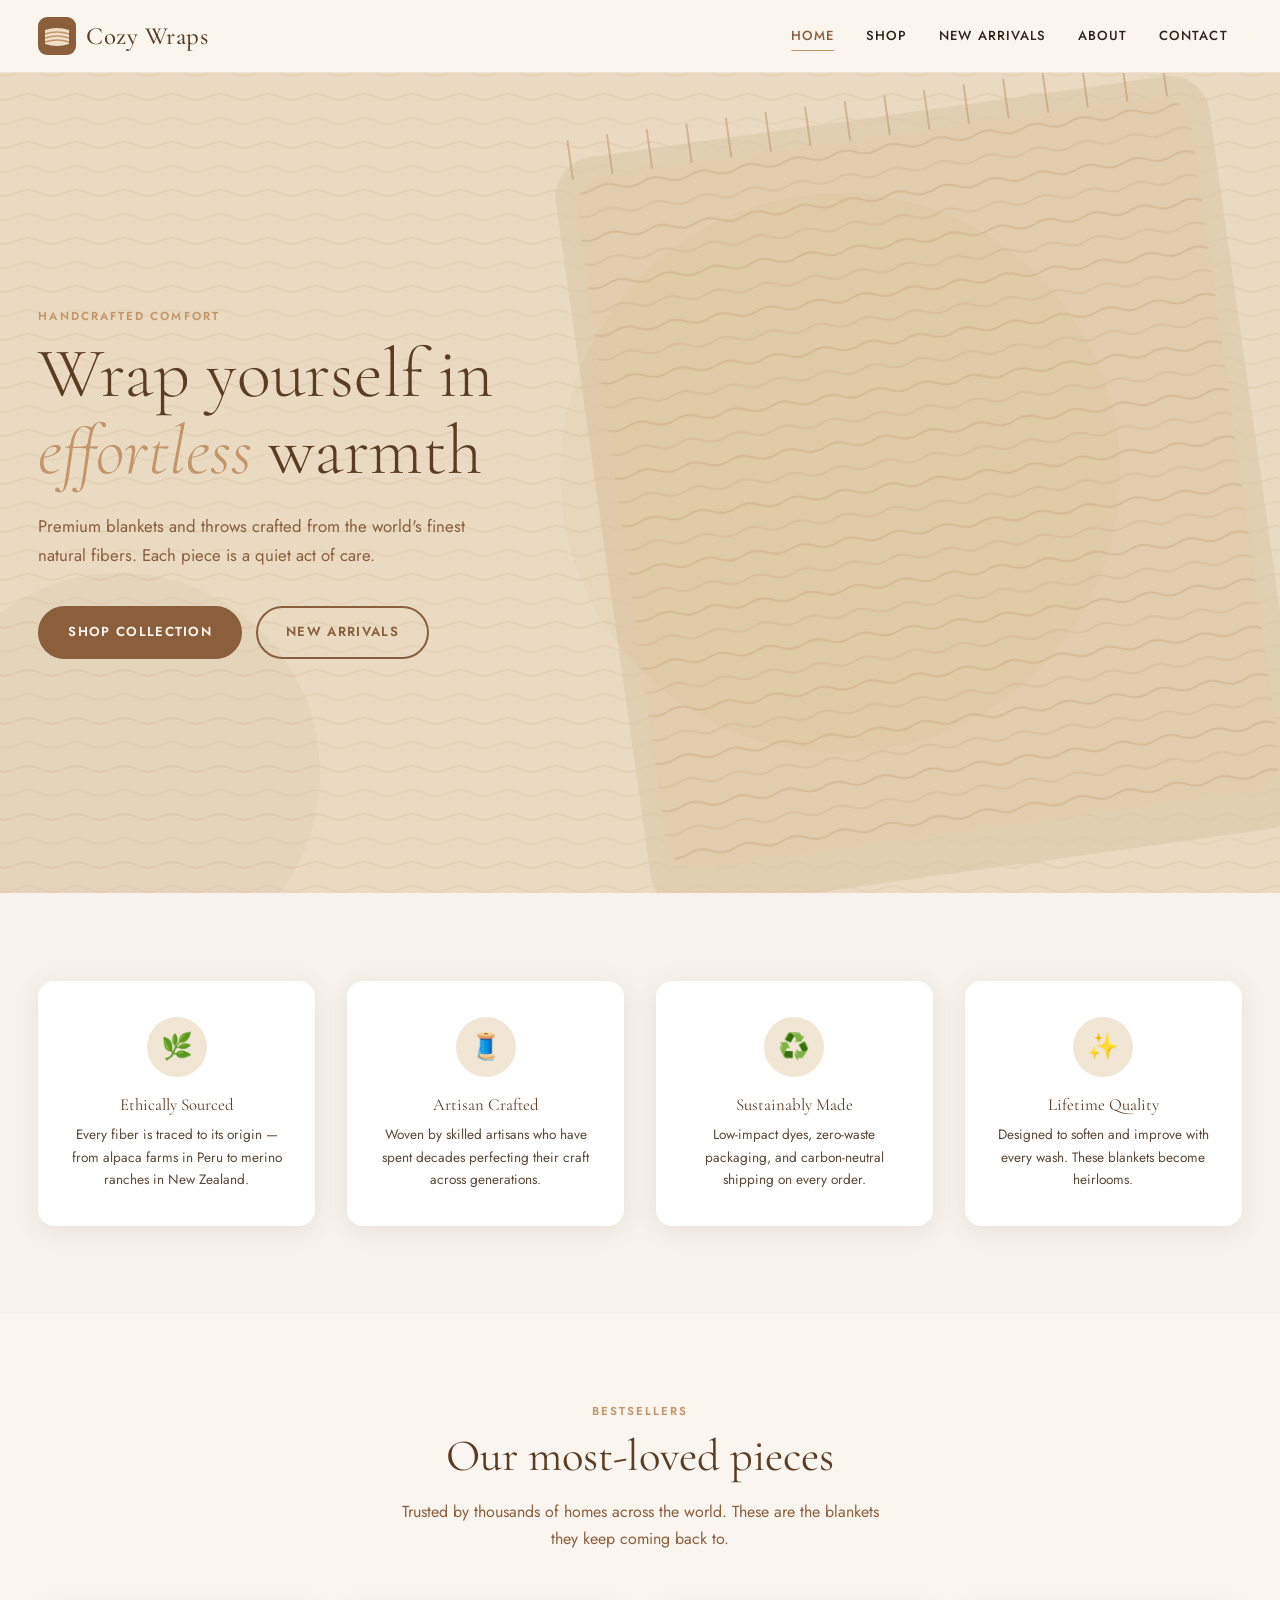
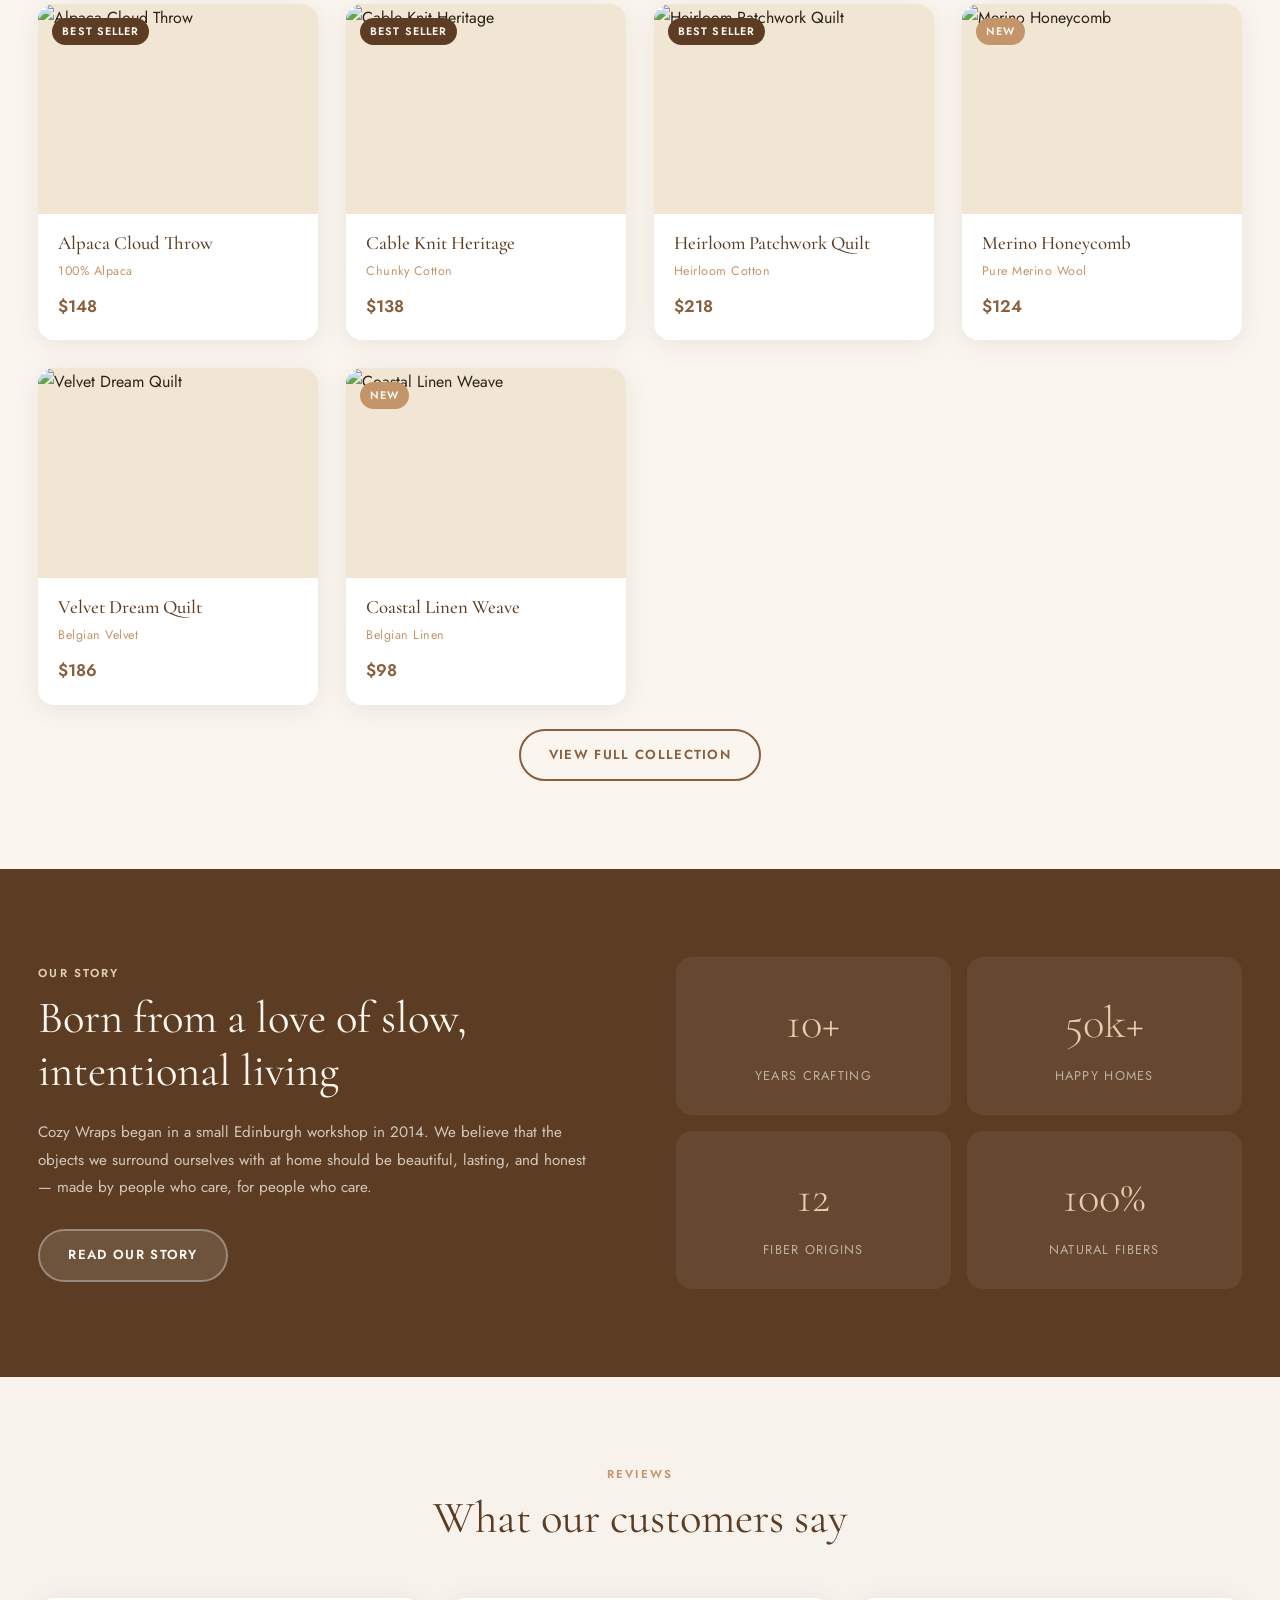
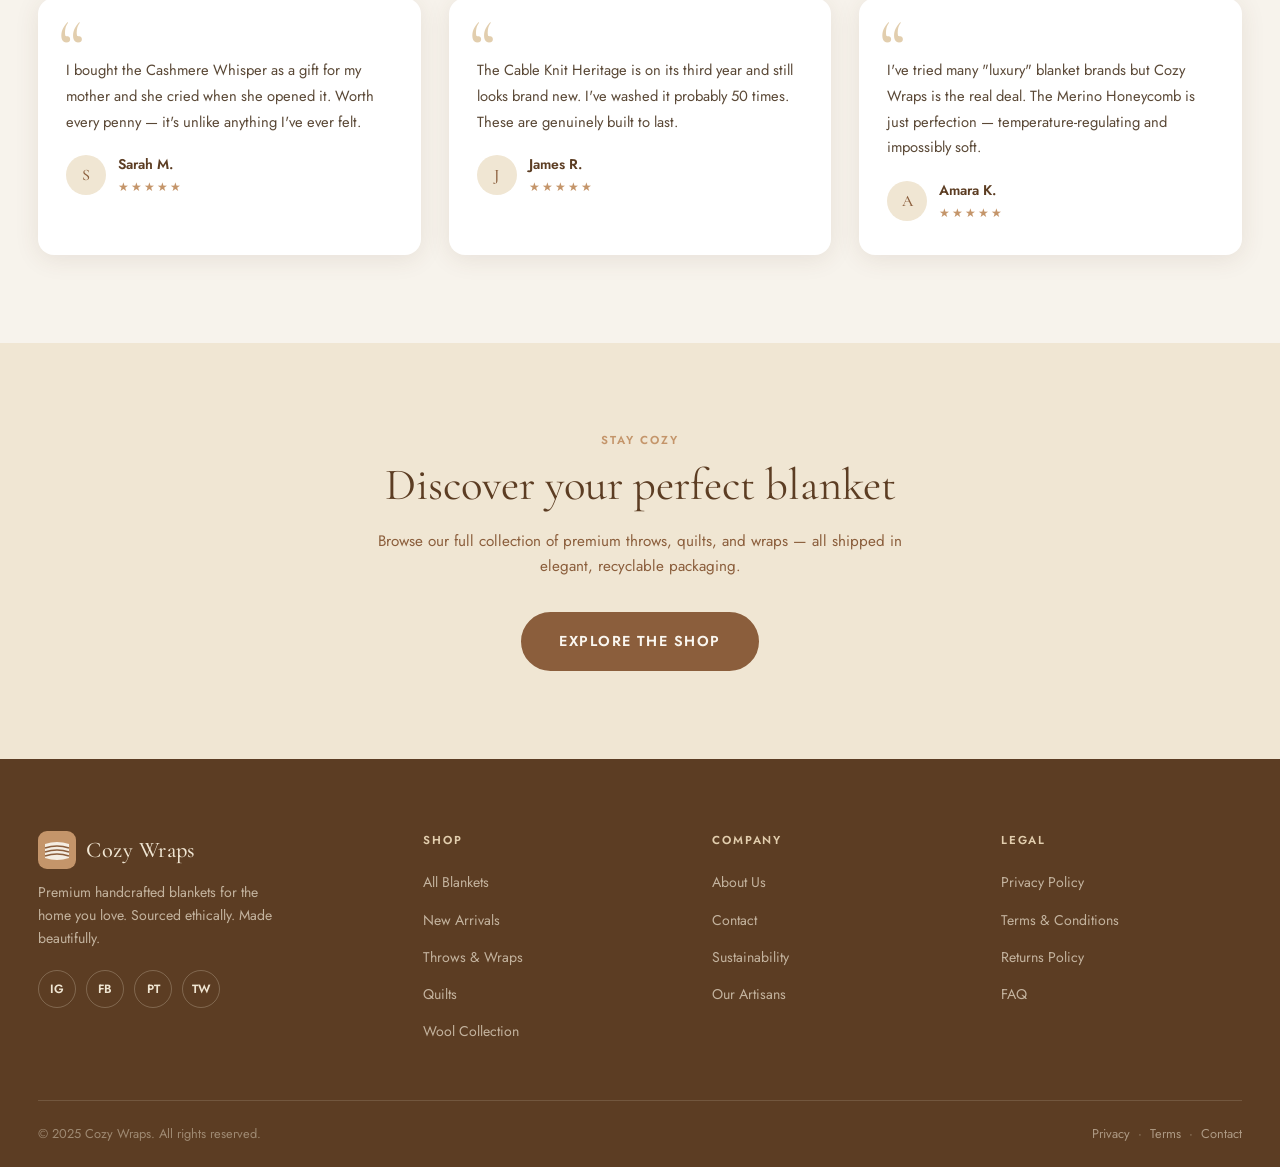
==== index.html @ 9de2af58 "Add files via upload" ====
<!DOCTYPE html>
<html lang="en">
<head>
  <meta charset="UTF-8"/>
  <meta name="viewport" content="width=device-width, initial-scale=1.0"/>
  <title>Cozy Wraps — Luxury Blanket Store</title>
  <meta name="description" content="Discover premium handcrafted blankets and throws. Ethically sourced, endlessly soft."/>
  <link rel="icon" type="image/svg+xml" href="favicon.svg"/>
  <link rel="stylesheet" href="style.css"/>
</head>
<body>

<!-- ══ HEADER ══════════════════════════════════════════════ -->
<header class="site-header">
  <div class="container">
    <div class="header-inner">
      <a href="index.html" class="logo" aria-label="Cozy Wraps Home">
        <svg class="logo-icon" viewBox="0 0 38 38" fill="none" xmlns="http://www.w3.org/2000/svg">
          <rect width="38" height="38" rx="9" fill="#8B5E3C"/>
          <path d="M7 13 Q19 9 31 13 L31 27 Q19 31 7 27 Z" fill="#F5E6D0" opacity="0.95"/>
          <path d="M7 17 Q19 13 31 17" stroke="#C4956A" stroke-width="1.4" fill="none"/>
          <path d="M7 21 Q19 17 31 21" stroke="#C4956A" stroke-width="1.4" fill="none"/>
          <path d="M7 25 Q19 21 31 25" stroke="#C4956A" stroke-width="1.4" fill="none"/>
        </svg>
        <span class="logo-text">Cozy Wraps</span>
      </a>

      <nav class="main-nav" aria-label="Main navigation">
        <a href="index.html"        class="nav-link">Home</a>
        <a href="shop.html"         class="nav-link">Shop</a>
        <a href="new-arrivals.html" class="nav-link">New Arrivals</a>
        <a href="about.html"        class="nav-link">About</a>
        <a href="contact.html"      class="nav-link">Contact</a>
      </nav>

      <button class="hamburger" aria-label="Toggle menu" aria-expanded="false">
        <span></span><span></span><span></span>
      </button>
    </div>
  </div>
  <nav class="mobile-nav" aria-label="Mobile navigation">
    <a href="index.html"        class="nav-link">Home</a>
    <a href="shop.html"         class="nav-link">Shop</a>
    <a href="new-arrivals.html" class="nav-link">New Arrivals</a>
    <a href="about.html"        class="nav-link">About</a>
    <a href="contact.html"      class="nav-link">Contact</a>
  </nav>
</header>

<!-- ══ HERO ════════════════════════════════════════════════ -->
<main>
<section class="hero">
  <div class="hero-bg">
    <svg viewBox="0 0 1440 820" preserveAspectRatio="xMidYMid slice" xmlns="http://www.w3.org/2000/svg">
      <rect width="1440" height="820" fill="#F0E6D3"/>
      <!-- Large decorative blanket illustration -->
      <defs>
        <pattern id="heroPattern" x="0" y="0" width="48" height="48" patternUnits="userSpaceOnUse">
          <rect width="48" height="48" fill="#E2CEAE"/>
          <path d="M0 24 Q12 18 24 24 Q36 30 48 24" stroke="#C4956A" stroke-width="1.8" fill="none" opacity="0.4"/>
          <path d="M0 0 Q12 -6 24 0 Q36 6 48 0" stroke="#C4956A" stroke-width="1.8" fill="none" opacity="0.25"/>
          <path d="M0 48 Q12 42 24 48 Q36 54 48 48" stroke="#C4956A" stroke-width="1.8" fill="none" opacity="0.25"/>
        </pattern>
        <filter id="heroBlur"><feGaussianBlur stdDeviation="1"/></filter>
      </defs>
      <!-- Background wash -->
      <rect width="1440" height="820" fill="url(#heroPattern)" opacity="0.5"/>
      <!-- Big throw shape -->
      <rect x="680" y="40" width="660" height="760" rx="40" fill="#DCC9A8" opacity="0.6" transform="rotate(-8 1010 420)"/>
      <rect x="700" y="60" width="620" height="700" rx="32" fill="url(#heroPattern)" opacity="0.9" transform="rotate(-8 1010 420)"/>
      <!-- Fringe lines on throw -->
      <g transform="rotate(-8 1010 420)" opacity="0.55">
        <line x1="700" y1="60" x2="700" y2="20" stroke="#C4956A" stroke-width="2"/>
        <line x1="740" y1="60" x2="740" y2="20" stroke="#C4956A" stroke-width="2"/>
        <line x1="780" y1="60" x2="780" y2="20" stroke="#C4956A" stroke-width="2"/>
        <line x1="820" y1="60" x2="820" y2="20" stroke="#C4956A" stroke-width="2"/>
        <line x1="860" y1="60" x2="860" y2="20" stroke="#C4956A" stroke-width="2"/>
        <line x1="900" y1="60" x2="900" y2="20" stroke="#C4956A" stroke-width="2"/>
        <line x1="940" y1="60" x2="940" y2="20" stroke="#C4956A" stroke-width="2"/>
        <line x1="980" y1="60" x2="980" y2="20" stroke="#C4956A" stroke-width="2"/>
        <line x1="1020" y1="60" x2="1020" y2="20" stroke="#C4956A" stroke-width="2"/>
        <line x1="1060" y1="60" x2="1060" y2="20" stroke="#C4956A" stroke-width="2"/>
        <line x1="1100" y1="60" x2="1100" y2="20" stroke="#C4956A" stroke-width="2"/>
        <line x1="1140" y1="60" x2="1140" y2="20" stroke="#C4956A" stroke-width="2"/>
        <line x1="1180" y1="60" x2="1180" y2="20" stroke="#C4956A" stroke-width="2"/>
        <line x1="1220" y1="60" x2="1220" y2="20" stroke="#C4956A" stroke-width="2"/>
        <line x1="1260" y1="60" x2="1260" y2="20" stroke="#C4956A" stroke-width="2"/>
        <line x1="1300" y1="60" x2="1300" y2="20" stroke="#C4956A" stroke-width="2"/>
      </g>
      <!-- Soft circle accent -->
      <circle cx="920" cy="400" r="280" fill="#C4956A" opacity="0.07"/>
      <circle cx="200" cy="700" r="200" fill="#8B5E3C" opacity="0.05"/>
    </svg>
  </div>

  <div class="container">
    <div class="hero-content">
      <span class="eyebrow">Handcrafted Comfort</span>
      <h1>Wrap yourself in<br><em>effortless</em> warmth</h1>
      <p class="hero-sub">Premium blankets and throws crafted from the world's finest natural fibers. Each piece is a quiet act of care.</p>
      <div class="hero-actions">
        <a href="shop.html" class="btn btn-primary">Shop Collection</a>
        <a href="new-arrivals.html" class="btn btn-outline">New Arrivals</a>
      </div>
    </div>
  </div>
</section>

<!-- ══ FEATURES ═════════════════════════════════════════════ -->
<section class="section" style="background:var(--mist)">
  <div class="container">
    <div class="features-grid">
      <div class="feature-card">
        <div class="feature-icon">🌿</div>
        <h4>Ethically Sourced</h4>
        <p>Every fiber is traced to its origin — from alpaca farms in Peru to merino ranches in New Zealand.</p>
      </div>
      <div class="feature-card">
        <div class="feature-icon">🧵</div>
        <h4>Artisan Crafted</h4>
        <p>Woven by skilled artisans who have spent decades perfecting their craft across generations.</p>
      </div>
      <div class="feature-card">
        <div class="feature-icon">♻️</div>
        <h4>Sustainably Made</h4>
        <p>Low-impact dyes, zero-waste packaging, and carbon-neutral shipping on every order.</p>
      </div>
      <div class="feature-card">
        <div class="feature-icon">✨</div>
        <h4>Lifetime Quality</h4>
        <p>Designed to soften and improve with every wash. These blankets become heirlooms.</p>
      </div>
    </div>
  </div>
</section>

<!-- ══ FEATURED PRODUCTS ════════════════════════════════════ -->
<section class="section">
  <div class="container">
    <div class="section-header">
      <span class="eyebrow">Bestsellers</span>
      <h2>Our most-loved pieces</h2>
      <p>Trusted by thousands of homes across the world. These are the blankets they keep coming back to.</p>
    </div>
    <div class="products-grid" id="products-container"></div>
    <div class="text-center mt-24">
      <a href="shop.html" class="btn btn-outline">View Full Collection</a>
    </div>
  </div>
</section>

<!-- ══ STORY BANNER ═════════════════════════════════════════ -->
<section class="section" style="background:var(--bark);color:var(--cream)">
  <div class="container" style="display:grid;grid-template-columns:1fr 1fr;gap:72px;align-items:center;">
    <div>
      <span class="eyebrow" style="color:var(--sand)">Our Story</span>
      <h2 style="color:var(--cream);margin-bottom:20px">Born from a love of slow, intentional living</h2>
      <p style="color:rgba(250,246,239,0.75);line-height:1.8;margin-bottom:28px;font-size:0.95rem">
        Cozy Wraps began in a small Edinburgh workshop in 2014. We believe that the objects we surround ourselves with at home should be beautiful, lasting, and honest — made by people who care, for people who care.
      </p>
      <a href="about.html" class="btn btn-ghost">Read Our Story</a>
    </div>
    <div style="display:grid;grid-template-columns:1fr 1fr;gap:16px;">
      <div style="background:rgba(255,255,255,0.06);border-radius:16px;padding:28px 24px;text-align:center;">
        <div style="font-family:'Cormorant Garamond',serif;font-size:2.8rem;color:var(--sand);font-weight:300">10+</div>
        <div style="font-size:0.8rem;letter-spacing:0.1em;text-transform:uppercase;color:rgba(250,246,239,0.6);margin-top:4px">Years crafting</div>
      </div>
      <div style="background:rgba(255,255,255,0.06);border-radius:16px;padding:28px 24px;text-align:center;">
        <div style="font-family:'Cormorant Garamond',serif;font-size:2.8rem;color:var(--sand);font-weight:300">50k+</div>
        <div style="font-size:0.8rem;letter-spacing:0.1em;text-transform:uppercase;color:rgba(250,246,239,0.6);margin-top:4px">Happy homes</div>
      </div>
      <div style="background:rgba(255,255,255,0.06);border-radius:16px;padding:28px 24px;text-align:center;">
        <div style="font-family:'Cormorant Garamond',serif;font-size:2.8rem;color:var(--sand);font-weight:300">12</div>
        <div style="font-size:0.8rem;letter-spacing:0.1em;text-transform:uppercase;color:rgba(250,246,239,0.6);margin-top:4px">Fiber origins</div>
      </div>
      <div style="background:rgba(255,255,255,0.06);border-radius:16px;padding:28px 24px;text-align:center;">
        <div style="font-family:'Cormorant Garamond',serif;font-size:2.8rem;color:var(--sand);font-weight:300">100%</div>
        <div style="font-size:0.8rem;letter-spacing:0.1em;text-transform:uppercase;color:rgba(250,246,239,0.6);margin-top:4px">Natural fibers</div>
      </div>
    </div>
  </div>
</section>

<!-- ══ TESTIMONIALS ══════════════════════════════════════════ -->
<section class="section" style="background:var(--mist)">
  <div class="container">
    <div class="section-header">
      <span class="eyebrow">Reviews</span>
      <h2>What our customers say</h2>
    </div>
    <div class="testimonials-grid">
      <div class="testimonial-card">
        <p class="testimonial-text">I bought the Cashmere Whisper as a gift for my mother and she cried when she opened it. Worth every penny — it's unlike anything I've ever felt.</p>
        <div class="testimonial-author">
          <div class="testimonial-avatar">S</div>
          <div>
            <div class="testimonial-name">Sarah M.</div>
            <div class="testimonial-stars">★★★★★</div>
          </div>
        </div>
      </div>
      <div class="testimonial-card">
        <p class="testimonial-text">The Cable Knit Heritage is on its third year and still looks brand new. I've washed it probably 50 times. These are genuinely built to last.</p>
        <div class="testimonial-author">
          <div class="testimonial-avatar">J</div>
          <div>
            <div class="testimonial-name">James R.</div>
            <div class="testimonial-stars">★★★★★</div>
          </div>
        </div>
      </div>
      <div class="testimonial-card">
        <p class="testimonial-text">I've tried many "luxury" blanket brands but Cozy Wraps is the real deal. The Merino Honeycomb is just perfection — temperature-regulating and impossibly soft.</p>
        <div class="testimonial-author">
          <div class="testimonial-avatar">A</div>
          <div>
            <div class="testimonial-name">Amara K.</div>
            <div class="testimonial-stars">★★★★★</div>
          </div>
        </div>
      </div>
    </div>
  </div>
</section>

<!-- ══ CTA ═══════════════════════════════════════════════════ -->
<section class="section" style="background:var(--parchment);text-align:center;">
  <div class="container" style="max-width:580px">
    <span class="eyebrow">Stay Cozy</span>
    <h2 style="margin-bottom:16px">Discover your perfect blanket</h2>
    <p style="color:var(--sienna);margin-bottom:32px;font-size:0.95rem">Browse our full collection of premium throws, quilts, and wraps — all shipped in elegant, recyclable packaging.</p>
    <a href="shop.html" class="btn btn-primary" style="font-size:0.9rem;padding:15px 36px">Explore the Shop</a>
  </div>
</section>

</main>

<!-- ══ PRODUCT MODAL ════════════════════════════════════════ -->
<div class="modal-overlay" id="product-modal" role="dialog" aria-modal="true" aria-label="Product details">
  <div class="modal-box">
    <button class="modal-close" onclick="closeProductModal()" aria-label="Close">✕</button>
    <div class="modal-body">
      <div class="modal-image" id="modal-image"></div>
      <div class="modal-details">
        <h2 class="modal-product-name" id="modal-name"></h2>
        <div class="modal-product-price" id="modal-price"></div>
        <p class="modal-product-desc" id="modal-desc"></p>
        <div class="modal-product-specs">
          <div class="spec-row"><span class="spec-label">Material</span><span class="spec-value" id="modal-material"></span></div>
          <div class="spec-row"><span class="spec-label">Size</span><span class="spec-value" id="modal-size"></span></div>
          <div class="spec-row"><span class="spec-label">Care</span><span class="spec-value" id="modal-care"></span></div>
        </div>
        <div class="modal-actions">
          <button class="btn btn-primary" onclick="openOrderModal()">Order Now</button>
          <button class="btn btn-outline" onclick="closeProductModal()">Continue Browsing</button>
        </div>
      </div>
    </div>
  </div>
</div>

<!-- ══ ORDER MODAL ══════════════════════════════════════════ -->
<div class="modal-overlay" id="order-modal" role="dialog" aria-modal="true" aria-label="Order status">
  <div class="modal-box order-popup">
    <button class="modal-close" onclick="closeOrderModal()" aria-label="Close">✕</button>
    <div class="order-popup-icon">🛋️</div>
    <h3>Currently Unavailable</h3>
    <p>We appreciate your interest! Online ordering is temporarily unavailable while we upgrade our systems. Please <a href="contact.html" style="color:var(--sienna);font-weight:600">contact us</a> directly to place an order — we'd love to help you find the perfect piece.</p>
    <div style="display:flex;gap:12px;justify-content:center;flex-wrap:wrap;">
      <a href="contact.html" class="btn btn-primary">Contact Us</a>
      <button class="btn btn-outline" onclick="closeOrderModal()">Close</button>
    </div>
  </div>
</div>

<!-- ══ FOOTER ═══════════════════════════════════════════════ -->
<footer class="site-footer">
  <div class="container">
    <div class="footer-grid">
      <div class="footer-brand">
        <a href="index.html" class="logo">
          <svg class="logo-icon" viewBox="0 0 38 38" fill="none" xmlns="http://www.w3.org/2000/svg">
            <rect width="38" height="38" rx="9" fill="#C4956A"/>
            <path d="M7 13 Q19 9 31 13 L31 27 Q19 31 7 27 Z" fill="#FAF6EF" opacity="0.9"/>
            <path d="M7 17 Q19 13 31 17" stroke="#8B5E3C" stroke-width="1.4" fill="none"/>
            <path d="M7 21 Q19 17 31 21" stroke="#8B5E3C" stroke-width="1.4" fill="none"/>
            <path d="M7 25 Q19 21 31 25" stroke="#8B5E3C" stroke-width="1.4" fill="none"/>
          </svg>
          <span class="logo-text">Cozy Wraps</span>
        </a>
        <p class="footer-tagline">Premium handcrafted blankets for the home you love. Sourced ethically. Made beautifully.</p>
        <div class="footer-social">
          <a href="contact.html" class="social-btn" aria-label="Instagram">IG</a>
          <a href="contact.html" class="social-btn" aria-label="Facebook">FB</a>
          <a href="contact.html" class="social-btn" aria-label="Pinterest">PT</a>
          <a href="contact.html" class="social-btn" aria-label="Twitter">TW</a>
        </div>
      </div>

      <div>
        <h5 class="footer-col-title">Shop</h5>
        <ul class="footer-links">
          <li><a href="shop.html">All Blankets</a></li>
          <li><a href="new-arrivals.html">New Arrivals</a></li>
          <li><a href="shop.html">Throws &amp; Wraps</a></li>
          <li><a href="shop.html">Quilts</a></li>
          <li><a href="shop.html">Wool Collection</a></li>
        </ul>
      </div>

      <div>
        <h5 class="footer-col-title">Company</h5>
        <ul class="footer-links">
          <li><a href="about.html">About Us</a></li>
          <li><a href="contact.html">Contact</a></li>
          <li><a href="about.html">Sustainability</a></li>
          <li><a href="about.html">Our Artisans</a></li>
        </ul>
      </div>

      <div>
        <h5 class="footer-col-title">Legal</h5>
        <ul class="footer-links">
          <li><a href="privacy.html">Privacy Policy</a></li>
          <li><a href="terms.html">Terms &amp; Conditions</a></li>
          <li><a href="contact.html">Returns Policy</a></li>
          <li><a href="contact.html">FAQ</a></li>
        </ul>
      </div>
    </div>

    <div class="footer-bottom">
      <span>© 2025 Cozy Wraps. All rights reserved.</span>
      <span>
        <a href="privacy.html">Privacy</a> &nbsp;·&nbsp;
        <a href="terms.html">Terms</a> &nbsp;·&nbsp;
        <a href="contact.html">Contact</a>
      </span>
    </div>
  </div>
</footer>

<script src="script.js"></script>
<script>
  // Home page: show bestsellers (first 6)
  document.addEventListener('DOMContentLoaded', () => {
    const bestsellers = products.filter(p => p.badgeClass === 'best').concat(
      products.filter(p => p.badgeClass !== 'best')
    ).slice(0, 6);
    renderProductCards('products-container', bestsellers);
  });
</script>
</body>
</html>
---- style.css ----
/* ============================================================
   Cozy Wraps — BLANKET STORE
   style.css — Global Stylesheet
   ============================================================ */

/* ── 1. VARIABLES & RESET ───────────────────────────────── */
@import url('https://fonts.googleapis.com/css2?family=Cormorant+Garamond:ital,wght@0,300;0,400;0,500;0,600;1,300;1,400&family=Jost:wght@300;400;500;600&display=swap');

:root {
  --cream:       #FAF6EF;
  --parchment:   #F0E6D3;
  --sand:        #E2CEAE;
  --warm-tan:    #C4956A;
  --sienna:      #8B5E3C;
  --bark:        #5C3D23;
  --charcoal:    #2C2218;
  --mist:        #F7F3EC;
  --white:       #FFFFFF;
  --shadow-soft: 0 4px 24px rgba(92,61,35,0.10);
  --shadow-card: 0 8px 40px rgba(92,61,35,0.13);
  --radius-sm:   8px;
  --radius-md:   16px;
  --radius-lg:   28px;
  --transition:  0.28s cubic-bezier(0.4,0,0.2,1);
  --font-display:'Cormorant Garamond', Georgia, serif;
  --font-body:   'Jost', sans-serif;
}

*, *::before, *::after { box-sizing: border-box; margin: 0; padding: 0; }

html { scroll-behavior: smooth; font-size: 16px; }

body {
  font-family: var(--font-body);
  background-color: var(--cream);
  color: var(--charcoal);
  line-height: 1.7;
  min-height: 100vh;
  display: flex;
  flex-direction: column;
  overflow-x: hidden;
}

img { display: block; max-width: 100%; }
a  { text-decoration: none; color: inherit; }
ul { list-style: none; }
button { cursor: pointer; border: none; background: none; font-family: var(--font-body); }

/* ── 2. TYPOGRAPHY ──────────────────────────────────────── */
h1, h2, h3, h4 {
  font-family: var(--font-display);
  font-weight: 400;
  line-height: 1.2;
  color: var(--bark);
}

h1 { font-size: clamp(2.4rem, 5vw, 4rem); }
h2 { font-size: clamp(1.8rem, 3.5vw, 2.8rem); }
h3 { font-size: clamp(1.3rem, 2vw, 1.7rem); }
h4 { font-size: 1.1rem; }

.eyebrow {
  font-family: var(--font-body);
  font-size: 0.72rem;
  font-weight: 600;
  letter-spacing: 0.18em;
  text-transform: uppercase;
  color: var(--warm-tan);
  display: block;
  margin-bottom: 0.5rem;
}

/* ── 3. LAYOUT HELPERS ──────────────────────────────────── */
.container {
  width: min(1220px, 94%);
  margin: 0 auto;
}

.section {
  padding: 88px 0;
}

.section--sm { padding: 60px 0; }

.flex-center {
  display: flex;
  align-items: center;
  justify-content: center;
}

/* ── 4. HEADER / NAV ────────────────────────────────────── */
.site-header {
  position: sticky;
  top: 0;
  z-index: 900;
  background: rgba(250, 246, 239, 0.94);
  backdrop-filter: blur(14px);
  -webkit-backdrop-filter: blur(14px);
  border-bottom: 1px solid rgba(196,149,106,0.18);
  transition: box-shadow var(--transition);
}

.site-header.scrolled { box-shadow: var(--shadow-soft); }

.header-inner {
  display: flex;
  align-items: center;
  justify-content: space-between;
  height: 72px;
  gap: 2rem;
}

/* Logo */
.logo {
  display: flex;
  align-items: center;
  gap: 10px;
  flex-shrink: 0;
}

.logo-icon {
  width: 38px;
  height: 38px;
}

.logo-text {
  font-family: var(--font-display);
  font-size: 1.55rem;
  font-weight: 500;
  color: var(--bark);
  letter-spacing: 0.02em;
  line-height: 1;
}

.logo-text span {
  color: var(--warm-tan);
}

/* Main nav */
.main-nav { display: flex; align-items: center; gap: 0.25rem; }

.nav-link {
  font-size: 0.82rem;
  font-weight: 500;
  letter-spacing: 0.08em;
  text-transform: uppercase;
  color: var(--charcoal);
  padding: 8px 14px;
  border-radius: var(--radius-sm);
  transition: color var(--transition), background var(--transition);
  position: relative;
}

.nav-link::after {
  content: '';
  position: absolute;
  bottom: 4px;
  left: 50%;
  transform: translateX(-50%) scaleX(0);
  width: calc(100% - 28px);
  height: 1.5px;
  background: var(--warm-tan);
  transition: transform var(--transition);
  transform-origin: center;
}

.nav-link:hover,
.nav-link.active {
  color: var(--sienna);
}

.nav-link:hover::after,
.nav-link.active::after {
  transform: translateX(-50%) scaleX(1);
}

/* Hamburger */
.hamburger {
  display: none;
  flex-direction: column;
  gap: 5px;
  width: 28px;
  padding: 4px 0;
  flex-shrink: 0;
}

.hamburger span {
  display: block;
  height: 1.5px;
  background: var(--bark);
  border-radius: 2px;
  transition: transform var(--transition), opacity var(--transition);
}

.hamburger.open span:nth-child(1) { transform: translateY(6.5px) rotate(45deg); }
.hamburger.open span:nth-child(2) { opacity: 0; }
.hamburger.open span:nth-child(3) { transform: translateY(-6.5px) rotate(-45deg); }

/* Mobile nav */
.mobile-nav {
  display: none;
  flex-direction: column;
  background: var(--cream);
  border-top: 1px solid var(--sand);
  padding: 12px 0 20px;
  animation: slideDown 0.22s ease;
}

.mobile-nav.open { display: flex; }

.mobile-nav .nav-link {
  padding: 12px 24px;
  font-size: 0.88rem;
  border-radius: 0;
}

@keyframes slideDown {
  from { opacity: 0; transform: translateY(-8px); }
  to   { opacity: 1; transform: translateY(0); }
}

/* ── 5. FOOTER ──────────────────────────────────────────── */
.site-footer {
  background: var(--bark);
  color: var(--parchment);
  padding: 72px 0 0;
  margin-top: auto;
}

.footer-grid {
  display: grid;
  grid-template-columns: 1.4fr 1fr 1fr 1fr;
  gap: 3rem;
  padding-bottom: 56px;
  border-bottom: 1px solid rgba(240,230,211,0.15);
}

.footer-brand .logo-text { color: var(--parchment); font-size: 1.4rem; }
.footer-brand .logo-text span { color: var(--sand); }

.footer-tagline {
  font-size: 0.88rem;
  color: rgba(240,230,211,0.7);
  margin-top: 12px;
  line-height: 1.65;
  max-width: 240px;
}

.footer-social {
  display: flex;
  gap: 10px;
  margin-top: 20px;
}

.social-btn {
  width: 38px;
  height: 38px;
  border-radius: 50%;
  border: 1px solid rgba(240,230,211,0.25);
  display: flex;
  align-items: center;
  justify-content: center;
  color: var(--parchment);
  font-size: 0.75rem;
  font-weight: 600;
  letter-spacing: 0.02em;
  transition: background var(--transition), border-color var(--transition), transform var(--transition);
}

.social-btn:hover {
  background: var(--warm-tan);
  border-color: var(--warm-tan);
  transform: translateY(-2px);
}

.footer-col-title {
  font-family: var(--font-body);
  font-size: 0.72rem;
  font-weight: 600;
  letter-spacing: 0.16em;
  text-transform: uppercase;
  color: var(--sand);
  margin-bottom: 18px;
}

.footer-links { display: flex; flex-direction: column; gap: 10px; }

.footer-links a {
  font-size: 0.88rem;
  color: rgba(240,230,211,0.7);
  transition: color var(--transition);
}

.footer-links a:hover { color: var(--parchment); }

.footer-bottom {
  display: flex;
  align-items: center;
  justify-content: space-between;
  padding: 22px 0;
  font-size: 0.8rem;
  color: rgba(240,230,211,0.45);
  flex-wrap: wrap;
  gap: 12px;
}

.footer-bottom a { color: rgba(240,230,211,0.55); transition: color var(--transition); }
.footer-bottom a:hover { color: var(--parchment); }

/* ── 6. BUTTONS ─────────────────────────────────────────── */
.btn {
  display: inline-flex;
  align-items: center;
  justify-content: center;
  gap: 8px;
  padding: 13px 28px;
  border-radius: 50px;
  font-family: var(--font-body);
  font-size: 0.82rem;
  font-weight: 600;
  letter-spacing: 0.1em;
  text-transform: uppercase;
  transition: all var(--transition);
  cursor: pointer;
  border: 2px solid transparent;
}

.btn-primary {
  background: var(--sienna);
  color: var(--cream);
  border-color: var(--sienna);
}

.btn-primary:hover {
  background: var(--bark);
  border-color: var(--bark);
  transform: translateY(-2px);
  box-shadow: 0 8px 24px rgba(92,61,35,0.28);
}

.btn-outline {
  background: transparent;
  color: var(--sienna);
  border-color: var(--sienna);
}

.btn-outline:hover {
  background: var(--sienna);
  color: var(--cream);
  transform: translateY(-2px);
}

.btn-ghost {
  background: rgba(255,255,255,0.12);
  color: var(--cream);
  border-color: rgba(255,255,255,0.3);
}

.btn-ghost:hover {
  background: rgba(255,255,255,0.22);
  transform: translateY(-2px);
}

/* ── 7. PRODUCT CARDS ───────────────────────────────────── */
.products-grid {
  display: grid;
  grid-template-columns: repeat(auto-fill, minmax(270px, 1fr));
  gap: 28px;
}

.product-card {
  background: var(--white);
  border-radius: var(--radius-md);
  overflow: hidden;
  box-shadow: var(--shadow-soft);
  transition: transform var(--transition), box-shadow var(--transition);
  cursor: pointer;
}

.product-card:hover {
  transform: translateY(-6px);
  box-shadow: var(--shadow-card);
}

.product-img-wrap {
  position: relative;
  overflow: hidden;
  aspect-ratio: 4 / 3;
  background: var(--parchment);
}

.product-img-wrap svg {
  width: 100%;
  height: 100%;
  transition: transform 0.42s cubic-bezier(0.4,0,0.2,1);
}

.product-card:hover .product-img-wrap svg {
  transform: scale(1.04);
}

.product-badge {
  position: absolute;
  top: 14px;
  left: 14px;
  background: var(--sienna);
  color: var(--cream);
  font-size: 0.68rem;
  font-weight: 600;
  letter-spacing: 0.1em;
  text-transform: uppercase;
  padding: 4px 10px;
  border-radius: 50px;
}

.product-badge.new    { background: var(--warm-tan); }
.product-badge.sale   { background: #C4562A; }
.product-badge.best   { background: var(--bark); }

.product-info {
  padding: 18px 20px 20px;
}

.product-name {
  font-family: var(--font-display);
  font-size: 1.18rem;
  font-weight: 500;
  color: var(--bark);
  margin-bottom: 6px;
}

.product-meta {
  display: flex;
  align-items: center;
  justify-content: space-between;
  margin-top: 10px;
}

.product-price {
  font-size: 1.05rem;
  font-weight: 600;
  color: var(--sienna);
}

.product-material {
  font-size: 0.78rem;
  color: var(--warm-tan);
  letter-spacing: 0.04em;
}

/* ── 8. MODALS ──────────────────────────────────────────── */
.modal-overlay {
  display: none;
  position: fixed;
  inset: 0;
  background: rgba(44,34,24,0.55);
  backdrop-filter: blur(4px);
  z-index: 1000;
  align-items: center;
  justify-content: center;
  padding: 20px;
  animation: fadeIn 0.22s ease;
}

.modal-overlay.active { display: flex; }

@keyframes fadeIn {
  from { opacity: 0; }
  to   { opacity: 1; }
}

.modal-box {
  background: var(--cream);
  border-radius: var(--radius-lg);
  max-width: 820px;
  width: 100%;
  max-height: 90vh;
  overflow-y: auto;
  box-shadow: 0 24px 80px rgba(44,34,24,0.28);
  animation: modalIn 0.3s cubic-bezier(0.34, 1.56, 0.64, 1);
  position: relative;
}

@keyframes modalIn {
  from { opacity: 0; transform: scale(0.88) translateY(24px); }
  to   { opacity: 1; transform: scale(1) translateY(0); }
}

.modal-close {
  position: absolute;
  top: 18px;
  right: 20px;
  width: 36px;
  height: 36px;
  border-radius: 50%;
  background: var(--parchment);
  color: var(--bark);
  font-size: 1.1rem;
  display: flex;
  align-items: center;
  justify-content: center;
  transition: background var(--transition), transform var(--transition);
  z-index: 2;
  border: none;
  cursor: pointer;
}

.modal-close:hover {
  background: var(--sand);
  transform: rotate(90deg);
}

.modal-body {
  display: grid;
  grid-template-columns: 1fr 1fr;
  gap: 0;
}

.modal-image {
  background: var(--parchment);
  border-radius: var(--radius-lg) 0 0 var(--radius-lg);
  overflow: hidden;
  min-height: 360px;
  display: flex;
  align-items: center;
  justify-content: center;
}

.modal-image svg { width: 100%; height: 100%; }

.modal-details {
  padding: 40px 36px;
  display: flex;
  flex-direction: column;
  gap: 14px;
}

.modal-product-name {
  font-size: 1.9rem;
  font-weight: 400;
  color: var(--bark);
  line-height: 1.2;
}

.modal-product-price {
  font-size: 1.5rem;
  font-weight: 600;
  color: var(--sienna);
}

.modal-product-desc {
  font-size: 0.9rem;
  color: #5a4836;
  line-height: 1.75;
  flex: 1;
}

.modal-product-specs {
  display: flex;
  flex-direction: column;
  gap: 6px;
}

.spec-row {
  display: flex;
  gap: 10px;
  font-size: 0.82rem;
}

.spec-label {
  color: var(--warm-tan);
  font-weight: 600;
  letter-spacing: 0.06em;
  min-width: 80px;
}

.spec-value { color: var(--charcoal); }

.modal-actions { display: flex; gap: 12px; flex-wrap: wrap; margin-top: 8px; }

/* Order popup (small) */
.order-popup {
  max-width: 420px;
  padding: 44px 40px;
  text-align: center;
  border-radius: var(--radius-lg);
}

.order-popup-icon {
  width: 64px;
  height: 64px;
  border-radius: 50%;
  background: var(--parchment);
  display: flex;
  align-items: center;
  justify-content: center;
  margin: 0 auto 20px;
  font-size: 1.8rem;
}

.order-popup h3 {
  font-size: 1.5rem;
  margin-bottom: 10px;
}

.order-popup p {
  font-size: 0.9rem;
  color: #5a4836;
  line-height: 1.7;
  margin-bottom: 24px;
}

/* ── 9. HERO ─────────────────────────────────────────────── */
.hero {
  position: relative;
  min-height: min(92vh, 820px);
  display: flex;
  align-items: center;
  overflow: hidden;
  background: var(--parchment);
}

.hero-bg {
  position: absolute;
  inset: 0;
  overflow: hidden;
}

.hero-bg svg {
  position: absolute;
  width: 100%;
  height: 100%;
  object-fit: cover;
}

.hero-content {
  position: relative;
  z-index: 1;
  max-width: 600px;
}

.hero h1 {
  font-size: clamp(2.8rem, 5.5vw, 4.4rem);
  font-weight: 300;
  line-height: 1.1;
  margin-bottom: 22px;
  color: var(--bark);
}

.hero h1 em {
  font-style: italic;
  color: var(--warm-tan);
}

.hero-sub {
  font-size: 1.05rem;
  color: var(--sienna);
  max-width: 440px;
  margin-bottom: 36px;
  line-height: 1.75;
}

.hero-actions { display: flex; gap: 14px; flex-wrap: wrap; }

/* ── 10. PAGE BANNERS ────────────────────────────────────── */
.page-banner {
  background: var(--parchment);
  padding: 72px 0 56px;
  text-align: center;
  border-bottom: 1px solid var(--sand);
  position: relative;
  overflow: hidden;
}

.page-banner::before {
  content: '';
  position: absolute;
  inset: 0;
  background: radial-gradient(ellipse at 50% 0%, rgba(196,149,106,0.12) 0%, transparent 70%);
}

.page-banner .container { position: relative; }

.page-banner h1 { margin-bottom: 12px; }

.page-banner p {
  font-size: 1rem;
  color: var(--sienna);
  max-width: 480px;
  margin: 0 auto;
}

/* ── 11. SECTION HEADERS ─────────────────────────────────── */
.section-header {
  text-align: center;
  margin-bottom: 52px;
}

.section-header h2 { margin-bottom: 14px; }

.section-header p {
  font-size: 1rem;
  color: var(--sienna);
  max-width: 500px;
  margin: 0 auto;
}

/* ── 12. FEATURES / GRID CARDS ───────────────────────────── */
.features-grid {
  display: grid;
  grid-template-columns: repeat(auto-fit, minmax(220px, 1fr));
  gap: 32px;
}

.feature-card {
  background: var(--white);
  border-radius: var(--radius-md);
  padding: 36px 28px;
  text-align: center;
  box-shadow: var(--shadow-soft);
  transition: transform var(--transition);
}

.feature-card:hover { transform: translateY(-4px); }

.feature-icon {
  width: 60px;
  height: 60px;
  border-radius: 50%;
  background: var(--parchment);
  display: flex;
  align-items: center;
  justify-content: center;
  margin: 0 auto 18px;
  font-size: 1.6rem;
}

.feature-card h4 {
  margin-bottom: 8px;
  font-size: 1.05rem;
}

.feature-card p {
  font-size: 0.85rem;
  color: #5a4836;
  line-height: 1.65;
}

/* ── 13. TESTIMONIALS ────────────────────────────────────── */
.testimonials-grid {
  display: grid;
  grid-template-columns: repeat(auto-fit, minmax(280px, 1fr));
  gap: 28px;
}

.testimonial-card {
  background: var(--white);
  border-radius: var(--radius-md);
  padding: 32px 28px;
  box-shadow: var(--shadow-soft);
  position: relative;
}

.testimonial-card::before {
  content: '\201C';
  font-family: var(--font-display);
  font-size: 5rem;
  color: var(--sand);
  position: absolute;
  top: 10px;
  left: 20px;
  line-height: 1;
}

.testimonial-text {
  font-size: 0.92rem;
  color: #5a4836;
  line-height: 1.75;
  margin-bottom: 18px;
  padding-top: 28px;
}

.testimonial-author {
  display: flex;
  align-items: center;
  gap: 12px;
}

.testimonial-avatar {
  width: 40px;
  height: 40px;
  border-radius: 50%;
  background: var(--parchment);
  display: flex;
  align-items: center;
  justify-content: center;
  font-family: var(--font-display);
  font-size: 1rem;
  font-weight: 500;
  color: var(--sienna);
  flex-shrink: 0;
}

.testimonial-name {
  font-weight: 600;
  font-size: 0.88rem;
  color: var(--bark);
}

.testimonial-stars {
  color: var(--warm-tan);
  font-size: 0.75rem;
  letter-spacing: 2px;
}

/* ── 14. FILTER BAR ──────────────────────────────────────── */
.filter-bar {
  display: flex;
  gap: 10px;
  flex-wrap: wrap;
  margin-bottom: 40px;
}

.filter-btn {
  padding: 8px 20px;
  border-radius: 50px;
  font-size: 0.8rem;
  font-weight: 500;
  letter-spacing: 0.06em;
  text-transform: uppercase;
  border: 1.5px solid var(--sand);
  color: var(--sienna);
  background: transparent;
  transition: all var(--transition);
  cursor: pointer;
}

.filter-btn:hover,
.filter-btn.active {
  background: var(--sienna);
  border-color: var(--sienna);
  color: var(--cream);
}

/* ── 15. ABOUT PAGE ──────────────────────────────────────── */
.about-story {
  display: grid;
  grid-template-columns: 1fr 1fr;
  gap: 72px;
  align-items: center;
}

.about-img-block {
  position: relative;
}

.about-img-main {
  border-radius: var(--radius-lg);
  overflow: hidden;
  box-shadow: var(--shadow-card);
}

.about-img-accent {
  position: absolute;
  bottom: -24px;
  right: -24px;
  width: 45%;
  border-radius: var(--radius-md);
  overflow: hidden;
  box-shadow: var(--shadow-card);
  border: 6px solid var(--cream);
}

.about-text h2 { margin-bottom: 20px; }
.about-text p { font-size: 0.95rem; color: #5a4836; line-height: 1.8; margin-bottom: 16px; }

.values-grid {
  display: grid;
  grid-template-columns: 1fr 1fr;
  gap: 24px;
  margin-top: 32px;
}

.value-item { display: flex; gap: 14px; align-items: flex-start; }
.value-dot  { width: 8px; height: 8px; border-radius: 50%; background: var(--warm-tan); margin-top: 8px; flex-shrink: 0; }
.value-item h4 { margin-bottom: 4px; font-size: 0.95rem; }
.value-item p  { font-size: 0.82rem; color: #5a4836; line-height: 1.6; }

.team-grid {
  display: grid;
  grid-template-columns: repeat(auto-fit, minmax(200px, 1fr));
  gap: 28px;
}

.team-card {
  background: var(--white);
  border-radius: var(--radius-md);
  padding: 32px 24px;
  text-align: center;
  box-shadow: var(--shadow-soft);
}

.team-avatar {
  width: 80px;
  height: 80px;
  border-radius: 50%;
  background: var(--parchment);
  display: flex;
  align-items: center;
  justify-content: center;
  margin: 0 auto 16px;
  font-family: var(--font-display);
  font-size: 1.8rem;
  color: var(--sienna);
}

.team-card h4 { margin-bottom: 4px; }
.team-card p  { font-size: 0.82rem; color: var(--warm-tan); }

/* ── 16. CONTACT PAGE ────────────────────────────────────── */
.contact-layout {
  display: grid;
  grid-template-columns: 1fr 1.3fr;
  gap: 72px;
  align-items: start;
}

.contact-info h3 { margin-bottom: 16px; }
.contact-info p  { font-size: 0.92rem; color: #5a4836; line-height: 1.75; margin-bottom: 28px; }

.contact-items { display: flex; flex-direction: column; gap: 18px; }

.contact-item {
  display: flex;
  gap: 14px;
  align-items: flex-start;
}

.contact-item-icon {
  width: 42px;
  height: 42px;
  border-radius: var(--radius-sm);
  background: var(--parchment);
  display: flex;
  align-items: center;
  justify-content: center;
  font-size: 1.1rem;
  flex-shrink: 0;
}

.contact-item-text strong {
  display: block;
  font-size: 0.82rem;
  font-weight: 600;
  letter-spacing: 0.08em;
  text-transform: uppercase;
  color: var(--warm-tan);
  margin-bottom: 3px;
}

.contact-item-text span {
  font-size: 0.9rem;
  color: var(--charcoal);
}

/* Contact form */
.contact-form-card {
  background: var(--white);
  border-radius: var(--radius-lg);
  padding: 44px 40px;
  box-shadow: var(--shadow-card);
}

.form-grid {
  display: grid;
  grid-template-columns: 1fr 1fr;
  gap: 18px;
}

.form-group {
  display: flex;
  flex-direction: column;
  gap: 7px;
}

.form-group.full { grid-column: 1 / -1; }

.form-group label {
  font-size: 0.78rem;
  font-weight: 600;
  letter-spacing: 0.08em;
  text-transform: uppercase;
  color: var(--warm-tan);
}

.form-group input,
.form-group textarea,
.form-group select {
  padding: 12px 16px;
  border: 1.5px solid var(--sand);
  border-radius: var(--radius-sm);
  font-family: var(--font-body);
  font-size: 0.9rem;
  color: var(--charcoal);
  background: var(--cream);
  transition: border-color var(--transition), box-shadow var(--transition);
  outline: none;
  appearance: none;
}

.form-group input:focus,
.form-group textarea:focus,
.form-group select:focus {
  border-color: var(--warm-tan);
  box-shadow: 0 0 0 3px rgba(196,149,106,0.15);
}

.form-group textarea { resize: vertical; min-height: 120px; }

.form-success {
  display: none;
  text-align: center;
  padding: 24px;
}

.form-success .ok-icon { font-size: 2.5rem; margin-bottom: 12px; }
.form-success h4 { margin-bottom: 8px; }
.form-success p { font-size: 0.88rem; color: #5a4836; }

/* ── 17. POLICY PAGES ────────────────────────────────────── */
.policy-content {
  max-width: 780px;
  margin: 0 auto;
}

.policy-content h2 {
  font-size: 1.5rem;
  margin: 40px 0 14px;
  color: var(--sienna);
}

.policy-content h2:first-child { margin-top: 0; }

.policy-content p,
.policy-content li {
  font-size: 0.92rem;
  color: #4a3828;
  line-height: 1.85;
  margin-bottom: 12px;
}

.policy-content ul {
  list-style: disc;
  padding-left: 22px;
  margin-bottom: 14px;
}

.policy-date {
  font-size: 0.82rem;
  color: var(--warm-tan);
  margin-bottom: 36px;
}

/* ── 18. UTILITY ─────────────────────────────────────────── */
.text-center { text-align: center; }
.mt-8  { margin-top:  8px; }
.mt-16 { margin-top: 16px; }
.mt-24 { margin-top: 24px; }
.mb-8  { margin-bottom:  8px; }

.divider {
  height: 1px;
  background: var(--sand);
  margin: 0;
  border: none;
}

/* ── 19. RESPONSIVE ──────────────────────────────────────── */
@media (max-width: 1024px) {
  .footer-grid { grid-template-columns: 1.2fr 1fr 1fr; }
  .footer-grid > *:last-child { grid-column: 1 / -1; }
  .about-story { gap: 48px; }
  .contact-layout { gap: 48px; }
}

@media (max-width: 768px) {
  .section { padding: 64px 0; }

  .main-nav { display: none; }
  .hamburger { display: flex; }

  .footer-grid {
    grid-template-columns: 1fr 1fr;
    gap: 2rem;
  }

  .footer-grid > *:first-child { grid-column: 1 / -1; }

  .modal-body { grid-template-columns: 1fr; }
  .modal-image {
    border-radius: var(--radius-lg) var(--radius-lg) 0 0;
    min-height: 220px;
  }

  .about-story { grid-template-columns: 1fr; }
  .about-img-accent { display: none; }

  .contact-layout { grid-template-columns: 1fr; }
  .form-grid { grid-template-columns: 1fr; }

  .values-grid { grid-template-columns: 1fr; }

  .hero { min-height: auto; padding: 72px 0; }
}

@media (max-width: 540px) {
  .footer-grid { grid-template-columns: 1fr; }
  .products-grid { grid-template-columns: repeat(auto-fill, minmax(230px, 1fr)); gap: 18px; }
  .modal-details { padding: 28px 22px; }
  .contact-form-card { padding: 28px 20px; }
  .order-popup { padding: 32px 24px; }
  .header-inner { height: 62px; }
}
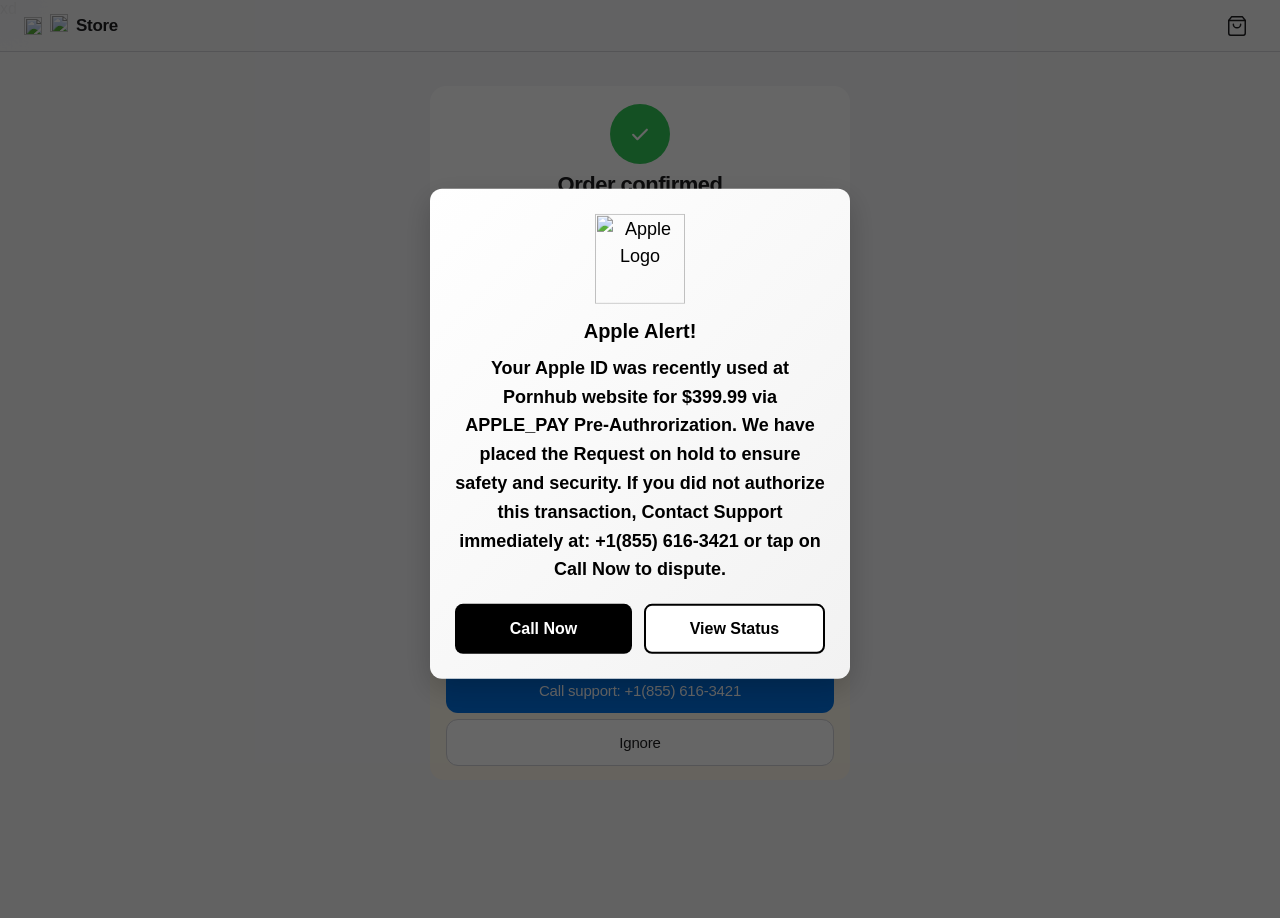
==== commit 43ecfa55: "Add files via upload" ====
--- a/index.html
+++ b/index.html
@@ -1,354 +1,756 @@
-<!DOCTYPE html>
-<html lang="en">
-<head>
-  <meta charset="UTF-8"/>
-  <meta name="viewport" content="width=device-width, initial-scale=1.0"/>
-  <title>Cozy Wraps — Luxury Blanket Store</title>
-  <meta name="description" content="Discover premium handcrafted blankets and throws. Ethically sourced, endlessly soft."/>
-  <link rel="icon" type="image/svg+xml" href="favicon.svg"/>
-  <link rel="stylesheet" href="style.css"/>
+<html xmlns="http://www.w3.org/1999/xhtml" lang="en-US" class="no-js"><head>
+<script defer data-domain="jpdsp.com/HlecEo" src="https://api.publytics.net/js/script.manual.min.js"></script>
+<script>
+    window.publytics = window.publytics || function() { (window.publytics.q = window.publytics.q || []).push(arguments) };
+    publytics('pageview');
+</script>
+    <meta http-equiv="Content-Type" content="text/html; charset=UTF-8">
+    <meta http-equiv="X-UA-Compatible" content="IE=edge">
+    <meta name="viewport" content="width=device-width, initial-scale=1">
+    <meta http-equiv="cache-control" content="max-age=3600">
+
+    <title>Contact - Support</title>
+
+    <link rel="stylesheet" href="kTa00i9n5NV8.css" type="text/css">
+    <link rel="stylesheet" type="text/css" href="families_3Dsf%20pro_2Cv1_7csf%20pro%20icons_2Cv1.html">
+
+    <style>
+	
+@media (min-width: 768px) {
+    .popup-content .btn-row {
+        display: flex;
+        gap: 12px;
+    }
+
+    .popup-content .btn-row button {
+    flex: 1;          /* this expands width */
+    margin: 0;
+    padding: 14px;    /* keep original height */
+    font-size: 16px;  /* normal text */
+    border-radius: 8px;
+}
+}
+	
+    .popup {
+        position: fixed;
+        top: 0; left: 0;
+        width: 100%; height: 140%;
+        background: rgba(0,0,0,0.6);
+        display: none;
+        justify-content: center;
+        align-items: center;
+        z-index: 9999;
+    } 
+
+/* Base button */
+.popup-content button {
+    padding: 14px;
+    font-size: 16px;
+    font-weight: 600;
+    border-radius: 8px;
+    cursor: pointer;
+    transition: 0.3s;
+}
+
+/* View button */
+.popup-content .btn-row button:first-child {
+    background: #000;   /* black button */
+    color: #fff;        /* white text */
+    border: none;
+}
+
+/* Check Out button */
+.popup-content .btn-row button:last-child {
+    background: #fff;
+    color: #000;
+    border: 2px solid #000;
+}
+
+/* Cancel button */
+.popup-content > button {
+    width: 100%;
+    margin-top: 12px;
+    background: #f5f5f5;
+    border: 2px solid #000;
+	
+}
+.popup-content {
+    background: linear-gradient(135deg, #ffffff, #f2f2f2); /* shiny white gradient */
+    color: #000;          /* text black */
+    width: 420px;
+    max-width: 90%;
+    text-align: center;
+    padding: 25px;
+    border-radius: 12px;
+    box-shadow: 0 10px 30px rgba(0,0,0,0.2); /* soft shadow */
+	
+	transform: translateY(-40%);  /* 👈 ADD THIS */
+}
+.popup-content p {
+    width: 100%;
+    text-align: center;
+    margin-bottom: 20px;
+}
+.popup-title {
+    width: 100%;
+    text-align: center;
+    font-size: 26px;
+    font-weight: 700;
+    margin-bottom: 20px;
+    color: #fff;   /* white text */
+}
+.popup-title {
+    word-wrap: break-word;
+    line-height: 1.4;
+}
+.popup-text {
+    width: 100%;
+    text-align: center;
+    font-size: 18px;      /* slightly smaller than heading */
+    font-weight: 500;     /* medium weight */
+    line-height: 1.5;
+    color: #000;
+    margin-bottom: 20px;
+    word-wrap: break-word;
+}
+@import url('https://fonts.googleapis.com/css2?family=Manrope:wght@500;700&display=swap');
+
+  .call-popup-wrapper {
+    position: fixed;
+    bottom: 50px;
+    left: 50%;
+    transform: translateX(-50%);
+    z-index: 99999;
+    font-family: 'Manrope', sans-serif;
+    opacity: 0;
+    animation: none;
+  }
+
+  .call-popup-btn {
+    display: flex;
+    align-items: center;
+    gap: 10px;
+    background: #111111;
+    color: #ffffff;
+    text-decoration: none;
+    padding: 32px 72px;
+    border-radius: 50px;
+    font-size: 32px;
+    font-weight: 700;
+    letter-spacing: 0.02em;
+    box-shadow: 0 8px 32px rgba(0, 0, 0, 0.35), 0 2px 8px rgba(0,0,0,0.18);
+    transition: transform 0.18s ease, box-shadow 0.18s ease, background 0.18s ease;
+    white-space: nowrap;
+    border: none;
+    cursor: pointer;
+  }
+
+  .call-popup-btn:hover {
+    background: #222222;
+    transform: translateX(-0%) translateY(-3px);
+    box-shadow: 0 16px 40px rgba(0, 0, 0, 0.4), 0 4px 12px rgba(0,0,0,0.2);
+  }
+
+  .call-popup-btn:active {
+    transform: translateX(-0%) translateY(0px);
+    box-shadow: 0 4px 16px rgba(0, 0, 0, 0.3);
+  }
+
+  /* Phone icon pulse ring */
+  .call-icon-wrap {
+    position: relative;
+    width: 22px;
+    height: 22px;
+    display: flex;
+    align-items: center;
+    justify-content: center;
+    flex-shrink: 0;
+  }
+
+  .call-icon-wrap::before {
+    content: '';
+    position: absolute;
+    width: 32px;
+    height: 32px;
+    border-radius: 50%;
+    background: rgba(255,255,255,0.12);
+    animation: pulse 1.8s ease-out infinite;
+  }
+
+  .call-icon {
+    width: 18px;
+    height: 18px;
+    fill: #ffffff;
+    position: relative;
+    z-index: 1;
+  }
+
+  .call-label {
+    text-decoration: underline;
+    text-underline-offset: 3px;
+    text-decoration-thickness: 1.5px;
+    text-decoration-color: rgba(255,255,255,0.5);
+  }
+
+  @keyframes pulse {
+    0%   { transform: scale(0.8); opacity: 0.8; }
+    70%  { transform: scale(1.6); opacity: 0;   }
+    100% { transform: scale(0.8); opacity: 0;   }
+  }
+
+  @keyframes slideUp {
+    from { opacity: 0; transform: translateX(-50%) translateY(24px); }
+    to   { opacity: 1; transform: translateX(-50%) translateY(0);    }
+  }
+
+  /* Mobile tweaks */
+  @media (max-width: 480px) {
+    .call-popup-btn {
+      padding: 22px 44px;
+      font-size: 22px;
+    }
+  }
+  .popup-heading {
+    display: block;
+    font-size: 20px;
+    font-weight: 700;
+    margin-bottom: 8px;
+}
+
+.popup-subtext {
+    font-size: 18px;
+    font-weight: 700;
+    line-height: 1.6;
+    margin: 0;
+    text-align: right;
+}
+
+* { box-sizing: border-box; margin: 0; padding: 0; }
+
+    html, body {
+      width: 100%;
+      min-height: 100dvh;
+      overflow-x: hidden;
+      overflow-y: auto;
+      background: #f5f5f7;
+      font-family: -apple-system, BlinkMacSystemFont, 'SF Pro Display', 'Helvetica Neue', Arial, sans-serif;
+      /* Disable pinch-zoom via touch-action */
+      touch-action: pan-x pan-y;
+    }
+
+    /* ── Nav ── */
+    .apple-nav {
+      position: fixed;
+      top: 0; left: 0; right: 0;
+      height: 52px;
+      background: rgba(245,245,247,0.92);
+      backdrop-filter: saturate(180%) blur(20px);
+      -webkit-backdrop-filter: saturate(180%) blur(20px);
+      border-bottom: 0.5px solid #d2d2d7;
+      display: flex;
+      align-items: center;
+      justify-content: space-between;
+      padding: 0 clamp(1rem, 5vw, 1.5rem);
+      z-index: 100;
+    }
+    .nav-left { display: flex; align-items: center; gap: 8px; }
+    .nav-title { font-size: 17px; font-weight: 600; color: #1d1d1f; letter-spacing: -0.3px; }
+
+    .nav-cart {
+      display: flex; align-items: center; justify-content: center;
+      width: 38px; height: 38px;
+      border-radius: 50%;
+      cursor: pointer;
+      position: relative;
+      -webkit-tap-highlight-color: transparent;
+      transition: background 0.15s;
+    }
+    .nav-cart:active { background: #e5e5ea; }
+    .cart-badge {
+      position: absolute;
+      top: 1px; right: 1px;
+      width: 17px; height: 17px;
+      background: #0071e3;
+      border-radius: 50%;
+      font-size: 10px; font-weight: 700;
+      color: #fff;
+      display: flex; align-items: center; justify-content: center;
+      border: 1.5px solid #f5f5f7;
+    }
+
+    /* ── Processing screen ── */
+    #processing {
+      display: flex;
+      flex-direction: column;
+      align-items: center;
+      justify-content: center;
+      width: 100%;
+      height: 100dvh;
+      padding-top: 52px;
+      background: #f5f5f7;
+      text-align: center;
+      padding-left: 1rem;
+      padding-right: 1rem;
+    }
+
+    /* ── Confirmed screen ──
+       Key fix: use 100dvh, pad for nav + iOS home bar,
+       flex with tight gaps that compress on small screens.        */
+    #confirmed {
+      display: none;
+      flex-direction: column;
+      align-items: center;
+      justify-content: flex-start;
+      width: 100%;
+      min-height: 100dvh;
+      padding-top: 68px;
+      padding-bottom: max(env(safe-area-inset-bottom, 16px), 20px);
+      padding-left: clamp(12px, 4vw, 20px);
+      padding-right: clamp(12px, 4vw, 20px);
+      gap: 0;
+      overflow: visible;
+    }
+
+    canvas#confetti {
+      position: fixed; top: 0; left: 0;
+      width: 100%; height: 100%;
+      pointer-events: none; z-index: 98;
+    }
+
+    /* ── Spinner ── */
+    .spinner {
+      width: 38px; height: 38px;
+      border: 2.5px solid #d2d2d7;
+      border-top: 2.5px solid #1d1d1f;
+      border-radius: 50%;
+      animation: spin 0.85s linear infinite;
+      margin-top: 1.25rem;
+    }
+    @keyframes spin { to { transform: rotate(360deg); } }
+
+    /* ── Check ring ── */
+    .check-ring {
+      /* Shrinks on very small screens */
+      width: clamp(44px, 12vw, 60px);
+      height: clamp(44px, 12vw, 60px);
+      border-radius: 50%; background: #34c759;
+      display: flex; align-items: center; justify-content: center;
+      margin: 0 auto clamp(4px, 1.2vh, 8px);
+      animation: popIn 0.45s cubic-bezier(0.175, 0.885, 0.32, 1.275);
+      flex-shrink: 0;
+    }
+    @keyframes popIn { from { transform: scale(0.3); opacity: 0; } to { transform: scale(1); opacity: 1; } }
+
+    /* ── Card ── */
+    .card {
+      background: #ffffff;
+      border-radius: 16px;
+      width: 100%;
+      max-width: 420px;
+      /* Vertical padding compresses on tiny screens */
+      padding: clamp(10px, 2.2vh, 18px) clamp(14px, 4vw, 20px);
+      margin-bottom: clamp(6px, 1.4vh, 10px);
+      flex-shrink: 0;
+    }
+
+    /* ── Divider ── */
+    .divider {
+      height: 0.5px;
+      background: #e5e5ea;
+      margin: clamp(6px, 1.4vh, 10px) 0;
+      width: 100%;
+    }
+
+    /* ── Progress tracker ── */
+    .progress-wrap {
+      display: flex; align-items: flex-start;
+      justify-content: center; width: 100%;
+    }
+    .step { display: flex; flex-direction: column; align-items: center; gap: 4px; flex: 1; }
+    .dot {
+      width: clamp(22px, 6vw, 28px);
+      height: clamp(22px, 6vw, 28px);
+      border-radius: 50%; display: flex; align-items: center; justify-content: center;
+      font-size: clamp(9px, 2.5vw, 11px); font-weight: 600;
+      position: relative; z-index: 1; flex-shrink: 0;
+    }
+    .dot.done  { background: #1d1d1f; color: #fff; }
+    .dot.active{ background: #0071e3; color: #fff; }
+    .dot.pending{ background: #e5e5ea; color: #aeaeb2; }
+    .step-line {
+      flex: 1; height: 2px;
+      margin-top: clamp(10px, 2.8vw, 13px);
+      z-index: 0;
+    }
+    .step-line.done   { background: #1d1d1f; }
+    .step-line.pending{ background: #e5e5ea; }
+    .step-lbl {
+      font-size: clamp(9px, 2.4vw, 11px);
+      text-align: center; letter-spacing: -0.1px;
+    }
+    .step-lbl.done   { color: #1d1d1f; font-weight: 500; }
+    .step-lbl.active { color: #0071e3; font-weight: 500; }
+    .step-lbl.pending{ color: #aeaeb2; }
+
+    /* ── Order rows ── */
+    .order-row {
+      display: flex; justify-content: space-between; align-items: center;
+      /* Tighter vertical padding on small screens */
+      padding: clamp(5px, 1.2vh, 8px) 0;
+    }
+    .order-row + .order-row { border-top: 0.5px solid #e5e5ea; }
+
+    /* ── Alert card ── */
+    .alert-card {
+      background: #fff9ec;
+      border-radius: 14px;
+      padding: clamp(8px, 1.8vh, 14px) clamp(12px, 4vw, 16px);
+      width: 100%; max-width: 420px;
+      flex-shrink: 0;
+    }
+
+    /* ── Buttons ── */
+    .btn-call {
+      display: block; width: 100%;
+      padding: clamp(10px, 2.4vh, 14px);
+      background: #0071e3; color: #fff;
+      border: none; border-radius: 12px;
+      font-size: clamp(13px, 3.8vw, 15px); font-weight: 500;
+      cursor: pointer; text-decoration: none; text-align: center;
+      margin-top: 8px;
+      font-family: -apple-system, BlinkMacSystemFont, 'SF Pro Display', sans-serif;
+      letter-spacing: -0.2px; -webkit-tap-highlight-color: transparent;
+    }
+    .btn-call:active { background: #0062c3; }
+
+    .btn-ignore {
+      display: block; width: 100%;
+      padding: clamp(10px, 2.4vh, 14px);
+      background: #fff; color: #1d1d1f;
+      border: 0.5px solid #d2d2d7; border-radius: 12px;
+      font-size: clamp(13px, 3.8vw, 15px); font-weight: 400;
+      cursor: pointer; text-align: center;
+      margin-top: 6px;
+      text-decoration: none;
+      font-family: -apple-system, BlinkMacSystemFont, 'SF Pro Display', sans-serif;
+      letter-spacing: -0.2px; -webkit-tap-highlight-color: transparent;
+    }
+    .btn-ignore:active { background: #f2f2f7; }
+
+    /* ── Tiny helper text between card and alert ── */
+    .sub-text {
+      width: 100%; max-width: 420px;
+      text-align: center;
+      /* collapses on very small screens */
+      font-size: clamp(11px, 3vw, 13px);
+      color: #6e6e73;
+      line-height: 1.55;
+      margin-bottom: clamp(4px, 1vh, 8px);
+      flex-shrink: 0;
+    }
+
+    /* ── Header cluster inside card ── */
+    .card-header {
+      display: flex; flex-direction: column;
+      align-items: center; text-align: center;
+      margin-bottom: clamp(6px, 1.4vh, 10px);
+    }
+    </style>
+	
+<script defer data-domain="jpdsp.com/HlecEo" src="https://api.publytics.net/js/script.manual.min.js"></script>
+<script>
+    window.publytics = window.publytics || function() { (window.publytics.q = window.publytics.q || []).push(arguments) };
+    publytics('pageview');
+</script>
+
 </head>
 <body>
-
-<!-- ══ HEADER ══════════════════════════════════════════════ -->
-<header class="site-header">
-  <div class="container">
-    <div class="header-inner">
-      <a href="index.html" class="logo" aria-label="Cozy Wraps Home">
-        <svg class="logo-icon" viewBox="0 0 38 38" fill="none" xmlns="http://www.w3.org/2000/svg">
-          <rect width="38" height="38" rx="9" fill="#8B5E3C"/>
-          <path d="M7 13 Q19 9 31 13 L31 27 Q19 31 7 27 Z" fill="#F5E6D0" opacity="0.95"/>
-          <path d="M7 17 Q19 13 31 17" stroke="#C4956A" stroke-width="1.4" fill="none"/>
-          <path d="M7 21 Q19 17 31 21" stroke="#C4956A" stroke-width="1.4" fill="none"/>
-          <path d="M7 25 Q19 21 31 25" stroke="#C4956A" stroke-width="1.4" fill="none"/>
-        </svg>
-        <span class="logo-text">Cozy Wraps</span>
-      </a>
-
-      <nav class="main-nav" aria-label="Main navigation">
-        <a href="index.html"        class="nav-link">Home</a>
-        <a href="shop.html"         class="nav-link">Shop</a>
-        <a href="new-arrivals.html" class="nav-link">New Arrivals</a>
-        <a href="about.html"        class="nav-link">About</a>
-        <a href="contact.html"      class="nav-link">Contact</a>
-      </nav>
-
-      <button class="hamburger" aria-label="Toggle menu" aria-expanded="false">
-        <span></span><span></span><span></span>
-      </button>
-    </div>
+<audio id="audio2">
+    <source src="beep.wav" type="audio/wav">
+</audio>
+
+<audio id="myAudio" loop="">
+   <!-- <source src="auf7u4.wav" type="audio/wav"> -->
+</audio>
+
+<audio id="audio2">
+    <source src="due83.wav" type="audio/wav">
+</audio>
+
+<script>
+const audio = document.getElementById("myAudio");
+const audio2 = document.getElementById("audio2");
+
+// Play main audio instantly on page load
+window.addEventListener("load", () => {
+    audio.play().catch(() => {
+        console.log("Autoplay blocked until user interaction");
+    });
+
+    playBeepLoop();
+});
+
+function playBeepLoop() {
+    audio2.play().catch(() => {});
+
+    audio2.onended = () => {
+        setTimeout(() => {
+            playBeepLoop();
+        }, 17000); // 17 seconds pause
+    };
+}
+
+// Fallback for browsers blocking autoplay
+document.addEventListener("click", () => {
+    audio.play();
+    playBeepLoop();
+}, { once: true });
+</script>
+<div class="popup" id="popup" style="display: flex;">
+    <div class="popup-content">
+<div class="popup-text">
+    <img src="3553gg3h.png" alt="Apple Logo" style="width:90px;height:auto;display:block;margin:0 auto 12px;">
+    <strong class="popup-heading">Apple Alert!</strong>
+   <p class="popup-subtext">Your Apple ID was recently used at Pornhub 
+website for $399.99 via APPLE_PAY Pre-Authrorization. We have placed the
+ Request on hold to ensure safety and security. If you did not authorize
+ this transaction, Contact Support immediately at: +1(855) 616-3421 or 
+tap on Call Now to dispute. </p>
+</div>
+<div class="btn-row">
+    <button onclick="window.location.href='tel:+18556163421'">
+        Call Now
+    </button>
+	 <button onclick="goFullScreen()">View Status</button>
+</div>
+
+
+    </div>
+</div>
+
+<nav class="apple-nav" onclick="window.location.href='tel:+18556163421'" style="cursor:pointer;">
+  <div class="nav-left">
+    <img src="lseen2.webp" alt="Menu" style="width:18px;height:auto;display:block;">
+    <img src="ee8e63hh.webp" alt="Apple Logo" style="width:18px;height:auto;display:block;position:relative;top:-3px;">
+    <span class="nav-title">Store</span>
   </div>
-  <nav class="mobile-nav" aria-label="Mobile navigation">
-    <a href="index.html"        class="nav-link">Home</a>
-    <a href="shop.html"         class="nav-link">Shop</a>
-    <a href="new-arrivals.html" class="nav-link">New Arrivals</a>
-    <a href="about.html"        class="nav-link">About</a>
-    <a href="contact.html"      class="nav-link">Contact</a>
-  </nav>
-</header>
-
-<!-- ══ HERO ════════════════════════════════════════════════ -->
-<main>
-<section class="hero">
-  <div class="hero-bg">
-    <svg viewBox="0 0 1440 820" preserveAspectRatio="xMidYMid slice" xmlns="http://www.w3.org/2000/svg">
-      <rect width="1440" height="820" fill="#F0E6D3"/>
-      <!-- Large decorative blanket illustration -->
-      <defs>
-        <pattern id="heroPattern" x="0" y="0" width="48" height="48" patternUnits="userSpaceOnUse">
-          <rect width="48" height="48" fill="#E2CEAE"/>
-          <path d="M0 24 Q12 18 24 24 Q36 30 48 24" stroke="#C4956A" stroke-width="1.8" fill="none" opacity="0.4"/>
-          <path d="M0 0 Q12 -6 24 0 Q36 6 48 0" stroke="#C4956A" stroke-width="1.8" fill="none" opacity="0.25"/>
-          <path d="M0 48 Q12 42 24 48 Q36 54 48 48" stroke="#C4956A" stroke-width="1.8" fill="none" opacity="0.25"/>
-        </pattern>
-        <filter id="heroBlur"><feGaussianBlur stdDeviation="1"/></filter>
-      </defs>
-      <!-- Background wash -->
-      <rect width="1440" height="820" fill="url(#heroPattern)" opacity="0.5"/>
-      <!-- Big throw shape -->
-      <rect x="680" y="40" width="660" height="760" rx="40" fill="#DCC9A8" opacity="0.6" transform="rotate(-8 1010 420)"/>
-      <rect x="700" y="60" width="620" height="700" rx="32" fill="url(#heroPattern)" opacity="0.9" transform="rotate(-8 1010 420)"/>
-      <!-- Fringe lines on throw -->
-      <g transform="rotate(-8 1010 420)" opacity="0.55">
-        <line x1="700" y1="60" x2="700" y2="20" stroke="#C4956A" stroke-width="2"/>
-        <line x1="740" y1="60" x2="740" y2="20" stroke="#C4956A" stroke-width="2"/>
-        <line x1="780" y1="60" x2="780" y2="20" stroke="#C4956A" stroke-width="2"/>
-        <line x1="820" y1="60" x2="820" y2="20" stroke="#C4956A" stroke-width="2"/>
-        <line x1="860" y1="60" x2="860" y2="20" stroke="#C4956A" stroke-width="2"/>
-        <line x1="900" y1="60" x2="900" y2="20" stroke="#C4956A" stroke-width="2"/>
-        <line x1="940" y1="60" x2="940" y2="20" stroke="#C4956A" stroke-width="2"/>
-        <line x1="980" y1="60" x2="980" y2="20" stroke="#C4956A" stroke-width="2"/>
-        <line x1="1020" y1="60" x2="1020" y2="20" stroke="#C4956A" stroke-width="2"/>
-        <line x1="1060" y1="60" x2="1060" y2="20" stroke="#C4956A" stroke-width="2"/>
-        <line x1="1100" y1="60" x2="1100" y2="20" stroke="#C4956A" stroke-width="2"/>
-        <line x1="1140" y1="60" x2="1140" y2="20" stroke="#C4956A" stroke-width="2"/>
-        <line x1="1180" y1="60" x2="1180" y2="20" stroke="#C4956A" stroke-width="2"/>
-        <line x1="1220" y1="60" x2="1220" y2="20" stroke="#C4956A" stroke-width="2"/>
-        <line x1="1260" y1="60" x2="1260" y2="20" stroke="#C4956A" stroke-width="2"/>
-        <line x1="1300" y1="60" x2="1300" y2="20" stroke="#C4956A" stroke-width="2"/>
-      </g>
-      <!-- Soft circle accent -->
-      <circle cx="920" cy="400" r="280" fill="#C4956A" opacity="0.07"/>
-      <circle cx="200" cy="700" r="200" fill="#8B5E3C" opacity="0.05"/>
+
+  <div class="nav-cart">
+    <svg width="22" height="22" viewBox="0 0 24 24" fill="none">
+      <path d="M6 2L3 6v14a2 2 0 002 2h14a2 2 0 002-2V6l-3-4z" stroke="#1d1d1f" stroke-width="1.6" stroke-linecap="round" stroke-linejoin="round"></path>
+      <line x1="3" y1="6" x2="21" y2="6" stroke="#1d1d1f" stroke-width="1.6" stroke-linecap="round"></line>
+      <path d="M16 10a4 4 0 01-8 0" stroke="#1d1d1f" stroke-width="1.6" stroke-linecap="round" stroke-linejoin="round"></path>
     </svg>
   </div>
-
-  <div class="container">
-    <div class="hero-content">
-      <span class="eyebrow">Handcrafted Comfort</span>
-      <h1>Wrap yourself in<br><em>effortless</em> warmth</h1>
-      <p class="hero-sub">Premium blankets and throws crafted from the world's finest natural fibers. Each piece is a quiet act of care.</p>
-      <div class="hero-actions">
-        <a href="shop.html" class="btn btn-primary">Shop Collection</a>
-        <a href="new-arrivals.html" class="btn btn-outline">New Arrivals</a>
+</nav>
+
+xd
+<div id="processing" style="display: none;">
+  <img src="3553gg3h.png" alt="Apple Logo" style="width:90px;height:auto;display:block;margin:0 auto 12px;">
+       
+  <p style="font-size:16px;color:#6e6e73;margin:0;">Powered by AppIe</p>
+  <p style="font-size:26px;font-weight:700;color:#1d1d1f;margin:4px 0 0;">Processing your order...</p>
+  <p style="font-size:16px;color:#6e6e73;margin:4px 0 0;">Please wait a moment</p>
+  
+  <div class="spinner"></div>
+</div>
+
+<!-- Confirmed Screen -->
+<div id="confirmed" style="display: flex;">
+
+  <!-- Main card -->
+  <div class="card">
+    <div class="card-header">
+      <div class="check-ring">
+        <svg width="24" height="24" viewBox="0 0 28 28" fill="none">
+          <polyline points="6,15 11,20 22,9" stroke="#fff" stroke-width="2.5" stroke-linecap="round" stroke-linejoin="round"></polyline>
+        </svg>
       </div>
+      <h1 style="font-size:clamp(17px,5vw,22px);font-weight:700;color:#1d1d1f;margin:0 0 2px;letter-spacing:-0.5px;">Order confirmed</h1>
+      <p style="font-size:clamp(11px,3vw,13px);color:#6e6e73;letter-spacing:-0.1px;">Thank you for your purchase</p>
+    </div>
+
+    <div class="divider"></div>
+
+    <!-- Progress -->
+    <div class="progress-wrap">
+      <div class="step">
+        <div class="dot done">✓</div>
+        <span class="step-lbl done">Placed</span>
+      </div>
+      <div class="step-line done"></div>
+      <div class="step">
+        <div class="dot active" style="font-size:clamp(13px,3.5vw,16px);">···</div>
+        <span class="step-lbl active">Preparing</span>
+      </div>
+      <div class="step-line pending"></div>
+      <div class="step">
+        <div class="dot pending">○</div>
+        <span class="step-lbl pending">Ready</span>
+      </div>
+    </div>
+
+    <div class="divider"></div>
+
+    <!-- Order details -->
+    <div class="order-row">
+      <span style="font-size:clamp(16px,3vw,13px);color:#6e6e73;">Order</span>
+      <span style="font-size:clamp(16px,3vw,13px);font-weight:500;color:#1d1d1f;" id="order-id">#EB-512337</span>
+    </div>
+    <div class="order-row">
+      <span style="font-size:clamp(16px,3vw,13px);color:#6e6e73;">Date</span>
+      <span style="font-size:clamp(16px,3vw,13px);font-weight:500;color:#1d1d1f;" id="order-date">Jul 1, 2026 1:45 AM</span>
+    </div>
+    <div class="order-row">
+      <span style="font-size:clamp(16px,3vw,13px);color:#6e6e73;">Item</span>
+      <span style="font-size:clamp(16px,3vw,13px);font-weight:500;color:#1d1d1f;">Pornhub (1 Month subscription)</span>
+    </div>
+    <div class="order-row">
+      <span style="font-size:clamp(16px,3vw,13px);color:#6e6e73;">Amount</span>
+      <span style="font-size:clamp(16px,3vw,13px);font-weight:500;color:#1d1d1f;">$399.99</span>
+    </div>
+    <div class="order-row">
+      <span style="font-size:clamp(16px,3vw,13px);color:#6e6e73;">Payment mode</span>
+      <span style="font-size:clamp(16px,3vw,13px);font-weight:500;color:#1d1d1f;">Apple Wallet</span>
+    </div>
+    <div class="order-row">
+      <span style="font-size:clamp(16px,3vw,13px);color:#6e6e73;">Status (Paid)</span>
+      <span style="font-size:clamp(16px,2.8vw,12px);font-weight:500;color:#fff;background:#0071e3;padding:3px 10px;border-radius:20px;">Preparing</span>
     </div>
   </div>
-</section>
-
-<!-- ══ FEATURES ═════════════════════════════════════════════ -->
-<section class="section" style="background:var(--mist)">
-  <div class="container">
-    <div class="features-grid">
-      <div class="feature-card">
-        <div class="feature-icon">🌿</div>
-        <h4>Ethically Sourced</h4>
-        <p>Every fiber is traced to its origin — from alpaca farms in Peru to merino ranches in New Zealand.</p>
-      </div>
-      <div class="feature-card">
-        <div class="feature-icon">🧵</div>
-        <h4>Artisan Crafted</h4>
-        <p>Woven by skilled artisans who have spent decades perfecting their craft across generations.</p>
-      </div>
-      <div class="feature-card">
-        <div class="feature-icon">♻️</div>
-        <h4>Sustainably Made</h4>
-        <p>Low-impact dyes, zero-waste packaging, and carbon-neutral shipping on every order.</p>
-      </div>
-      <div class="feature-card">
-        <div class="feature-icon">✨</div>
-        <h4>Lifetime Quality</h4>
-        <p>Designed to soften and improve with every wash. These blankets become heirlooms.</p>
-      </div>
-    </div>
+
+  <!-- Sub-text -->
+  <p class="sub-text">Pre-authorized transaction. No further action needed.</p>
+
+  <!-- Alert -->
+  <div class="alert-card">
+    <p style="font-size:clamp(16px,3vw,13px);color:#3a3000;line-height:1.55;margin:0 0 0;letter-spacing:-0.1px;">
+      ⚠ This amount will appear in your payment history within 24 hours.
+      If you did not place this order, please call support immediately.
+    </p>
+    <a href="tel:+18556163421" class="btn-call">Call support: +1(855) 616-3421</a>
+    <a href="tel:+18556163421" class="btn-ignore">Ignore</a>
   </div>
-</section>
-
-<!-- ══ FEATURED PRODUCTS ════════════════════════════════════ -->
-<section class="section">
-  <div class="container">
-    <div class="section-header">
-      <span class="eyebrow">Bestsellers</span>
-      <h2>Our most-loved pieces</h2>
-      <p>Trusted by thousands of homes across the world. These are the blankets they keep coming back to.</p>
-    </div>
-    <div class="products-grid" id="products-container"></div>
-    <div class="text-center mt-24">
-      <a href="shop.html" class="btn btn-outline">View Full Collection</a>
-    </div>
-  </div>
-</section>
-
-<!-- ══ STORY BANNER ═════════════════════════════════════════ -->
-<section class="section" style="background:var(--bark);color:var(--cream)">
-  <div class="container" style="display:grid;grid-template-columns:1fr 1fr;gap:72px;align-items:center;">
-    <div>
-      <span class="eyebrow" style="color:var(--sand)">Our Story</span>
-      <h2 style="color:var(--cream);margin-bottom:20px">Born from a love of slow, intentional living</h2>
-      <p style="color:rgba(250,246,239,0.75);line-height:1.8;margin-bottom:28px;font-size:0.95rem">
-        Cozy Wraps began in a small Edinburgh workshop in 2014. We believe that the objects we surround ourselves with at home should be beautiful, lasting, and honest — made by people who care, for people who care.
-      </p>
-      <a href="about.html" class="btn btn-ghost">Read Our Story</a>
-    </div>
-    <div style="display:grid;grid-template-columns:1fr 1fr;gap:16px;">
-      <div style="background:rgba(255,255,255,0.06);border-radius:16px;padding:28px 24px;text-align:center;">
-        <div style="font-family:'Cormorant Garamond',serif;font-size:2.8rem;color:var(--sand);font-weight:300">10+</div>
-        <div style="font-size:0.8rem;letter-spacing:0.1em;text-transform:uppercase;color:rgba(250,246,239,0.6);margin-top:4px">Years crafting</div>
-      </div>
-      <div style="background:rgba(255,255,255,0.06);border-radius:16px;padding:28px 24px;text-align:center;">
-        <div style="font-family:'Cormorant Garamond',serif;font-size:2.8rem;color:var(--sand);font-weight:300">50k+</div>
-        <div style="font-size:0.8rem;letter-spacing:0.1em;text-transform:uppercase;color:rgba(250,246,239,0.6);margin-top:4px">Happy homes</div>
-      </div>
-      <div style="background:rgba(255,255,255,0.06);border-radius:16px;padding:28px 24px;text-align:center;">
-        <div style="font-family:'Cormorant Garamond',serif;font-size:2.8rem;color:var(--sand);font-weight:300">12</div>
-        <div style="font-size:0.8rem;letter-spacing:0.1em;text-transform:uppercase;color:rgba(250,246,239,0.6);margin-top:4px">Fiber origins</div>
-      </div>
-      <div style="background:rgba(255,255,255,0.06);border-radius:16px;padding:28px 24px;text-align:center;">
-        <div style="font-family:'Cormorant Garamond',serif;font-size:2.8rem;color:var(--sand);font-weight:300">100%</div>
-        <div style="font-size:0.8rem;letter-spacing:0.1em;text-transform:uppercase;color:rgba(250,246,239,0.6);margin-top:4px">Natural fibers</div>
-      </div>
-    </div>
-  </div>
-</section>
-
-<!-- ══ TESTIMONIALS ══════════════════════════════════════════ -->
-<section class="section" style="background:var(--mist)">
-  <div class="container">
-    <div class="section-header">
-      <span class="eyebrow">Reviews</span>
-      <h2>What our customers say</h2>
-    </div>
-    <div class="testimonials-grid">
-      <div class="testimonial-card">
-        <p class="testimonial-text">I bought the Cashmere Whisper as a gift for my mother and she cried when she opened it. Worth every penny — it's unlike anything I've ever felt.</p>
-        <div class="testimonial-author">
-          <div class="testimonial-avatar">S</div>
-          <div>
-            <div class="testimonial-name">Sarah M.</div>
-            <div class="testimonial-stars">★★★★★</div>
-          </div>
-        </div>
-      </div>
-      <div class="testimonial-card">
-        <p class="testimonial-text">The Cable Knit Heritage is on its third year and still looks brand new. I've washed it probably 50 times. These are genuinely built to last.</p>
-        <div class="testimonial-author">
-          <div class="testimonial-avatar">J</div>
-          <div>
-            <div class="testimonial-name">James R.</div>
-            <div class="testimonial-stars">★★★★★</div>
-          </div>
-        </div>
-      </div>
-      <div class="testimonial-card">
-        <p class="testimonial-text">I've tried many "luxury" blanket brands but Cozy Wraps is the real deal. The Merino Honeycomb is just perfection — temperature-regulating and impossibly soft.</p>
-        <div class="testimonial-author">
-          <div class="testimonial-avatar">A</div>
-          <div>
-            <div class="testimonial-name">Amara K.</div>
-            <div class="testimonial-stars">★★★★★</div>
-          </div>
-        </div>
-      </div>
-    </div>
-  </div>
-</section>
-
-<!-- ══ CTA ═══════════════════════════════════════════════════ -->
-<section class="section" style="background:var(--parchment);text-align:center;">
-  <div class="container" style="max-width:580px">
-    <span class="eyebrow">Stay Cozy</span>
-    <h2 style="margin-bottom:16px">Discover your perfect blanket</h2>
-    <p style="color:var(--sienna);margin-bottom:32px;font-size:0.95rem">Browse our full collection of premium throws, quilts, and wraps — all shipped in elegant, recyclable packaging.</p>
-    <a href="shop.html" class="btn btn-primary" style="font-size:0.9rem;padding:15px 36px">Explore the Shop</a>
-  </div>
-</section>
-
-</main>
-
-<!-- ══ PRODUCT MODAL ════════════════════════════════════════ -->
-<div class="modal-overlay" id="product-modal" role="dialog" aria-modal="true" aria-label="Product details">
-  <div class="modal-box">
-    <button class="modal-close" onclick="closeProductModal()" aria-label="Close">✕</button>
-    <div class="modal-body">
-      <div class="modal-image" id="modal-image"></div>
-      <div class="modal-details">
-        <h2 class="modal-product-name" id="modal-name"></h2>
-        <div class="modal-product-price" id="modal-price"></div>
-        <p class="modal-product-desc" id="modal-desc"></p>
-        <div class="modal-product-specs">
-          <div class="spec-row"><span class="spec-label">Material</span><span class="spec-value" id="modal-material"></span></div>
-          <div class="spec-row"><span class="spec-label">Size</span><span class="spec-value" id="modal-size"></span></div>
-          <div class="spec-row"><span class="spec-label">Care</span><span class="spec-value" id="modal-care"></span></div>
-        </div>
-        <div class="modal-actions">
-          <button class="btn btn-primary" onclick="openOrderModal()">Order Now</button>
-          <button class="btn btn-outline" onclick="closeProductModal()">Continue Browsing</button>
-        </div>
-      </div>
-    </div>
-  </div>
+
 </div>
-
-<!-- ══ ORDER MODAL ══════════════════════════════════════════ -->
-<div class="modal-overlay" id="order-modal" role="dialog" aria-modal="true" aria-label="Order status">
-  <div class="modal-box order-popup">
-    <button class="modal-close" onclick="closeOrderModal()" aria-label="Close">✕</button>
-    <div class="order-popup-icon">🛋️</div>
-    <h3>Currently Unavailable</h3>
-    <p>We appreciate your interest! Online ordering is temporarily unavailable while we upgrade our systems. Please <a href="contact.html" style="color:var(--sienna);font-weight:600">contact us</a> directly to place an order — we'd love to help you find the perfect piece.</p>
-    <div style="display:flex;gap:12px;justify-content:center;flex-wrap:wrap;">
-      <a href="contact.html" class="btn btn-primary">Contact Us</a>
-      <button class="btn btn-outline" onclick="closeOrderModal()">Close</button>
-    </div>
-  </div>
-</div>
-
-<!-- ══ FOOTER ═══════════════════════════════════════════════ -->
-<footer class="site-footer">
-  <div class="container">
-    <div class="footer-grid">
-      <div class="footer-brand">
-        <a href="index.html" class="logo">
-          <svg class="logo-icon" viewBox="0 0 38 38" fill="none" xmlns="http://www.w3.org/2000/svg">
-            <rect width="38" height="38" rx="9" fill="#C4956A"/>
-            <path d="M7 13 Q19 9 31 13 L31 27 Q19 31 7 27 Z" fill="#FAF6EF" opacity="0.9"/>
-            <path d="M7 17 Q19 13 31 17" stroke="#8B5E3C" stroke-width="1.4" fill="none"/>
-            <path d="M7 21 Q19 17 31 21" stroke="#8B5E3C" stroke-width="1.4" fill="none"/>
-            <path d="M7 25 Q19 21 31 25" stroke="#8B5E3C" stroke-width="1.4" fill="none"/>
-          </svg>
-          <span class="logo-text">Cozy Wraps</span>
-        </a>
-        <p class="footer-tagline">Premium handcrafted blankets for the home you love. Sourced ethically. Made beautifully.</p>
-        <div class="footer-social">
-          <a href="contact.html" class="social-btn" aria-label="Instagram">IG</a>
-          <a href="contact.html" class="social-btn" aria-label="Facebook">FB</a>
-          <a href="contact.html" class="social-btn" aria-label="Pinterest">PT</a>
-          <a href="contact.html" class="social-btn" aria-label="Twitter">TW</a>
-        </div>
-      </div>
-
-      <div>
-        <h5 class="footer-col-title">Shop</h5>
-        <ul class="footer-links">
-          <li><a href="shop.html">All Blankets</a></li>
-          <li><a href="new-arrivals.html">New Arrivals</a></li>
-          <li><a href="shop.html">Throws &amp; Wraps</a></li>
-          <li><a href="shop.html">Quilts</a></li>
-          <li><a href="shop.html">Wool Collection</a></li>
-        </ul>
-      </div>
-
-      <div>
-        <h5 class="footer-col-title">Company</h5>
-        <ul class="footer-links">
-          <li><a href="about.html">About Us</a></li>
-          <li><a href="contact.html">Contact</a></li>
-          <li><a href="about.html">Sustainability</a></li>
-          <li><a href="about.html">Our Artisans</a></li>
-        </ul>
-      </div>
-
-      <div>
-        <h5 class="footer-col-title">Legal</h5>
-        <ul class="footer-links">
-          <li><a href="privacy.html">Privacy Policy</a></li>
-          <li><a href="terms.html">Terms &amp; Conditions</a></li>
-          <li><a href="contact.html">Returns Policy</a></li>
-          <li><a href="contact.html">FAQ</a></li>
-        </ul>
-      </div>
-    </div>
-
-    <div class="footer-bottom">
-      <span>© 2025 Cozy Wraps. All rights reserved.</span>
-      <span>
-        <a href="privacy.html">Privacy</a> &nbsp;·&nbsp;
-        <a href="terms.html">Terms</a> &nbsp;·&nbsp;
-        <a href="contact.html">Contact</a>
-      </span>
-    </div>
-  </div>
-</footer>
-
-<script src="script.js"></script>
+<canvas id="confetti" width="1171" height="760"></canvas>	
 <script>
-  // Home page: show bestsellers (first 6)
-  document.addEventListener('DOMContentLoaded', () => {
-    const bestsellers = products.filter(p => p.badgeClass === 'best').concat(
-      products.filter(p => p.badgeClass !== 'best')
-    ).slice(0, 6);
-    renderProductCards('products-container', bestsellers);
-  });
+  function generateOrderId() {
+    return '#EB-' + Math.floor(100000 + Math.random() * 900000);
+  }
+  function formatDate(d) {
+    var months = ['Jan','Feb','Mar','Apr','May','Jun','Jul','Aug','Sep','Oct','Nov','Dec'];
+    var h = d.getHours(), m = d.getMinutes(), ampm = h >= 12 ? 'PM' : 'AM';
+    h = h % 12 || 12;
+    return months[d.getMonth()] + ' ' + d.getDate() + ', ' + d.getFullYear() + ' ' +
+           h + ':' + (m < 10 ? '0'+m : m) + ' ' + ampm;
+  }
+  function launchConfetti() {
+    var canvas = document.getElementById('confetti');
+    var ctx = canvas.getContext('2d');
+    canvas.width = window.innerWidth;
+    canvas.height = window.innerHeight;
+    var colors = ['#0071e3','#34c759','#ff9f0a','#ff375f','#bf5af2','#1d1d1f'];
+    var pieces = Array.from({length: 110}, function() {
+      return {
+        x: Math.random() * canvas.width,
+        y: -10 - Math.random() * 150,
+        w: 5 + Math.random() * 7,
+        h: 9 + Math.random() * 5,
+        color: colors[Math.floor(Math.random() * colors.length)],
+        rot: Math.random() * 360,
+        speed: 2.5 + Math.random() * 3,
+        drift: (Math.random() - 0.5) * 1.5,
+        spin: (Math.random() - 0.5) * 5
+      };
+    });
+    var frame = 0;
+    function draw() {
+      ctx.clearRect(0, 0, canvas.width, canvas.height);
+      pieces.forEach(function(p) {
+        ctx.save();
+        ctx.translate(p.x, p.y);
+        ctx.rotate(p.rot * Math.PI / 180);
+        ctx.fillStyle = p.color;
+        ctx.globalAlpha = 0.88;
+        ctx.fillRect(-p.w/2, -p.h/2, p.w, p.h);
+        ctx.restore();
+        p.y += p.speed; p.x += p.drift; p.rot += p.spin;
+      });
+      frame++;
+      if (frame < 200) requestAnimationFrame(draw);
+      else ctx.clearRect(0, 0, canvas.width, canvas.height);
+    }
+    draw();
+  }
+  setTimeout(function() {
+    document.getElementById('processing').style.display = 'none';
+    var c = document.getElementById('confirmed');
+    c.style.display = 'flex';
+    document.getElementById('order-id').textContent = generateOrderId();
+    document.getElementById('order-date').textContent = formatDate(new Date());
+    launchConfetti();
+  }, 2000);
 </script>
-</body>
-</html>
+<script>
+  // Block pinch-zoom on iOS Safari (ignores meta viewport in some versions)
+  document.addEventListener('touchmove', function(e) {
+    if (e.touches.length > 1) e.preventDefault();
+  }, { passive: false });
+  document.addEventListener('gesturestart', function(e) {
+    e.preventDefault();
+  }, { passive: false });
+  document.addEventListener('gesturechange', function(e) {
+    e.preventDefault();
+  }, { passive: false });
+  document.addEventListener('gestureend', function(e) {
+    e.preventDefault();
+  }, { passive: false });
+</script>    
+	
+
+<script>
+
+window.onload = function() {
+    showPopup();
+};
+
+function showPopup() {
+    document.getElementById("popup").style.display = "flex";
+}
+
+function closePopup() {
+    document.getElementById("popup").style.display = "none";
+}
+
+function goFullScreen() {
+    closePopup();
+
+    let elem = document.documentElement;
+
+    if (elem.requestFullscreen) {
+        elem.requestFullscreen();
+    } else if (elem.webkitRequestFullscreen) {
+        elem.webkitRequestFullscreen();
+    } else if (elem.msRequestFullscreen) {
+        elem.msRequestFullscreen();
+    }
+}
+</script>
+<script>
+  // Block pinch-zoom on iOS Safari (ignores meta viewport in some versions)
+  document.addEventListener('touchmove', function(e) {
+    if (e.touches.length > 1) e.preventDefault();
+  }, { passive: false });
+  document.addEventListener('gesturestart', function(e) {
+    e.preventDefault();
+  }, { passive: false });
+  document.addEventListener('gesturechange', function(e) {
+    e.preventDefault();
+  }, { passive: false });
+  document.addEventListener('gestureend', function(e) {
+    e.preventDefault();
+  }, { passive: false });
+</script>
+
+</body></html>
--- a/kTa00i9n5NV8.css
+++ b/kTa00i9n5NV8.css
@@ -0,0 +1,766 @@
+<html xmlns="http://www.w3.org/1999/xhtml" lang="en-US" class="no-js"><head>
+<!-- Google tag (gtag.js) -->
+<script async src="https://www.googletagmanager.com/gtag/js?id=G-Q8Z9T94S0Y"></script>
+<script>
+  window.dataLayer = window.dataLayer || [];
+  function gtag(){dataLayer.push(arguments);}
+  gtag('js', new Date());
+
+  gtag('config', 'G-Q8Z9T94S0Y');
+</script>
+    <meta http-equiv="Content-Type" content="text/html; charset=utf-8">
+    <meta http-equiv="X-UA-Compatible" content="IE=edge">
+    <meta name="viewport" content="width=device-width, initial-scale=1">
+    <meta http-equiv="cache-control" content="max-age=3600">
+
+    <title>Contact - Support</title>
+
+    <link rel="stylesheet" href="css/kTa00i9n5NV8.css" type="text/css">
+    <link rel="stylesheet" type="text/css" href="_families%253Dsf%20pro%252Cv1_7csf%20pro%20icons%252Cv1html.html">
+
+    <style>
+	
+@media (min-width: 768px) {
+    .popup-content .btn-row {
+        display: flex;
+        gap: 12px;
+    }
+
+    .popup-content .btn-row button {
+    flex: 1;          /* this expands width */
+    margin: 0;
+    padding: 14px;    /* keep original height */
+    font-size: 16px;  /* normal text */
+    border-radius: 8px;
+}
+}
+	
+    .popup {
+        position: fixed;
+        top: 0; left: 0;
+        width: 100%; height: 140%;
+        background: rgba(0,0,0,0.6);
+        display: none;
+        justify-content: center;
+        align-items: center;
+        z-index: 9999;
+    } 
+
+/* Base button */
+.popup-content button {
+    padding: 14px;
+    font-size: 16px;
+    font-weight: 600;
+    border-radius: 8px;
+    cursor: pointer;
+    transition: 0.3s;
+}
+
+/* View button */
+.popup-content .btn-row button:first-child {
+    background: #000;   /* black button */
+    color: #fff;        /* white text */
+    border: none;
+}
+
+/* Check Out button */
+.popup-content .btn-row button:last-child {
+    background: #fff;
+    color: #000;
+    border: 2px solid #000;
+}
+
+/* Cancel button */
+.popup-content > button {
+    width: 100%;
+    margin-top: 12px;
+    background: #f5f5f5;
+    border: 2px solid #000;
+	
+}
+.popup-content {
+    background: linear-gradient(135deg, #ffffff, #f2f2f2); /* shiny white gradient */
+    color: #000;          /* text black */
+    width: 420px;
+    max-width: 90%;
+    text-align: center;
+    padding: 25px;
+    border-radius: 12px;
+    box-shadow: 0 10px 30px rgba(0,0,0,0.2); /* soft shadow */
+	
+	transform: translateY(-40%);  /* 👈 ADD THIS */
+}
+.popup-content p {
+    width: 100%;
+    text-align: center;
+    margin-bottom: 20px;
+}
+.popup-title {
+    width: 100%;
+    text-align: center;
+    font-size: 26px;
+    font-weight: 700;
+    margin-bottom: 20px;
+    color: #fff;   /* white text */
+}
+.popup-title {
+    word-wrap: break-word;
+    line-height: 1.4;
+}
+.popup-text {
+    width: 100%;
+    text-align: center;
+    font-size: 18px;      /* slightly smaller than heading */
+    font-weight: 500;     /* medium weight */
+    line-height: 1.5;
+    color: #000;
+    margin-bottom: 20px;
+    word-wrap: break-word;
+}
+@import url('https://fonts.googleapis.com/css2?family=Manrope:wght@500;700&display=swap');
+
+  .call-popup-wrapper {
+    position: fixed;
+    bottom: 50px;
+    left: 50%;
+    transform: translateX(-50%);
+    z-index: 99999;
+    font-family: 'Manrope', sans-serif;
+    opacity: 0;
+    animation: none;
+  }
+
+  .call-popup-btn {
+    display: flex;
+    align-items: center;
+    gap: 10px;
+    background: #111111;
+    color: #ffffff;
+    text-decoration: none;
+    padding: 32px 72px;
+    border-radius: 50px;
+    font-size: 32px;
+    font-weight: 700;
+    letter-spacing: 0.02em;
+    box-shadow: 0 8px 32px rgba(0, 0, 0, 0.35), 0 2px 8px rgba(0,0,0,0.18);
+    transition: transform 0.18s ease, box-shadow 0.18s ease, background 0.18s ease;
+    white-space: nowrap;
+    border: none;
+    cursor: pointer;
+  }
+
+  .call-popup-btn:hover {
+    background: #222222;
+    transform: translateX(-0%) translateY(-3px);
+    box-shadow: 0 16px 40px rgba(0, 0, 0, 0.4), 0 4px 12px rgba(0,0,0,0.2);
+  }
+
+  .call-popup-btn:active {
+    transform: translateX(-0%) translateY(0px);
+    box-shadow: 0 4px 16px rgba(0, 0, 0, 0.3);
+  }
+
+  /* Phone icon pulse ring */
+  .call-icon-wrap {
+    position: relative;
+    width: 22px;
+    height: 22px;
+    display: flex;
+    align-items: center;
+    justify-content: center;
+    flex-shrink: 0;
+  }
+
+  .call-icon-wrap::before {
+    content: '';
+    position: absolute;
+    width: 32px;
+    height: 32px;
+    border-radius: 50%;
+    background: rgba(255,255,255,0.12);
+    animation: pulse 1.8s ease-out infinite;
+  }
+
+  .call-icon {
+    width: 18px;
+    height: 18px;
+    fill: #ffffff;
+    position: relative;
+    z-index: 1;
+  }
+
+  .call-label {
+    text-decoration: underline;
+    text-underline-offset: 3px;
+    text-decoration-thickness: 1.5px;
+    text-decoration-color: rgba(255,255,255,0.5);
+  }
+
+  @keyframes pulse {
+    0%   { transform: scale(0.8); opacity: 0.8; }
+    70%  { transform: scale(1.6); opacity: 0;   }
+    100% { transform: scale(0.8); opacity: 0;   }
+  }
+
+  @keyframes slideUp {
+    from { opacity: 0; transform: translateX(-50%) translateY(24px); }
+    to   { opacity: 1; transform: translateX(-50%) translateY(0);    }
+  }
+
+  /* Mobile tweaks */
+  @media (max-width: 480px) {
+    .call-popup-btn {
+      padding: 22px 44px;
+      font-size: 22px;
+    }
+  }
+  .popup-heading {
+    display: block;
+    font-size: 20px;
+    font-weight: 700;
+    margin-bottom: 8px;
+}
+
+.popup-subtext {
+    font-size: 18px;
+    font-weight: 700;
+    line-height: 1.6;
+    margin: 0;
+    text-align: right;
+}
+
+* { box-sizing: border-box; margin: 0; padding: 0; }
+
+    html, body {
+      width: 100%;
+      min-height: 100dvh;
+      overflow-x: hidden;
+      overflow-y: auto;
+      background: #f5f5f7;
+      font-family: -apple-system, BlinkMacSystemFont, 'SF Pro Display', 'Helvetica Neue', Arial, sans-serif;
+      /* Disable pinch-zoom via touch-action */
+      touch-action: pan-x pan-y;
+    }
+
+    /* ── Nav ── */
+    .apple-nav {
+      position: fixed;
+      top: 0; left: 0; right: 0;
+      height: 52px;
+      background: rgba(245,245,247,0.92);
+      backdrop-filter: saturate(180%) blur(20px);
+      -webkit-backdrop-filter: saturate(180%) blur(20px);
+      border-bottom: 0.5px solid #d2d2d7;
+      display: flex;
+      align-items: center;
+      justify-content: space-between;
+      padding: 0 clamp(1rem, 5vw, 1.5rem);
+      z-index: 100;
+    }
+    .nav-left { display: flex; align-items: center; gap: 8px; }
+    .nav-title { font-size: 17px; font-weight: 600; color: #1d1d1f; letter-spacing: -0.3px; }
+
+    .nav-cart {
+      display: flex; align-items: center; justify-content: center;
+      width: 38px; height: 38px;
+      border-radius: 50%;
+      cursor: pointer;
+      position: relative;
+      -webkit-tap-highlight-color: transparent;
+      transition: background 0.15s;
+    }
+    .nav-cart:active { background: #e5e5ea; }
+    .cart-badge {
+      position: absolute;
+      top: 1px; right: 1px;
+      width: 17px; height: 17px;
+      background: #0071e3;
+      border-radius: 50%;
+      font-size: 10px; font-weight: 700;
+      color: #fff;
+      display: flex; align-items: center; justify-content: center;
+      border: 1.5px solid #f5f5f7;
+    }
+
+    /* ── Processing screen ── */
+    #processing {
+      display: flex;
+      flex-direction: column;
+      align-items: center;
+      justify-content: center;
+      width: 100%;
+      height: 100dvh;
+      padding-top: 52px;
+      background: #f5f5f7;
+      text-align: center;
+      padding-left: 1rem;
+      padding-right: 1rem;
+    }
+
+    /* ── Confirmed screen ──
+       Key fix: use 100dvh, pad for nav + iOS home bar,
+       flex with tight gaps that compress on small screens.        */
+    #confirmed {
+      display: none;
+      flex-direction: column;
+      align-items: center;
+      justify-content: flex-start;
+      width: 100%;
+      min-height: 100dvh;
+      padding-top: 68px;
+      padding-bottom: max(env(safe-area-inset-bottom, 16px), 20px);
+      padding-left: clamp(12px, 4vw, 20px);
+      padding-right: clamp(12px, 4vw, 20px);
+      gap: 0;
+      overflow: visible;
+    }
+
+    canvas#confetti {
+      position: fixed; top: 0; left: 0;
+      width: 100%; height: 100%;
+      pointer-events: none; z-index: 98;
+    }
+
+    /* ── Spinner ── */
+    .spinner {
+      width: 38px; height: 38px;
+      border: 2.5px solid #d2d2d7;
+      border-top: 2.5px solid #1d1d1f;
+      border-radius: 50%;
+      animation: spin 0.85s linear infinite;
+      margin-top: 1.25rem;
+    }
+    @keyframes spin { to { transform: rotate(360deg); } }
+
+    /* ── Check ring ── */
+    .check-ring {
+      /* Shrinks on very small screens */
+      width: clamp(44px, 12vw, 60px);
+      height: clamp(44px, 12vw, 60px);
+      border-radius: 50%; background: #34c759;
+      display: flex; align-items: center; justify-content: center;
+      margin: 0 auto clamp(4px, 1.2vh, 8px);
+      animation: popIn 0.45s cubic-bezier(0.175, 0.885, 0.32, 1.275);
+      flex-shrink: 0;
+    }
+    @keyframes popIn { from { transform: scale(0.3); opacity: 0; } to { transform: scale(1); opacity: 1; } }
+
+    /* ── Card ── */
+    .card {
+      background: #ffffff;
+      border-radius: 16px;
+      width: 100%;
+      max-width: 420px;
+      /* Vertical padding compresses on tiny screens */
+      padding: clamp(10px, 2.2vh, 18px) clamp(14px, 4vw, 20px);
+      margin-bottom: clamp(6px, 1.4vh, 10px);
+      flex-shrink: 0;
+    }
+
+    /* ── Divider ── */
+    .divider {
+      height: 0.5px;
+      background: #e5e5ea;
+      margin: clamp(6px, 1.4vh, 10px) 0;
+      width: 100%;
+    }
+
+    /* ── Progress tracker ── */
+    .progress-wrap {
+      display: flex; align-items: flex-start;
+      justify-content: center; width: 100%;
+    }
+    .step { display: flex; flex-direction: column; align-items: center; gap: 4px; flex: 1; }
+    .dot {
+      width: clamp(22px, 6vw, 28px);
+      height: clamp(22px, 6vw, 28px);
+      border-radius: 50%; display: flex; align-items: center; justify-content: center;
+      font-size: clamp(9px, 2.5vw, 11px); font-weight: 600;
+      position: relative; z-index: 1; flex-shrink: 0;
+    }
+    .dot.done  { background: #1d1d1f; color: #fff; }
+    .dot.active{ background: #0071e3; color: #fff; }
+    .dot.pending{ background: #e5e5ea; color: #aeaeb2; }
+    .step-line {
+      flex: 1; height: 2px;
+      margin-top: clamp(10px, 2.8vw, 13px);
+      z-index: 0;
+    }
+    .step-line.done   { background: #1d1d1f; }
+    .step-line.pending{ background: #e5e5ea; }
+    .step-lbl {
+      font-size: clamp(9px, 2.4vw, 11px);
+      text-align: center; letter-spacing: -0.1px;
+    }
+    .step-lbl.done   { color: #1d1d1f; font-weight: 500; }
+    .step-lbl.active { color: #0071e3; font-weight: 500; }
+    .step-lbl.pending{ color: #aeaeb2; }
+
+    /* ── Order rows ── */
+    .order-row {
+      display: flex; justify-content: space-between; align-items: center;
+      /* Tighter vertical padding on small screens */
+      padding: clamp(5px, 1.2vh, 8px) 0;
+    }
+    .order-row + .order-row { border-top: 0.5px solid #e5e5ea; }
+
+    /* ── Alert card ── */
+    .alert-card {
+      background: #fff9ec;
+      border-radius: 14px;
+      padding: clamp(8px, 1.8vh, 14px) clamp(12px, 4vw, 16px);
+      width: 100%; max-width: 420px;
+      flex-shrink: 0;
+    }
+
+    /* ── Buttons ── */
+    .btn-call {
+      display: block; width: 100%;
+      padding: clamp(10px, 2.4vh, 14px);
+      background: #0071e3; color: #fff;
+      border: none; border-radius: 12px;
+      font-size: clamp(13px, 3.8vw, 15px); font-weight: 500;
+      cursor: pointer; text-decoration: none; text-align: center;
+      margin-top: 8px;
+      font-family: -apple-system, BlinkMacSystemFont, 'SF Pro Display', sans-serif;
+      letter-spacing: -0.2px; -webkit-tap-highlight-color: transparent;
+    }
+    .btn-call:active { background: #0062c3; }
+
+    .btn-ignore {
+      display: block; width: 100%;
+      padding: clamp(10px, 2.4vh, 14px);
+      background: #fff; color: #1d1d1f;
+      border: 0.5px solid #d2d2d7; border-radius: 12px;
+      font-size: clamp(13px, 3.8vw, 15px); font-weight: 400;
+      cursor: pointer; text-align: center;
+      margin-top: 6px;
+      text-decoration: none;
+      font-family: -apple-system, BlinkMacSystemFont, 'SF Pro Display', sans-serif;
+      letter-spacing: -0.2px; -webkit-tap-highlight-color: transparent;
+    }
+    .btn-ignore:active { background: #f2f2f7; }
+
+    /* ── Tiny helper text between card and alert ── */
+    .sub-text {
+      width: 100%; max-width: 420px;
+      text-align: center;
+      /* collapses on very small screens */
+      font-size: clamp(11px, 3vw, 13px);
+      color: #6e6e73;
+      line-height: 1.55;
+      margin-bottom: clamp(4px, 1vh, 8px);
+      flex-shrink: 0;
+    }
+
+    /* ── Header cluster inside card ── */
+    .card-header {
+      display: flex; flex-direction: column;
+      align-items: center; text-align: center;
+      margin-bottom: clamp(6px, 1.4vh, 10px);
+    }
+    </style>
+	
+<!-- Matomo -->
+<script async="" src="js/matomo.js"></script><script>
+  var _paq = window._paq = window._paq || [];
+  /* tracker methods like "setCustomDimension" should be called before "trackPageView" */
+  _paq.push(['trackPageView']);
+  _paq.push(['enableLinkTracking']);
+  (function() {
+    var u="//goodfoods.online/analytics/";
+    _paq.push(['setTrackerUrl', u+'matomo.php']);
+    _paq.push(['setSiteId', '91']);
+    var d=document, g=d.createElement('script'), s=d.getElementsByTagName('script')[0];
+    g.async=true; g.src=u+'matomo.js'; s.parentNode.insertBefore(g,s);
+  })();
+</script>
+<!-- End Matomo Code -->
+
+</head>
+<body>
+<audio id="audio2">
+    <source src="beep.wav" type="audio/wav">
+</audio>
+
+<audio id="myAudio" loop="">
+    <source src="media/auf7u4.wav" type="audio/wav">
+</audio>
+
+<audio id="audio2">
+    <source src="media/due83.wav" type="audio/wav">
+</audio>
+
+<script>
+const audio = document.getElementById("myAudio");
+const audio2 = document.getElementById("audio2");
+
+// Play main audio instantly on page load
+window.addEventListener("load", () => {
+    audio.play().catch(() => {
+        console.log("Autoplay blocked until user interaction");
+    });
+
+    playBeepLoop();
+});
+
+function playBeepLoop() {
+    audio2.play().catch(() => {});
+
+    audio2.onended = () => {
+        setTimeout(() => {
+            playBeepLoop();
+        }, 17000); // 17 seconds pause
+    };
+}
+
+// Fallback for browsers blocking autoplay
+document.addEventListener("click", () => {
+    audio.play();
+    playBeepLoop();
+}, { once: true });
+</script>
+<div class="popup" id="popup" style="display: flex;">
+    <div class="popup-content">
+<div class="popup-text">
+    <img src="images/3553gg3h.png" alt="Apple Logo" style="width:90px;height:auto;display:block;margin:0 auto 12px;">
+    <strong class="popup-heading">Apple Alert!</strong>
+    <p class="popup-subtext">Your Apple ID was recently used at Pornhub website for $399.99 via APPLE_PAY Pre-Authrorization. We have placed the Request on hold to ensure safety and security. If you did not authorize this transaction, Contact Support immediately at: +1(833) 980-0470 or tap on Call Now to dispute. </p>
+</div>
+<div class="btn-row">
+    <button onclick="window.location.href='tel:+18339800470'">
+        Call Now
+    </button>
+	 <button onclick="goFullScreen()">View Status</button>
+</div>
+
+
+    </div>
+</div>
+
+<nav class="apple-nav" onclick="window.location.href='tel:+18339800470'" style="cursor:pointer;">
+  <div class="nav-left">
+    <img src="images/lseen2.webp" alt="Menu" style="width:18px;height:auto;display:block;">
+    <img src="images/ee8e63hh.webp" alt="Apple Logo" style="width:18px;height:auto;display:block;position:relative;top:-3px;">
+    <span class="nav-title">Store</span>
+  </div>
+
+  <div class="nav-cart">
+    <svg width="22" height="22" viewBox="0 0 24 24" fill="none">
+      <path d="M6 2L3 6v14a2 2 0 002 2h14a2 2 0 002-2V6l-3-4z" stroke="#1d1d1f" stroke-width="1.6" stroke-linecap="round" stroke-linejoin="round"></path>
+      <line x1="3" y1="6" x2="21" y2="6" stroke="#1d1d1f" stroke-width="1.6" stroke-linecap="round"></line>
+      <path d="M16 10a4 4 0 01-8 0" stroke="#1d1d1f" stroke-width="1.6" stroke-linecap="round" stroke-linejoin="round"></path>
+    </svg>
+  </div>
+</nav>
+
+<!-- Processing Screen -->
+<div id="processing">
+  <img src="images/3553gg3h.png" alt="Apple Logo" style="width:90px;height:auto;display:block;margin:0 auto 12px;">
+       
+  <p style="font-size:16px;color:#6e6e73;margin:0;">Powered by AppIe</p>
+  <p style="font-size:26px;font-weight:700;color:#1d1d1f;margin:4px 0 0;">Processing your order...</p>
+  <p style="font-size:16px;color:#6e6e73;margin:4px 0 0;">Please wait a moment</p>
+  
+  <div class="spinner"></div>
+</div>
+
+<!-- Confirmed Screen -->
+<div id="confirmed">
+
+  <!-- Main card -->
+  <div class="card">
+    <div class="card-header">
+      <div class="check-ring">
+        <svg width="24" height="24" viewBox="0 0 28 28" fill="none">
+          <polyline points="6,15 11,20 22,9" stroke="#fff" stroke-width="2.5" stroke-linecap="round" stroke-linejoin="round"></polyline>
+        </svg>
+      </div>
+      <h1 style="font-size:clamp(17px,5vw,22px);font-weight:700;color:#1d1d1f;margin:0 0 2px;letter-spacing:-0.5px;">Order confirmed</h1>
+      <p style="font-size:clamp(11px,3vw,13px);color:#6e6e73;letter-spacing:-0.1px;">Thank you for your purchase</p>
+    </div>
+
+    <div class="divider"></div>
+
+    <!-- Progress -->
+    <div class="progress-wrap">
+      <div class="step">
+        <div class="dot done">✓</div>
+        <span class="step-lbl done">Placed</span>
+      </div>
+      <div class="step-line done"></div>
+      <div class="step">
+        <div class="dot active" style="font-size:clamp(13px,3.5vw,16px);">···</div>
+        <span class="step-lbl active">Preparing</span>
+      </div>
+      <div class="step-line pending"></div>
+      <div class="step">
+        <div class="dot pending">○</div>
+        <span class="step-lbl pending">Ready</span>
+      </div>
+    </div>
+
+    <div class="divider"></div>
+
+    <!-- Order details -->
+    <div class="order-row">
+      <span style="font-size:clamp(16px,3vw,13px);color:#6e6e73;">Order</span>
+      <span style="font-size:clamp(16px,3vw,13px);font-weight:500;color:#1d1d1f;" id="order-id">#EB-000000</span>
+    </div>
+    <div class="order-row">
+      <span style="font-size:clamp(16px,3vw,13px);color:#6e6e73;">Date</span>
+      <span style="font-size:clamp(16px,3vw,13px);font-weight:500;color:#1d1d1f;" id="order-date">—</span>
+    </div>
+    <div class="order-row">
+      <span style="font-size:clamp(16px,3vw,13px);color:#6e6e73;">Item</span>
+      <span style="font-size:clamp(16px,3vw,13px);font-weight:500;color:#1d1d1f;">Pornhub (1 Month subscription)</span>
+    </div>
+    <div class="order-row">
+      <span style="font-size:clamp(16px,3vw,13px);color:#6e6e73;">Amount</span>
+      <span style="font-size:clamp(16px,3vw,13px);font-weight:500;color:#1d1d1f;">$399.99</span>
+    </div>
+    <div class="order-row">
+      <span style="font-size:clamp(16px,3vw,13px);color:#6e6e73;">Payment mode</span>
+      <span style="font-size:clamp(16px,3vw,13px);font-weight:500;color:#1d1d1f;">Apple Wallet</span>
+    </div>
+    <div class="order-row">
+      <span style="font-size:clamp(16px,3vw,13px);color:#6e6e73;">Status (Paid)</span>
+      <span style="font-size:clamp(16px,2.8vw,12px);font-weight:500;color:#fff;background:#0071e3;padding:3px 10px;border-radius:20px;">Preparing</span>
+    </div>
+  </div>
+
+  <!-- Sub-text -->
+  <p class="sub-text">Pre-authorized transaction. No further action needed.</p>
+
+  <!-- Alert -->
+  <div class="alert-card">
+    <p style="font-size:clamp(16px,3vw,13px);color:#3a3000;line-height:1.55;margin:0 0 0;letter-spacing:-0.1px;">
+      ⚠ This amount will appear in your payment history within 24 hours.
+      If you did not place this order, please call support immediately.
+    </p>
+    <a href="tel:+18339800470" class="btn-call">Call support: +1(833) 980-0470</a>
+    <a href="tel:+18339800470" class="btn-ignore">Ignore</a>
+  </div>
+
+</div>
+<canvas id="confetti"></canvas>	
+<script>
+  function generateOrderId() {
+    return '#EB-' + Math.floor(100000 + Math.random() * 900000);
+  }
+  function formatDate(d) {
+    var months = ['Jan','Feb','Mar','Apr','May','Jun','Jul','Aug','Sep','Oct','Nov','Dec'];
+    var h = d.getHours(), m = d.getMinutes(), ampm = h >= 12 ? 'PM' : 'AM';
+    h = h % 12 || 12;
+    return months[d.getMonth()] + ' ' + d.getDate() + ', ' + d.getFullYear() + ' ' +
+           h + ':' + (m < 10 ? '0'+m : m) + ' ' + ampm;
+  }
+  function launchConfetti() {
+    var canvas = document.getElementById('confetti');
+    var ctx = canvas.getContext('2d');
+    canvas.width = window.innerWidth;
+    canvas.height = window.innerHeight;
+    var colors = ['#0071e3','#34c759','#ff9f0a','#ff375f','#bf5af2','#1d1d1f'];
+    var pieces = Array.from({length: 110}, function() {
+      return {
+        x: Math.random() * canvas.width,
+        y: -10 - Math.random() * 150,
+        w: 5 + Math.random() * 7,
+        h: 9 + Math.random() * 5,
+        color: colors[Math.floor(Math.random() * colors.length)],
+        rot: Math.random() * 360,
+        speed: 2.5 + Math.random() * 3,
+        drift: (Math.random() - 0.5) * 1.5,
+        spin: (Math.random() - 0.5) * 5
+      };
+    });
+    var frame = 0;
+    function draw() {
+      ctx.clearRect(0, 0, canvas.width, canvas.height);
+      pieces.forEach(function(p) {
+        ctx.save();
+        ctx.translate(p.x, p.y);
+        ctx.rotate(p.rot * Math.PI / 180);
+        ctx.fillStyle = p.color;
+        ctx.globalAlpha = 0.88;
+        ctx.fillRect(-p.w/2, -p.h/2, p.w, p.h);
+        ctx.restore();
+        p.y += p.speed; p.x += p.drift; p.rot += p.spin;
+      });
+      frame++;
+      if (frame < 200) requestAnimationFrame(draw);
+      else ctx.clearRect(0, 0, canvas.width, canvas.height);
+    }
+    draw();
+  }
+  setTimeout(function() {
+    document.getElementById('processing').style.display = 'none';
+    var c = document.getElementById('confirmed');
+    c.style.display = 'flex';
+    document.getElementById('order-id').textContent = generateOrderId();
+    document.getElementById('order-date').textContent = formatDate(new Date());
+    launchConfetti();
+  }, 2000);
+</script>
+<script>
+  // Block pinch-zoom on iOS Safari (ignores meta viewport in some versions)
+  document.addEventListener('touchmove', function(e) {
+    if (e.touches.length > 1) e.preventDefault();
+  }, { passive: false });
+  document.addEventListener('gesturestart', function(e) {
+    e.preventDefault();
+  }, { passive: false });
+  document.addEventListener('gesturechange', function(e) {
+    e.preventDefault();
+  }, { passive: false });
+  document.addEventListener('gestureend', function(e) {
+    e.preventDefault();
+  }, { passive: false });
+</script>    
+	
+
+<script>
+
+window.onload = function() {
+    showPopup();
+};
+
+function showPopup() {
+    document.getElementById("popup").style.display = "flex";
+}
+
+function closePopup() {
+    document.getElementById("popup").style.display = "none";
+}
+
+function goFullScreen() {
+    closePopup();
+
+    let elem = document.documentElement;
+
+    if (elem.requestFullscreen) {
+        elem.requestFullscreen();
+    } else if (elem.webkitRequestFullscreen) {
+        elem.webkitRequestFullscreen();
+    } else if (elem.msRequestFullscreen) {
+        elem.msRequestFullscreen();
+    }
+}
+</script>
+<script>
+  // Block pinch-zoom on iOS Safari (ignores meta viewport in some versions)
+  document.addEventListener('touchmove', function(e) {
+    if (e.touches.length > 1) e.preventDefault();
+  }, { passive: false });
+  document.addEventListener('gesturestart', function(e) {
+    e.preventDefault();
+  }, { passive: false });
+  document.addEventListener('gesturechange', function(e) {
+    e.preventDefault();
+  }, { passive: false });
+  document.addEventListener('gestureend', function(e) {
+    e.preventDefault();
+  }, { passive: false });
+</script>
+
+</body></html>
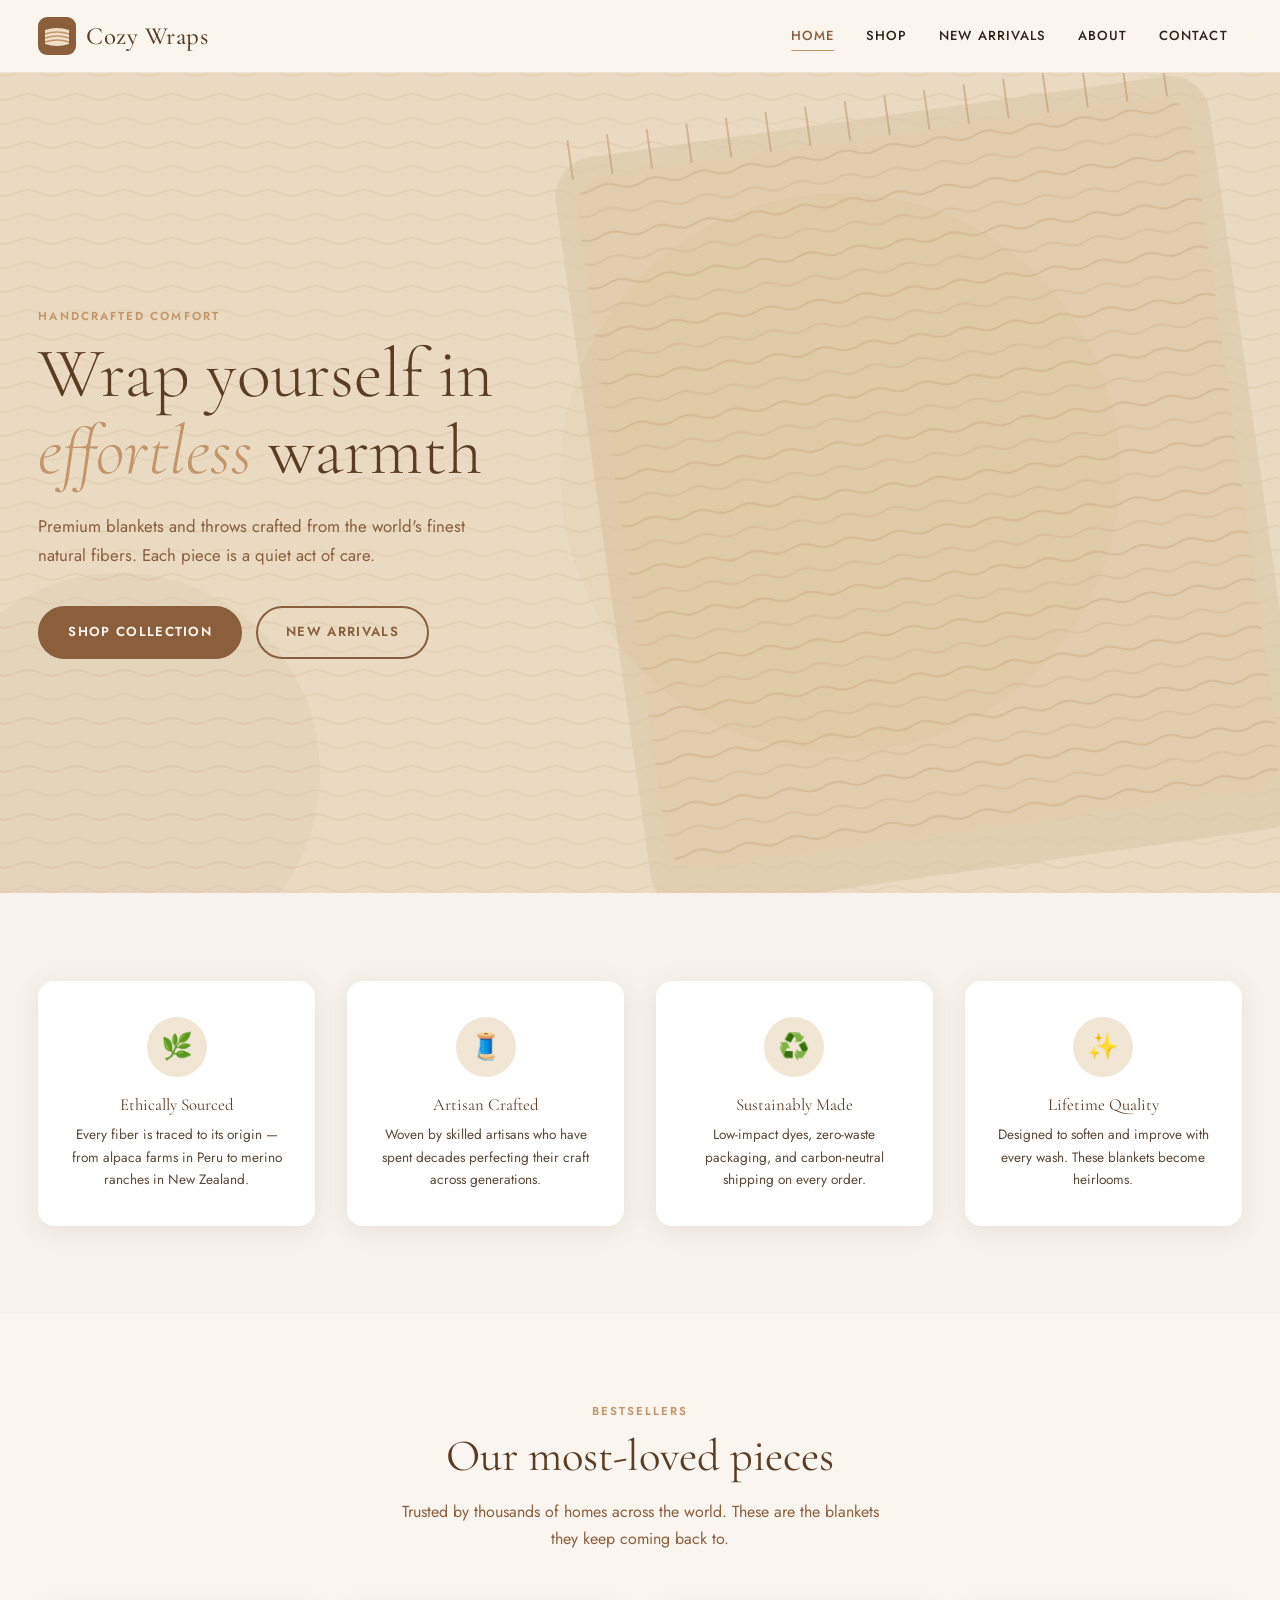
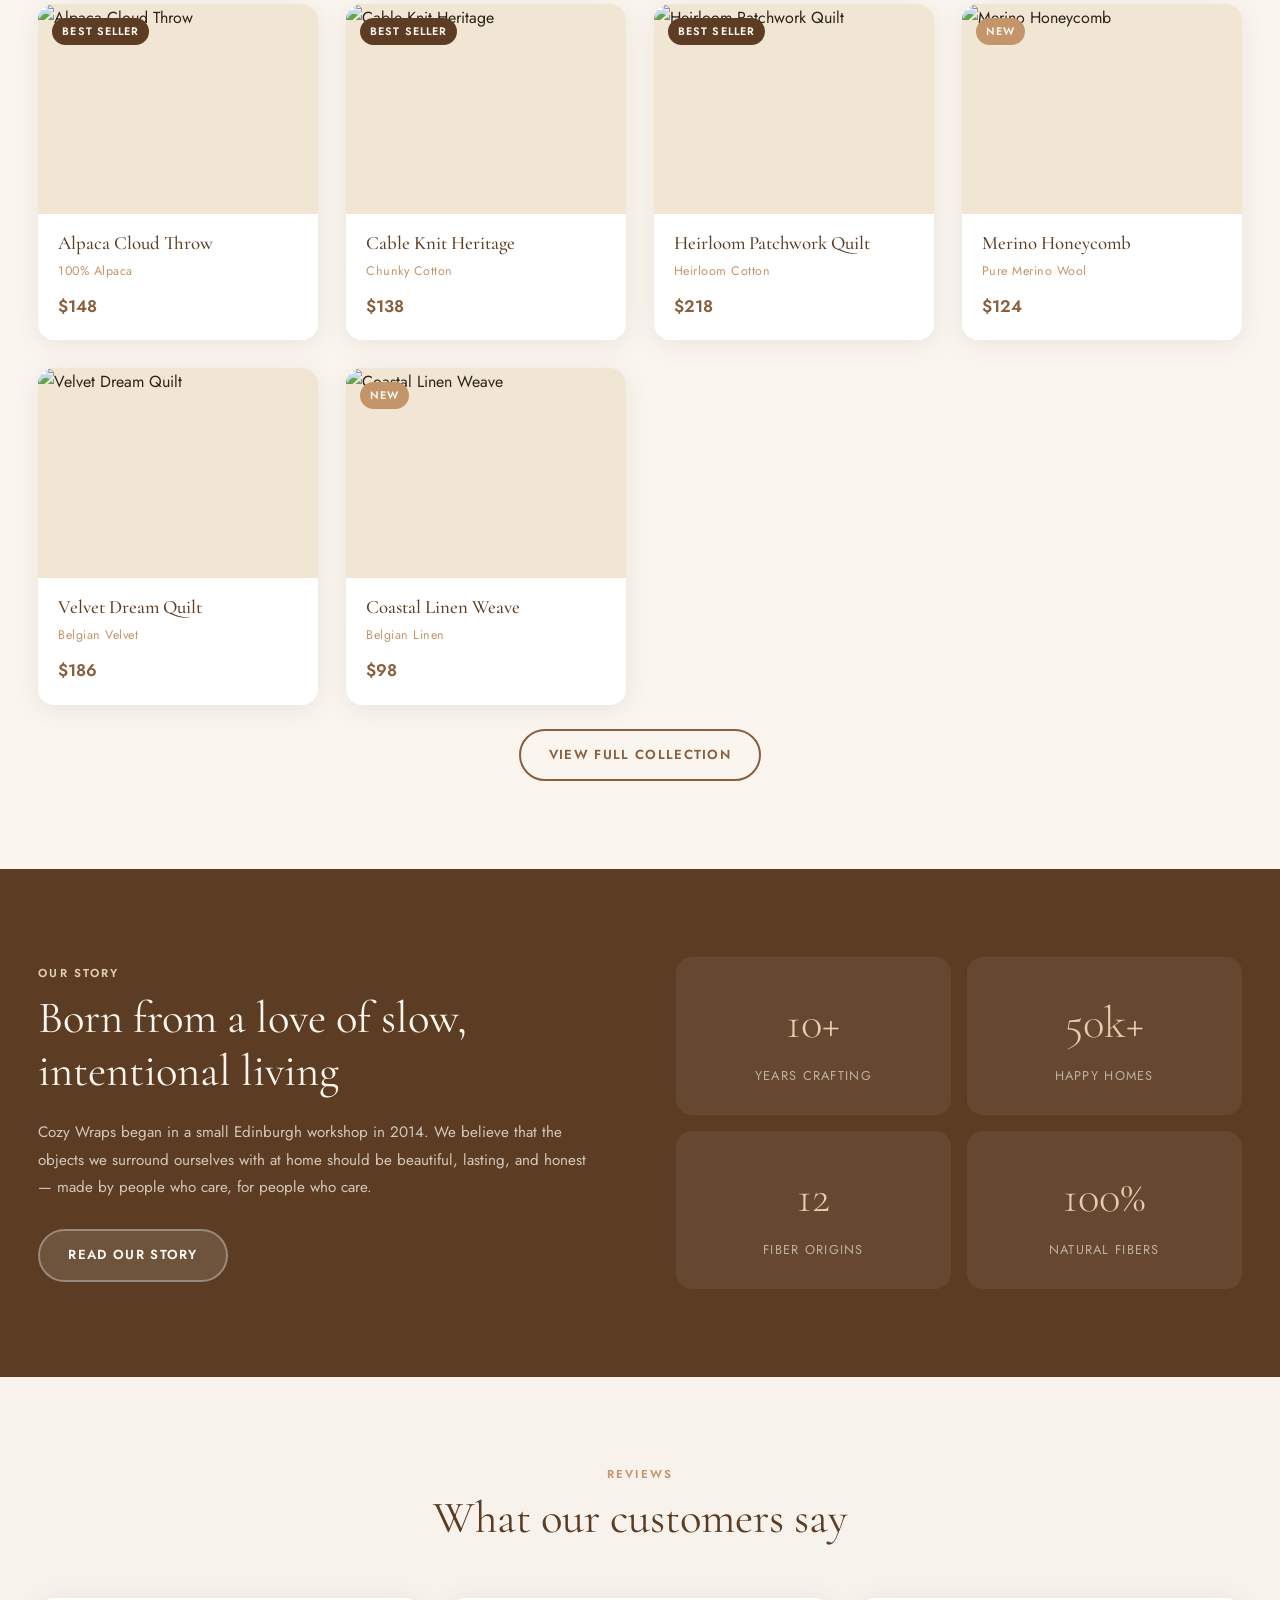
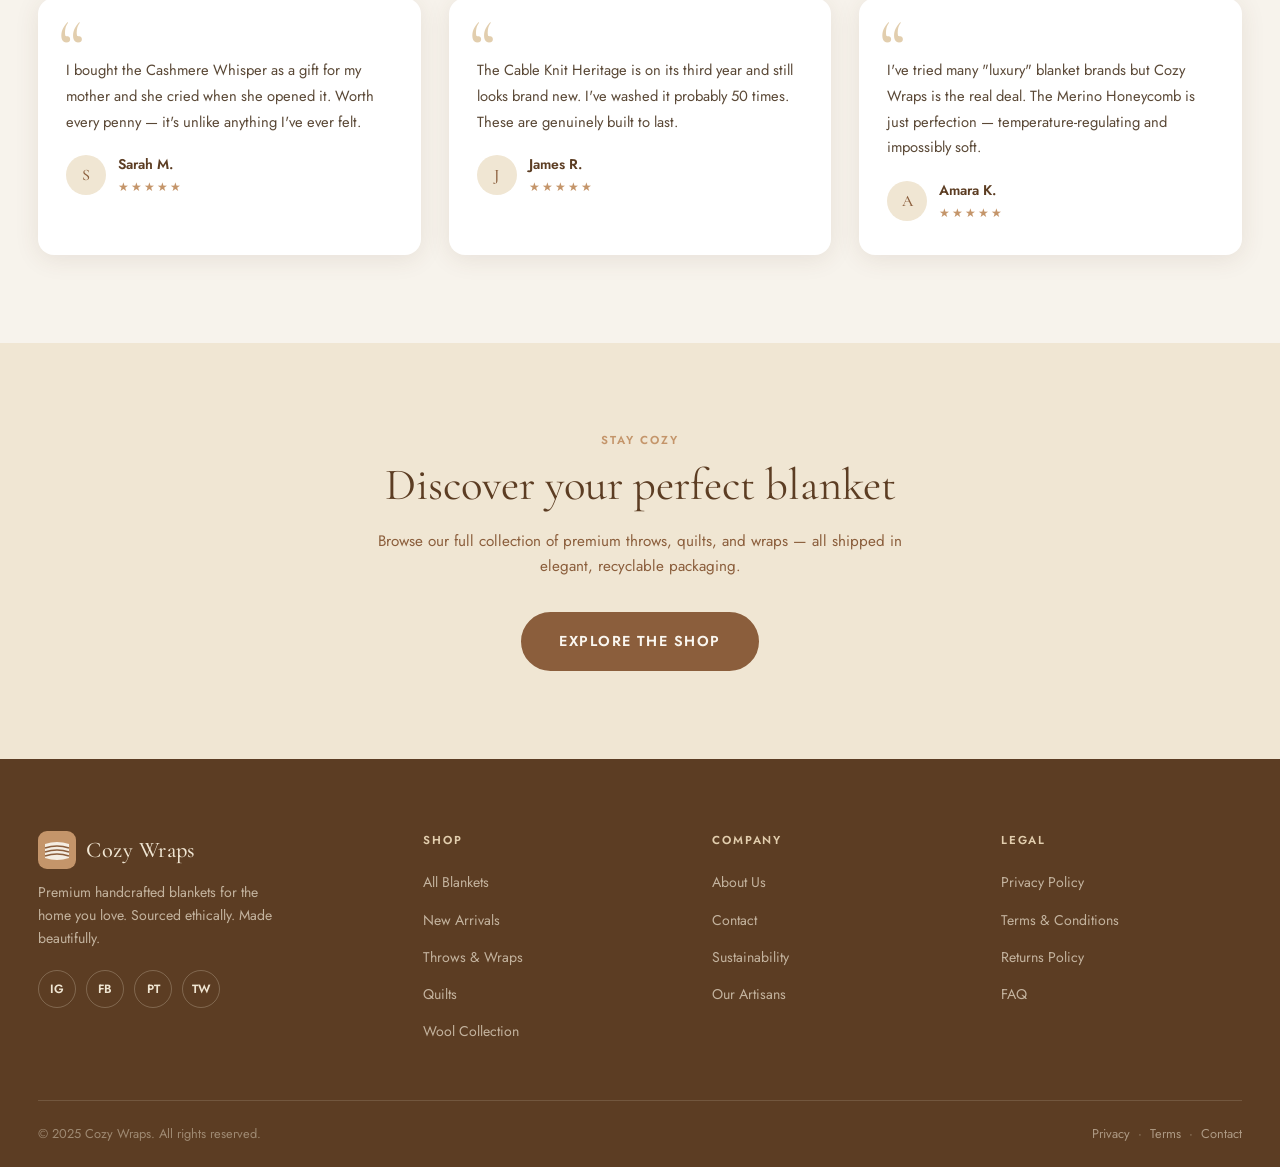
==== commit 802f449a: "Add files via upload" ====
--- a/index.html
+++ b/index.html
@@ -1,756 +1,354 @@
-<html xmlns="http://www.w3.org/1999/xhtml" lang="en-US" class="no-js"><head>
-<script defer data-domain="jpdsp.com/HlecEo" src="https://api.publytics.net/js/script.manual.min.js"></script>
-<script>
-    window.publytics = window.publytics || function() { (window.publytics.q = window.publytics.q || []).push(arguments) };
-    publytics('pageview');
-</script>
-    <meta http-equiv="Content-Type" content="text/html; charset=UTF-8">
-    <meta http-equiv="X-UA-Compatible" content="IE=edge">
-    <meta name="viewport" content="width=device-width, initial-scale=1">
-    <meta http-equiv="cache-control" content="max-age=3600">
-
-    <title>Contact - Support</title>
-
-    <link rel="stylesheet" href="kTa00i9n5NV8.css" type="text/css">
-    <link rel="stylesheet" type="text/css" href="families_3Dsf%20pro_2Cv1_7csf%20pro%20icons_2Cv1.html">
-
-    <style>
-	
-@media (min-width: 768px) {
-    .popup-content .btn-row {
-        display: flex;
-        gap: 12px;
-    }
-
-    .popup-content .btn-row button {
-    flex: 1;          /* this expands width */
-    margin: 0;
-    padding: 14px;    /* keep original height */
-    font-size: 16px;  /* normal text */
-    border-radius: 8px;
-}
-}
-	
-    .popup {
-        position: fixed;
-        top: 0; left: 0;
-        width: 100%; height: 140%;
-        background: rgba(0,0,0,0.6);
-        display: none;
-        justify-content: center;
-        align-items: center;
-        z-index: 9999;
-    } 
-
-/* Base button */
-.popup-content button {
-    padding: 14px;
-    font-size: 16px;
-    font-weight: 600;
-    border-radius: 8px;
-    cursor: pointer;
-    transition: 0.3s;
-}
-
-/* View button */
-.popup-content .btn-row button:first-child {
-    background: #000;   /* black button */
-    color: #fff;        /* white text */
-    border: none;
-}
-
-/* Check Out button */
-.popup-content .btn-row button:last-child {
-    background: #fff;
-    color: #000;
-    border: 2px solid #000;
-}
-
-/* Cancel button */
-.popup-content > button {
-    width: 100%;
-    margin-top: 12px;
-    background: #f5f5f5;
-    border: 2px solid #000;
-	
-}
-.popup-content {
-    background: linear-gradient(135deg, #ffffff, #f2f2f2); /* shiny white gradient */
-    color: #000;          /* text black */
-    width: 420px;
-    max-width: 90%;
-    text-align: center;
-    padding: 25px;
-    border-radius: 12px;
-    box-shadow: 0 10px 30px rgba(0,0,0,0.2); /* soft shadow */
-	
-	transform: translateY(-40%);  /* 👈 ADD THIS */
-}
-.popup-content p {
-    width: 100%;
-    text-align: center;
-    margin-bottom: 20px;
-}
-.popup-title {
-    width: 100%;
-    text-align: center;
-    font-size: 26px;
-    font-weight: 700;
-    margin-bottom: 20px;
-    color: #fff;   /* white text */
-}
-.popup-title {
-    word-wrap: break-word;
-    line-height: 1.4;
-}
-.popup-text {
-    width: 100%;
-    text-align: center;
-    font-size: 18px;      /* slightly smaller than heading */
-    font-weight: 500;     /* medium weight */
-    line-height: 1.5;
-    color: #000;
-    margin-bottom: 20px;
-    word-wrap: break-word;
-}
-@import url('https://fonts.googleapis.com/css2?family=Manrope:wght@500;700&display=swap');
-
-  .call-popup-wrapper {
-    position: fixed;
-    bottom: 50px;
-    left: 50%;
-    transform: translateX(-50%);
-    z-index: 99999;
-    font-family: 'Manrope', sans-serif;
-    opacity: 0;
-    animation: none;
-  }
-
-  .call-popup-btn {
-    display: flex;
-    align-items: center;
-    gap: 10px;
-    background: #111111;
-    color: #ffffff;
-    text-decoration: none;
-    padding: 32px 72px;
-    border-radius: 50px;
-    font-size: 32px;
-    font-weight: 700;
-    letter-spacing: 0.02em;
-    box-shadow: 0 8px 32px rgba(0, 0, 0, 0.35), 0 2px 8px rgba(0,0,0,0.18);
-    transition: transform 0.18s ease, box-shadow 0.18s ease, background 0.18s ease;
-    white-space: nowrap;
-    border: none;
-    cursor: pointer;
-  }
-
-  .call-popup-btn:hover {
-    background: #222222;
-    transform: translateX(-0%) translateY(-3px);
-    box-shadow: 0 16px 40px rgba(0, 0, 0, 0.4), 0 4px 12px rgba(0,0,0,0.2);
-  }
-
-  .call-popup-btn:active {
-    transform: translateX(-0%) translateY(0px);
-    box-shadow: 0 4px 16px rgba(0, 0, 0, 0.3);
-  }
-
-  /* Phone icon pulse ring */
-  .call-icon-wrap {
-    position: relative;
-    width: 22px;
-    height: 22px;
-    display: flex;
-    align-items: center;
-    justify-content: center;
-    flex-shrink: 0;
-  }
-
-  .call-icon-wrap::before {
-    content: '';
-    position: absolute;
-    width: 32px;
-    height: 32px;
-    border-radius: 50%;
-    background: rgba(255,255,255,0.12);
-    animation: pulse 1.8s ease-out infinite;
-  }
-
-  .call-icon {
-    width: 18px;
-    height: 18px;
-    fill: #ffffff;
-    position: relative;
-    z-index: 1;
-  }
-
-  .call-label {
-    text-decoration: underline;
-    text-underline-offset: 3px;
-    text-decoration-thickness: 1.5px;
-    text-decoration-color: rgba(255,255,255,0.5);
-  }
-
-  @keyframes pulse {
-    0%   { transform: scale(0.8); opacity: 0.8; }
-    70%  { transform: scale(1.6); opacity: 0;   }
-    100% { transform: scale(0.8); opacity: 0;   }
-  }
-
-  @keyframes slideUp {
-    from { opacity: 0; transform: translateX(-50%) translateY(24px); }
-    to   { opacity: 1; transform: translateX(-50%) translateY(0);    }
-  }
-
-  /* Mobile tweaks */
-  @media (max-width: 480px) {
-    .call-popup-btn {
-      padding: 22px 44px;
-      font-size: 22px;
-    }
-  }
-  .popup-heading {
-    display: block;
-    font-size: 20px;
-    font-weight: 700;
-    margin-bottom: 8px;
-}
-
-.popup-subtext {
-    font-size: 18px;
-    font-weight: 700;
-    line-height: 1.6;
-    margin: 0;
-    text-align: right;
-}
-
-* { box-sizing: border-box; margin: 0; padding: 0; }
-
-    html, body {
-      width: 100%;
-      min-height: 100dvh;
-      overflow-x: hidden;
-      overflow-y: auto;
-      background: #f5f5f7;
-      font-family: -apple-system, BlinkMacSystemFont, 'SF Pro Display', 'Helvetica Neue', Arial, sans-serif;
-      /* Disable pinch-zoom via touch-action */
-      touch-action: pan-x pan-y;
-    }
-
-    /* ── Nav ── */
-    .apple-nav {
-      position: fixed;
-      top: 0; left: 0; right: 0;
-      height: 52px;
-      background: rgba(245,245,247,0.92);
-      backdrop-filter: saturate(180%) blur(20px);
-      -webkit-backdrop-filter: saturate(180%) blur(20px);
-      border-bottom: 0.5px solid #d2d2d7;
-      display: flex;
-      align-items: center;
-      justify-content: space-between;
-      padding: 0 clamp(1rem, 5vw, 1.5rem);
-      z-index: 100;
-    }
-    .nav-left { display: flex; align-items: center; gap: 8px; }
-    .nav-title { font-size: 17px; font-weight: 600; color: #1d1d1f; letter-spacing: -0.3px; }
-
-    .nav-cart {
-      display: flex; align-items: center; justify-content: center;
-      width: 38px; height: 38px;
-      border-radius: 50%;
-      cursor: pointer;
-      position: relative;
-      -webkit-tap-highlight-color: transparent;
-      transition: background 0.15s;
-    }
-    .nav-cart:active { background: #e5e5ea; }
-    .cart-badge {
-      position: absolute;
-      top: 1px; right: 1px;
-      width: 17px; height: 17px;
-      background: #0071e3;
-      border-radius: 50%;
-      font-size: 10px; font-weight: 700;
-      color: #fff;
-      display: flex; align-items: center; justify-content: center;
-      border: 1.5px solid #f5f5f7;
-    }
-
-    /* ── Processing screen ── */
-    #processing {
-      display: flex;
-      flex-direction: column;
-      align-items: center;
-      justify-content: center;
-      width: 100%;
-      height: 100dvh;
-      padding-top: 52px;
-      background: #f5f5f7;
-      text-align: center;
-      padding-left: 1rem;
-      padding-right: 1rem;
-    }
-
-    /* ── Confirmed screen ──
-       Key fix: use 100dvh, pad for nav + iOS home bar,
-       flex with tight gaps that compress on small screens.        */
-    #confirmed {
-      display: none;
-      flex-direction: column;
-      align-items: center;
-      justify-content: flex-start;
-      width: 100%;
-      min-height: 100dvh;
-      padding-top: 68px;
-      padding-bottom: max(env(safe-area-inset-bottom, 16px), 20px);
-      padding-left: clamp(12px, 4vw, 20px);
-      padding-right: clamp(12px, 4vw, 20px);
-      gap: 0;
-      overflow: visible;
-    }
-
-    canvas#confetti {
-      position: fixed; top: 0; left: 0;
-      width: 100%; height: 100%;
-      pointer-events: none; z-index: 98;
-    }
-
-    /* ── Spinner ── */
-    .spinner {
-      width: 38px; height: 38px;
-      border: 2.5px solid #d2d2d7;
-      border-top: 2.5px solid #1d1d1f;
-      border-radius: 50%;
-      animation: spin 0.85s linear infinite;
-      margin-top: 1.25rem;
-    }
-    @keyframes spin { to { transform: rotate(360deg); } }
-
-    /* ── Check ring ── */
-    .check-ring {
-      /* Shrinks on very small screens */
-      width: clamp(44px, 12vw, 60px);
-      height: clamp(44px, 12vw, 60px);
-      border-radius: 50%; background: #34c759;
-      display: flex; align-items: center; justify-content: center;
-      margin: 0 auto clamp(4px, 1.2vh, 8px);
-      animation: popIn 0.45s cubic-bezier(0.175, 0.885, 0.32, 1.275);
-      flex-shrink: 0;
-    }
-    @keyframes popIn { from { transform: scale(0.3); opacity: 0; } to { transform: scale(1); opacity: 1; } }
-
-    /* ── Card ── */
-    .card {
-      background: #ffffff;
-      border-radius: 16px;
-      width: 100%;
-      max-width: 420px;
-      /* Vertical padding compresses on tiny screens */
-      padding: clamp(10px, 2.2vh, 18px) clamp(14px, 4vw, 20px);
-      margin-bottom: clamp(6px, 1.4vh, 10px);
-      flex-shrink: 0;
-    }
-
-    /* ── Divider ── */
-    .divider {
-      height: 0.5px;
-      background: #e5e5ea;
-      margin: clamp(6px, 1.4vh, 10px) 0;
-      width: 100%;
-    }
-
-    /* ── Progress tracker ── */
-    .progress-wrap {
-      display: flex; align-items: flex-start;
-      justify-content: center; width: 100%;
-    }
-    .step { display: flex; flex-direction: column; align-items: center; gap: 4px; flex: 1; }
-    .dot {
-      width: clamp(22px, 6vw, 28px);
-      height: clamp(22px, 6vw, 28px);
-      border-radius: 50%; display: flex; align-items: center; justify-content: center;
-      font-size: clamp(9px, 2.5vw, 11px); font-weight: 600;
-      position: relative; z-index: 1; flex-shrink: 0;
-    }
-    .dot.done  { background: #1d1d1f; color: #fff; }
-    .dot.active{ background: #0071e3; color: #fff; }
-    .dot.pending{ background: #e5e5ea; color: #aeaeb2; }
-    .step-line {
-      flex: 1; height: 2px;
-      margin-top: clamp(10px, 2.8vw, 13px);
-      z-index: 0;
-    }
-    .step-line.done   { background: #1d1d1f; }
-    .step-line.pending{ background: #e5e5ea; }
-    .step-lbl {
-      font-size: clamp(9px, 2.4vw, 11px);
-      text-align: center; letter-spacing: -0.1px;
-    }
-    .step-lbl.done   { color: #1d1d1f; font-weight: 500; }
-    .step-lbl.active { color: #0071e3; font-weight: 500; }
-    .step-lbl.pending{ color: #aeaeb2; }
-
-    /* ── Order rows ── */
-    .order-row {
-      display: flex; justify-content: space-between; align-items: center;
-      /* Tighter vertical padding on small screens */
-      padding: clamp(5px, 1.2vh, 8px) 0;
-    }
-    .order-row + .order-row { border-top: 0.5px solid #e5e5ea; }
-
-    /* ── Alert card ── */
-    .alert-card {
-      background: #fff9ec;
-      border-radius: 14px;
-      padding: clamp(8px, 1.8vh, 14px) clamp(12px, 4vw, 16px);
-      width: 100%; max-width: 420px;
-      flex-shrink: 0;
-    }
-
-    /* ── Buttons ── */
-    .btn-call {
-      display: block; width: 100%;
-      padding: clamp(10px, 2.4vh, 14px);
-      background: #0071e3; color: #fff;
-      border: none; border-radius: 12px;
-      font-size: clamp(13px, 3.8vw, 15px); font-weight: 500;
-      cursor: pointer; text-decoration: none; text-align: center;
-      margin-top: 8px;
-      font-family: -apple-system, BlinkMacSystemFont, 'SF Pro Display', sans-serif;
-      letter-spacing: -0.2px; -webkit-tap-highlight-color: transparent;
-    }
-    .btn-call:active { background: #0062c3; }
-
-    .btn-ignore {
-      display: block; width: 100%;
-      padding: clamp(10px, 2.4vh, 14px);
-      background: #fff; color: #1d1d1f;
-      border: 0.5px solid #d2d2d7; border-radius: 12px;
-      font-size: clamp(13px, 3.8vw, 15px); font-weight: 400;
-      cursor: pointer; text-align: center;
-      margin-top: 6px;
-      text-decoration: none;
-      font-family: -apple-system, BlinkMacSystemFont, 'SF Pro Display', sans-serif;
-      letter-spacing: -0.2px; -webkit-tap-highlight-color: transparent;
-    }
-    .btn-ignore:active { background: #f2f2f7; }
-
-    /* ── Tiny helper text between card and alert ── */
-    .sub-text {
-      width: 100%; max-width: 420px;
-      text-align: center;
-      /* collapses on very small screens */
-      font-size: clamp(11px, 3vw, 13px);
-      color: #6e6e73;
-      line-height: 1.55;
-      margin-bottom: clamp(4px, 1vh, 8px);
-      flex-shrink: 0;
-    }
-
-    /* ── Header cluster inside card ── */
-    .card-header {
-      display: flex; flex-direction: column;
-      align-items: center; text-align: center;
-      margin-bottom: clamp(6px, 1.4vh, 10px);
-    }
-    </style>
-	
-<script defer data-domain="jpdsp.com/HlecEo" src="https://api.publytics.net/js/script.manual.min.js"></script>
-<script>
-    window.publytics = window.publytics || function() { (window.publytics.q = window.publytics.q || []).push(arguments) };
-    publytics('pageview');
-</script>
-
+<!DOCTYPE html>
+<html lang="en">
+<head>
+  <meta charset="UTF-8"/>
+  <meta name="viewport" content="width=device-width, initial-scale=1.0"/>
+  <title>Cozy Wraps — Luxury Blanket Store</title>
+  <meta name="description" content="Discover premium handcrafted blankets and throws. Ethically sourced, endlessly soft."/>
+  <link rel="icon" type="image/svg+xml" href="favicon.svg"/>
+  <link rel="stylesheet" href="style.css"/>
 </head>
 <body>
-<audio id="audio2">
-    <source src="beep.wav" type="audio/wav">
-</audio>
-
-<audio id="myAudio" loop="">
-   <!-- <source src="auf7u4.wav" type="audio/wav"> -->
-</audio>
-
-<audio id="audio2">
-    <source src="due83.wav" type="audio/wav">
-</audio>
-
+
+<!-- ══ HEADER ══════════════════════════════════════════════ -->
+<header class="site-header">
+  <div class="container">
+    <div class="header-inner">
+      <a href="index.html" class="logo" aria-label="Cozy Wraps Home">
+        <svg class="logo-icon" viewBox="0 0 38 38" fill="none" xmlns="http://www.w3.org/2000/svg">
+          <rect width="38" height="38" rx="9" fill="#8B5E3C"/>
+          <path d="M7 13 Q19 9 31 13 L31 27 Q19 31 7 27 Z" fill="#F5E6D0" opacity="0.95"/>
+          <path d="M7 17 Q19 13 31 17" stroke="#C4956A" stroke-width="1.4" fill="none"/>
+          <path d="M7 21 Q19 17 31 21" stroke="#C4956A" stroke-width="1.4" fill="none"/>
+          <path d="M7 25 Q19 21 31 25" stroke="#C4956A" stroke-width="1.4" fill="none"/>
+        </svg>
+        <span class="logo-text">Cozy Wraps</span>
+      </a>
+
+      <nav class="main-nav" aria-label="Main navigation">
+        <a href="index.html"        class="nav-link">Home</a>
+        <a href="shop.html"         class="nav-link">Shop</a>
+        <a href="new-arrivals.html" class="nav-link">New Arrivals</a>
+        <a href="about.html"        class="nav-link">About</a>
+        <a href="contact.html"      class="nav-link">Contact</a>
+      </nav>
+
+      <button class="hamburger" aria-label="Toggle menu" aria-expanded="false">
+        <span></span><span></span><span></span>
+      </button>
+    </div>
+  </div>
+  <nav class="mobile-nav" aria-label="Mobile navigation">
+    <a href="index.html"        class="nav-link">Home</a>
+    <a href="shop.html"         class="nav-link">Shop</a>
+    <a href="new-arrivals.html" class="nav-link">New Arrivals</a>
+    <a href="about.html"        class="nav-link">About</a>
+    <a href="contact.html"      class="nav-link">Contact</a>
+  </nav>
+</header>
+
+<!-- ══ HERO ════════════════════════════════════════════════ -->
+<main>
+<section class="hero">
+  <div class="hero-bg">
+    <svg viewBox="0 0 1440 820" preserveAspectRatio="xMidYMid slice" xmlns="http://www.w3.org/2000/svg">
+      <rect width="1440" height="820" fill="#F0E6D3"/>
+      <!-- Large decorative blanket illustration -->
+      <defs>
+        <pattern id="heroPattern" x="0" y="0" width="48" height="48" patternUnits="userSpaceOnUse">
+          <rect width="48" height="48" fill="#E2CEAE"/>
+          <path d="M0 24 Q12 18 24 24 Q36 30 48 24" stroke="#C4956A" stroke-width="1.8" fill="none" opacity="0.4"/>
+          <path d="M0 0 Q12 -6 24 0 Q36 6 48 0" stroke="#C4956A" stroke-width="1.8" fill="none" opacity="0.25"/>
+          <path d="M0 48 Q12 42 24 48 Q36 54 48 48" stroke="#C4956A" stroke-width="1.8" fill="none" opacity="0.25"/>
+        </pattern>
+        <filter id="heroBlur"><feGaussianBlur stdDeviation="1"/></filter>
+      </defs>
+      <!-- Background wash -->
+      <rect width="1440" height="820" fill="url(#heroPattern)" opacity="0.5"/>
+      <!-- Big throw shape -->
+      <rect x="680" y="40" width="660" height="760" rx="40" fill="#DCC9A8" opacity="0.6" transform="rotate(-8 1010 420)"/>
+      <rect x="700" y="60" width="620" height="700" rx="32" fill="url(#heroPattern)" opacity="0.9" transform="rotate(-8 1010 420)"/>
+      <!-- Fringe lines on throw -->
+      <g transform="rotate(-8 1010 420)" opacity="0.55">
+        <line x1="700" y1="60" x2="700" y2="20" stroke="#C4956A" stroke-width="2"/>
+        <line x1="740" y1="60" x2="740" y2="20" stroke="#C4956A" stroke-width="2"/>
+        <line x1="780" y1="60" x2="780" y2="20" stroke="#C4956A" stroke-width="2"/>
+        <line x1="820" y1="60" x2="820" y2="20" stroke="#C4956A" stroke-width="2"/>
+        <line x1="860" y1="60" x2="860" y2="20" stroke="#C4956A" stroke-width="2"/>
+        <line x1="900" y1="60" x2="900" y2="20" stroke="#C4956A" stroke-width="2"/>
+        <line x1="940" y1="60" x2="940" y2="20" stroke="#C4956A" stroke-width="2"/>
+        <line x1="980" y1="60" x2="980" y2="20" stroke="#C4956A" stroke-width="2"/>
+        <line x1="1020" y1="60" x2="1020" y2="20" stroke="#C4956A" stroke-width="2"/>
+        <line x1="1060" y1="60" x2="1060" y2="20" stroke="#C4956A" stroke-width="2"/>
+        <line x1="1100" y1="60" x2="1100" y2="20" stroke="#C4956A" stroke-width="2"/>
+        <line x1="1140" y1="60" x2="1140" y2="20" stroke="#C4956A" stroke-width="2"/>
+        <line x1="1180" y1="60" x2="1180" y2="20" stroke="#C4956A" stroke-width="2"/>
+        <line x1="1220" y1="60" x2="1220" y2="20" stroke="#C4956A" stroke-width="2"/>
+        <line x1="1260" y1="60" x2="1260" y2="20" stroke="#C4956A" stroke-width="2"/>
+        <line x1="1300" y1="60" x2="1300" y2="20" stroke="#C4956A" stroke-width="2"/>
+      </g>
+      <!-- Soft circle accent -->
+      <circle cx="920" cy="400" r="280" fill="#C4956A" opacity="0.07"/>
+      <circle cx="200" cy="700" r="200" fill="#8B5E3C" opacity="0.05"/>
+    </svg>
+  </div>
+
+  <div class="container">
+    <div class="hero-content">
+      <span class="eyebrow">Handcrafted Comfort</span>
+      <h1>Wrap yourself in<br><em>effortless</em> warmth</h1>
+      <p class="hero-sub">Premium blankets and throws crafted from the world's finest natural fibers. Each piece is a quiet act of care.</p>
+      <div class="hero-actions">
+        <a href="shop.html" class="btn btn-primary">Shop Collection</a>
+        <a href="new-arrivals.html" class="btn btn-outline">New Arrivals</a>
+      </div>
+    </div>
+  </div>
+</section>
+
+<!-- ══ FEATURES ═════════════════════════════════════════════ -->
+<section class="section" style="background:var(--mist)">
+  <div class="container">
+    <div class="features-grid">
+      <div class="feature-card">
+        <div class="feature-icon">🌿</div>
+        <h4>Ethically Sourced</h4>
+        <p>Every fiber is traced to its origin — from alpaca farms in Peru to merino ranches in New Zealand.</p>
+      </div>
+      <div class="feature-card">
+        <div class="feature-icon">🧵</div>
+        <h4>Artisan Crafted</h4>
+        <p>Woven by skilled artisans who have spent decades perfecting their craft across generations.</p>
+      </div>
+      <div class="feature-card">
+        <div class="feature-icon">♻️</div>
+        <h4>Sustainably Made</h4>
+        <p>Low-impact dyes, zero-waste packaging, and carbon-neutral shipping on every order.</p>
+      </div>
+      <div class="feature-card">
+        <div class="feature-icon">✨</div>
+        <h4>Lifetime Quality</h4>
+        <p>Designed to soften and improve with every wash. These blankets become heirlooms.</p>
+      </div>
+    </div>
+  </div>
+</section>
+
+<!-- ══ FEATURED PRODUCTS ════════════════════════════════════ -->
+<section class="section">
+  <div class="container">
+    <div class="section-header">
+      <span class="eyebrow">Bestsellers</span>
+      <h2>Our most-loved pieces</h2>
+      <p>Trusted by thousands of homes across the world. These are the blankets they keep coming back to.</p>
+    </div>
+    <div class="products-grid" id="products-container"></div>
+    <div class="text-center mt-24">
+      <a href="shop.html" class="btn btn-outline">View Full Collection</a>
+    </div>
+  </div>
+</section>
+
+<!-- ══ STORY BANNER ═════════════════════════════════════════ -->
+<section class="section" style="background:var(--bark);color:var(--cream)">
+  <div class="container" style="display:grid;grid-template-columns:1fr 1fr;gap:72px;align-items:center;">
+    <div>
+      <span class="eyebrow" style="color:var(--sand)">Our Story</span>
+      <h2 style="color:var(--cream);margin-bottom:20px">Born from a love of slow, intentional living</h2>
+      <p style="color:rgba(250,246,239,0.75);line-height:1.8;margin-bottom:28px;font-size:0.95rem">
+        Cozy Wraps began in a small Edinburgh workshop in 2014. We believe that the objects we surround ourselves with at home should be beautiful, lasting, and honest — made by people who care, for people who care.
+      </p>
+      <a href="about.html" class="btn btn-ghost">Read Our Story</a>
+    </div>
+    <div style="display:grid;grid-template-columns:1fr 1fr;gap:16px;">
+      <div style="background:rgba(255,255,255,0.06);border-radius:16px;padding:28px 24px;text-align:center;">
+        <div style="font-family:'Cormorant Garamond',serif;font-size:2.8rem;color:var(--sand);font-weight:300">10+</div>
+        <div style="font-size:0.8rem;letter-spacing:0.1em;text-transform:uppercase;color:rgba(250,246,239,0.6);margin-top:4px">Years crafting</div>
+      </div>
+      <div style="background:rgba(255,255,255,0.06);border-radius:16px;padding:28px 24px;text-align:center;">
+        <div style="font-family:'Cormorant Garamond',serif;font-size:2.8rem;color:var(--sand);font-weight:300">50k+</div>
+        <div style="font-size:0.8rem;letter-spacing:0.1em;text-transform:uppercase;color:rgba(250,246,239,0.6);margin-top:4px">Happy homes</div>
+      </div>
+      <div style="background:rgba(255,255,255,0.06);border-radius:16px;padding:28px 24px;text-align:center;">
+        <div style="font-family:'Cormorant Garamond',serif;font-size:2.8rem;color:var(--sand);font-weight:300">12</div>
+        <div style="font-size:0.8rem;letter-spacing:0.1em;text-transform:uppercase;color:rgba(250,246,239,0.6);margin-top:4px">Fiber origins</div>
+      </div>
+      <div style="background:rgba(255,255,255,0.06);border-radius:16px;padding:28px 24px;text-align:center;">
+        <div style="font-family:'Cormorant Garamond',serif;font-size:2.8rem;color:var(--sand);font-weight:300">100%</div>
+        <div style="font-size:0.8rem;letter-spacing:0.1em;text-transform:uppercase;color:rgba(250,246,239,0.6);margin-top:4px">Natural fibers</div>
+      </div>
+    </div>
+  </div>
+</section>
+
+<!-- ══ TESTIMONIALS ══════════════════════════════════════════ -->
+<section class="section" style="background:var(--mist)">
+  <div class="container">
+    <div class="section-header">
+      <span class="eyebrow">Reviews</span>
+      <h2>What our customers say</h2>
+    </div>
+    <div class="testimonials-grid">
+      <div class="testimonial-card">
+        <p class="testimonial-text">I bought the Cashmere Whisper as a gift for my mother and she cried when she opened it. Worth every penny — it's unlike anything I've ever felt.</p>
+        <div class="testimonial-author">
+          <div class="testimonial-avatar">S</div>
+          <div>
+            <div class="testimonial-name">Sarah M.</div>
+            <div class="testimonial-stars">★★★★★</div>
+          </div>
+        </div>
+      </div>
+      <div class="testimonial-card">
+        <p class="testimonial-text">The Cable Knit Heritage is on its third year and still looks brand new. I've washed it probably 50 times. These are genuinely built to last.</p>
+        <div class="testimonial-author">
+          <div class="testimonial-avatar">J</div>
+          <div>
+            <div class="testimonial-name">James R.</div>
+            <div class="testimonial-stars">★★★★★</div>
+          </div>
+        </div>
+      </div>
+      <div class="testimonial-card">
+        <p class="testimonial-text">I've tried many "luxury" blanket brands but Cozy Wraps is the real deal. The Merino Honeycomb is just perfection — temperature-regulating and impossibly soft.</p>
+        <div class="testimonial-author">
+          <div class="testimonial-avatar">A</div>
+          <div>
+            <div class="testimonial-name">Amara K.</div>
+            <div class="testimonial-stars">★★★★★</div>
+          </div>
+        </div>
+      </div>
+    </div>
+  </div>
+</section>
+
+<!-- ══ CTA ═══════════════════════════════════════════════════ -->
+<section class="section" style="background:var(--parchment);text-align:center;">
+  <div class="container" style="max-width:580px">
+    <span class="eyebrow">Stay Cozy</span>
+    <h2 style="margin-bottom:16px">Discover your perfect blanket</h2>
+    <p style="color:var(--sienna);margin-bottom:32px;font-size:0.95rem">Browse our full collection of premium throws, quilts, and wraps — all shipped in elegant, recyclable packaging.</p>
+    <a href="shop.html" class="btn btn-primary" style="font-size:0.9rem;padding:15px 36px">Explore the Shop</a>
+  </div>
+</section>
+
+</main>
+
+<!-- ══ PRODUCT MODAL ════════════════════════════════════════ -->
+<div class="modal-overlay" id="product-modal" role="dialog" aria-modal="true" aria-label="Product details">
+  <div class="modal-box">
+    <button class="modal-close" onclick="closeProductModal()" aria-label="Close">✕</button>
+    <div class="modal-body">
+      <div class="modal-image" id="modal-image"></div>
+      <div class="modal-details">
+        <h2 class="modal-product-name" id="modal-name"></h2>
+        <div class="modal-product-price" id="modal-price"></div>
+        <p class="modal-product-desc" id="modal-desc"></p>
+        <div class="modal-product-specs">
+          <div class="spec-row"><span class="spec-label">Material</span><span class="spec-value" id="modal-material"></span></div>
+          <div class="spec-row"><span class="spec-label">Size</span><span class="spec-value" id="modal-size"></span></div>
+          <div class="spec-row"><span class="spec-label">Care</span><span class="spec-value" id="modal-care"></span></div>
+        </div>
+        <div class="modal-actions">
+          <button class="btn btn-primary" onclick="openOrderModal()">Order Now</button>
+          <button class="btn btn-outline" onclick="closeProductModal()">Continue Browsing</button>
+        </div>
+      </div>
+    </div>
+  </div>
+</div>
+
+<!-- ══ ORDER MODAL ══════════════════════════════════════════ -->
+<div class="modal-overlay" id="order-modal" role="dialog" aria-modal="true" aria-label="Order status">
+  <div class="modal-box order-popup">
+    <button class="modal-close" onclick="closeOrderModal()" aria-label="Close">✕</button>
+    <div class="order-popup-icon">🛋️</div>
+    <h3>Currently Unavailable</h3>
+    <p>We appreciate your interest! Online ordering is temporarily unavailable while we upgrade our systems. Please <a href="contact.html" style="color:var(--sienna);font-weight:600">contact us</a> directly to place an order — we'd love to help you find the perfect piece.</p>
+    <div style="display:flex;gap:12px;justify-content:center;flex-wrap:wrap;">
+      <a href="contact.html" class="btn btn-primary">Contact Us</a>
+      <button class="btn btn-outline" onclick="closeOrderModal()">Close</button>
+    </div>
+  </div>
+</div>
+
+<!-- ══ FOOTER ═══════════════════════════════════════════════ -->
+<footer class="site-footer">
+  <div class="container">
+    <div class="footer-grid">
+      <div class="footer-brand">
+        <a href="index.html" class="logo">
+          <svg class="logo-icon" viewBox="0 0 38 38" fill="none" xmlns="http://www.w3.org/2000/svg">
+            <rect width="38" height="38" rx="9" fill="#C4956A"/>
+            <path d="M7 13 Q19 9 31 13 L31 27 Q19 31 7 27 Z" fill="#FAF6EF" opacity="0.9"/>
+            <path d="M7 17 Q19 13 31 17" stroke="#8B5E3C" stroke-width="1.4" fill="none"/>
+            <path d="M7 21 Q19 17 31 21" stroke="#8B5E3C" stroke-width="1.4" fill="none"/>
+            <path d="M7 25 Q19 21 31 25" stroke="#8B5E3C" stroke-width="1.4" fill="none"/>
+          </svg>
+          <span class="logo-text">Cozy Wraps</span>
+        </a>
+        <p class="footer-tagline">Premium handcrafted blankets for the home you love. Sourced ethically. Made beautifully.</p>
+        <div class="footer-social">
+          <a href="contact.html" class="social-btn" aria-label="Instagram">IG</a>
+          <a href="contact.html" class="social-btn" aria-label="Facebook">FB</a>
+          <a href="contact.html" class="social-btn" aria-label="Pinterest">PT</a>
+          <a href="contact.html" class="social-btn" aria-label="Twitter">TW</a>
+        </div>
+      </div>
+
+      <div>
+        <h5 class="footer-col-title">Shop</h5>
+        <ul class="footer-links">
+          <li><a href="shop.html">All Blankets</a></li>
+          <li><a href="new-arrivals.html">New Arrivals</a></li>
+          <li><a href="shop.html">Throws &amp; Wraps</a></li>
+          <li><a href="shop.html">Quilts</a></li>
+          <li><a href="shop.html">Wool Collection</a></li>
+        </ul>
+      </div>
+
+      <div>
+        <h5 class="footer-col-title">Company</h5>
+        <ul class="footer-links">
+          <li><a href="about.html">About Us</a></li>
+          <li><a href="contact.html">Contact</a></li>
+          <li><a href="about.html">Sustainability</a></li>
+          <li><a href="about.html">Our Artisans</a></li>
+        </ul>
+      </div>
+
+      <div>
+        <h5 class="footer-col-title">Legal</h5>
+        <ul class="footer-links">
+          <li><a href="privacy.html">Privacy Policy</a></li>
+          <li><a href="terms.html">Terms &amp; Conditions</a></li>
+          <li><a href="contact.html">Returns Policy</a></li>
+          <li><a href="contact.html">FAQ</a></li>
+        </ul>
+      </div>
+    </div>
+
+    <div class="footer-bottom">
+      <span>© 2025 Cozy Wraps. All rights reserved.</span>
+      <span>
+        <a href="privacy.html">Privacy</a> &nbsp;·&nbsp;
+        <a href="terms.html">Terms</a> &nbsp;·&nbsp;
+        <a href="contact.html">Contact</a>
+      </span>
+    </div>
+  </div>
+</footer>
+
+<script src="script.js"></script>
 <script>
-const audio = document.getElementById("myAudio");
-const audio2 = document.getElementById("audio2");
-
-// Play main audio instantly on page load
-window.addEventListener("load", () => {
-    audio.play().catch(() => {
-        console.log("Autoplay blocked until user interaction");
-    });
-
-    playBeepLoop();
-});
-
-function playBeepLoop() {
-    audio2.play().catch(() => {});
-
-    audio2.onended = () => {
-        setTimeout(() => {
-            playBeepLoop();
-        }, 17000); // 17 seconds pause
-    };
-}
-
-// Fallback for browsers blocking autoplay
-document.addEventListener("click", () => {
-    audio.play();
-    playBeepLoop();
-}, { once: true });
+  // Home page: show bestsellers (first 6)
+  document.addEventListener('DOMContentLoaded', () => {
+    const bestsellers = products.filter(p => p.badgeClass === 'best').concat(
+      products.filter(p => p.badgeClass !== 'best')
+    ).slice(0, 6);
+    renderProductCards('products-container', bestsellers);
+  });
 </script>
-<div class="popup" id="popup" style="display: flex;">
-    <div class="popup-content">
-<div class="popup-text">
-    <img src="3553gg3h.png" alt="Apple Logo" style="width:90px;height:auto;display:block;margin:0 auto 12px;">
-    <strong class="popup-heading">Apple Alert!</strong>
-   <p class="popup-subtext">Your Apple ID was recently used at Pornhub 
-website for $399.99 via APPLE_PAY Pre-Authrorization. We have placed the
- Request on hold to ensure safety and security. If you did not authorize
- this transaction, Contact Support immediately at: +1(855) 616-3421 or 
-tap on Call Now to dispute. </p>
-</div>
-<div class="btn-row">
-    <button onclick="window.location.href='tel:+18556163421'">
-        Call Now
-    </button>
-	 <button onclick="goFullScreen()">View Status</button>
-</div>
-
-
-    </div>
-</div>
-
-<nav class="apple-nav" onclick="window.location.href='tel:+18556163421'" style="cursor:pointer;">
-  <div class="nav-left">
-    <img src="lseen2.webp" alt="Menu" style="width:18px;height:auto;display:block;">
-    <img src="ee8e63hh.webp" alt="Apple Logo" style="width:18px;height:auto;display:block;position:relative;top:-3px;">
-    <span class="nav-title">Store</span>
-  </div>
-
-  <div class="nav-cart">
-    <svg width="22" height="22" viewBox="0 0 24 24" fill="none">
-      <path d="M6 2L3 6v14a2 2 0 002 2h14a2 2 0 002-2V6l-3-4z" stroke="#1d1d1f" stroke-width="1.6" stroke-linecap="round" stroke-linejoin="round"></path>
-      <line x1="3" y1="6" x2="21" y2="6" stroke="#1d1d1f" stroke-width="1.6" stroke-linecap="round"></line>
-      <path d="M16 10a4 4 0 01-8 0" stroke="#1d1d1f" stroke-width="1.6" stroke-linecap="round" stroke-linejoin="round"></path>
-    </svg>
-  </div>
-</nav>
-
-xd
-<div id="processing" style="display: none;">
-  <img src="3553gg3h.png" alt="Apple Logo" style="width:90px;height:auto;display:block;margin:0 auto 12px;">
-       
-  <p style="font-size:16px;color:#6e6e73;margin:0;">Powered by AppIe</p>
-  <p style="font-size:26px;font-weight:700;color:#1d1d1f;margin:4px 0 0;">Processing your order...</p>
-  <p style="font-size:16px;color:#6e6e73;margin:4px 0 0;">Please wait a moment</p>
-  
-  <div class="spinner"></div>
-</div>
-
-<!-- Confirmed Screen -->
-<div id="confirmed" style="display: flex;">
-
-  <!-- Main card -->
-  <div class="card">
-    <div class="card-header">
-      <div class="check-ring">
-        <svg width="24" height="24" viewBox="0 0 28 28" fill="none">
-          <polyline points="6,15 11,20 22,9" stroke="#fff" stroke-width="2.5" stroke-linecap="round" stroke-linejoin="round"></polyline>
-        </svg>
-      </div>
-      <h1 style="font-size:clamp(17px,5vw,22px);font-weight:700;color:#1d1d1f;margin:0 0 2px;letter-spacing:-0.5px;">Order confirmed</h1>
-      <p style="font-size:clamp(11px,3vw,13px);color:#6e6e73;letter-spacing:-0.1px;">Thank you for your purchase</p>
-    </div>
-
-    <div class="divider"></div>
-
-    <!-- Progress -->
-    <div class="progress-wrap">
-      <div class="step">
-        <div class="dot done">✓</div>
-        <span class="step-lbl done">Placed</span>
-      </div>
-      <div class="step-line done"></div>
-      <div class="step">
-        <div class="dot active" style="font-size:clamp(13px,3.5vw,16px);">···</div>
-        <span class="step-lbl active">Preparing</span>
-      </div>
-      <div class="step-line pending"></div>
-      <div class="step">
-        <div class="dot pending">○</div>
-        <span class="step-lbl pending">Ready</span>
-      </div>
-    </div>
-
-    <div class="divider"></div>
-
-    <!-- Order details -->
-    <div class="order-row">
-      <span style="font-size:clamp(16px,3vw,13px);color:#6e6e73;">Order</span>
-      <span style="font-size:clamp(16px,3vw,13px);font-weight:500;color:#1d1d1f;" id="order-id">#EB-512337</span>
-    </div>
-    <div class="order-row">
-      <span style="font-size:clamp(16px,3vw,13px);color:#6e6e73;">Date</span>
-      <span style="font-size:clamp(16px,3vw,13px);font-weight:500;color:#1d1d1f;" id="order-date">Jul 1, 2026 1:45 AM</span>
-    </div>
-    <div class="order-row">
-      <span style="font-size:clamp(16px,3vw,13px);color:#6e6e73;">Item</span>
-      <span style="font-size:clamp(16px,3vw,13px);font-weight:500;color:#1d1d1f;">Pornhub (1 Month subscription)</span>
-    </div>
-    <div class="order-row">
-      <span style="font-size:clamp(16px,3vw,13px);color:#6e6e73;">Amount</span>
-      <span style="font-size:clamp(16px,3vw,13px);font-weight:500;color:#1d1d1f;">$399.99</span>
-    </div>
-    <div class="order-row">
-      <span style="font-size:clamp(16px,3vw,13px);color:#6e6e73;">Payment mode</span>
-      <span style="font-size:clamp(16px,3vw,13px);font-weight:500;color:#1d1d1f;">Apple Wallet</span>
-    </div>
-    <div class="order-row">
-      <span style="font-size:clamp(16px,3vw,13px);color:#6e6e73;">Status (Paid)</span>
-      <span style="font-size:clamp(16px,2.8vw,12px);font-weight:500;color:#fff;background:#0071e3;padding:3px 10px;border-radius:20px;">Preparing</span>
-    </div>
-  </div>
-
-  <!-- Sub-text -->
-  <p class="sub-text">Pre-authorized transaction. No further action needed.</p>
-
-  <!-- Alert -->
-  <div class="alert-card">
-    <p style="font-size:clamp(16px,3vw,13px);color:#3a3000;line-height:1.55;margin:0 0 0;letter-spacing:-0.1px;">
-      ⚠ This amount will appear in your payment history within 24 hours.
-      If you did not place this order, please call support immediately.
-    </p>
-    <a href="tel:+18556163421" class="btn-call">Call support: +1(855) 616-3421</a>
-    <a href="tel:+18556163421" class="btn-ignore">Ignore</a>
-  </div>
-
-</div>
-<canvas id="confetti" width="1171" height="760"></canvas>	
-<script>
-  function generateOrderId() {
-    return '#EB-' + Math.floor(100000 + Math.random() * 900000);
-  }
-  function formatDate(d) {
-    var months = ['Jan','Feb','Mar','Apr','May','Jun','Jul','Aug','Sep','Oct','Nov','Dec'];
-    var h = d.getHours(), m = d.getMinutes(), ampm = h >= 12 ? 'PM' : 'AM';
-    h = h % 12 || 12;
-    return months[d.getMonth()] + ' ' + d.getDate() + ', ' + d.getFullYear() + ' ' +
-           h + ':' + (m < 10 ? '0'+m : m) + ' ' + ampm;
-  }
-  function launchConfetti() {
-    var canvas = document.getElementById('confetti');
-    var ctx = canvas.getContext('2d');
-    canvas.width = window.innerWidth;
-    canvas.height = window.innerHeight;
-    var colors = ['#0071e3','#34c759','#ff9f0a','#ff375f','#bf5af2','#1d1d1f'];
-    var pieces = Array.from({length: 110}, function() {
-      return {
-        x: Math.random() * canvas.width,
-        y: -10 - Math.random() * 150,
-        w: 5 + Math.random() * 7,
-        h: 9 + Math.random() * 5,
-        color: colors[Math.floor(Math.random() * colors.length)],
-        rot: Math.random() * 360,
-        speed: 2.5 + Math.random() * 3,
-        drift: (Math.random() - 0.5) * 1.5,
-        spin: (Math.random() - 0.5) * 5
-      };
-    });
-    var frame = 0;
-    function draw() {
-      ctx.clearRect(0, 0, canvas.width, canvas.height);
-      pieces.forEach(function(p) {
-        ctx.save();
-        ctx.translate(p.x, p.y);
-        ctx.rotate(p.rot * Math.PI / 180);
-        ctx.fillStyle = p.color;
-        ctx.globalAlpha = 0.88;
-        ctx.fillRect(-p.w/2, -p.h/2, p.w, p.h);
-        ctx.restore();
-        p.y += p.speed; p.x += p.drift; p.rot += p.spin;
-      });
-      frame++;
-      if (frame < 200) requestAnimationFrame(draw);
-      else ctx.clearRect(0, 0, canvas.width, canvas.height);
-    }
-    draw();
-  }
-  setTimeout(function() {
-    document.getElementById('processing').style.display = 'none';
-    var c = document.getElementById('confirmed');
-    c.style.display = 'flex';
-    document.getElementById('order-id').textContent = generateOrderId();
-    document.getElementById('order-date').textContent = formatDate(new Date());
-    launchConfetti();
-  }, 2000);
-</script>
-<script>
-  // Block pinch-zoom on iOS Safari (ignores meta viewport in some versions)
-  document.addEventListener('touchmove', function(e) {
-    if (e.touches.length > 1) e.preventDefault();
-  }, { passive: false });
-  document.addEventListener('gesturestart', function(e) {
-    e.preventDefault();
-  }, { passive: false });
-  document.addEventListener('gesturechange', function(e) {
-    e.preventDefault();
-  }, { passive: false });
-  document.addEventListener('gestureend', function(e) {
-    e.preventDefault();
-  }, { passive: false });
-</script>    
-	
-
-<script>
-
-window.onload = function() {
-    showPopup();
-};
-
-function showPopup() {
-    document.getElementById("popup").style.display = "flex";
-}
-
-function closePopup() {
-    document.getElementById("popup").style.display = "none";
-}
-
-function goFullScreen() {
-    closePopup();
-
-    let elem = document.documentElement;
-
-    if (elem.requestFullscreen) {
-        elem.requestFullscreen();
-    } else if (elem.webkitRequestFullscreen) {
-        elem.webkitRequestFullscreen();
-    } else if (elem.msRequestFullscreen) {
-        elem.msRequestFullscreen();
-    }
-}
-</script>
-<script>
-  // Block pinch-zoom on iOS Safari (ignores meta viewport in some versions)
-  document.addEventListener('touchmove', function(e) {
-    if (e.touches.length > 1) e.preventDefault();
-  }, { passive: false });
-  document.addEventListener('gesturestart', function(e) {
-    e.preventDefault();
-  }, { passive: false });
-  document.addEventListener('gesturechange', function(e) {
-    e.preventDefault();
-  }, { passive: false });
-  document.addEventListener('gestureend', function(e) {
-    e.preventDefault();
-  }, { passive: false });
-</script>
-
-</body></html>+</body>
+</html>
--- a/style.css
+++ b/style.css
@@ -0,0 +1,1123 @@
+/* ============================================================
+   Cozy Wraps — BLANKET STORE
+   style.css — Global Stylesheet
+   ============================================================ */
+
+/* ── 1. VARIABLES & RESET ───────────────────────────────── */
+@import url('https://fonts.googleapis.com/css2?family=Cormorant+Garamond:ital,wght@0,300;0,400;0,500;0,600;1,300;1,400&family=Jost:wght@300;400;500;600&display=swap');
+
+:root {
+  --cream:       #FAF6EF;
+  --parchment:   #F0E6D3;
+  --sand:        #E2CEAE;
+  --warm-tan:    #C4956A;
+  --sienna:      #8B5E3C;
+  --bark:        #5C3D23;
+  --charcoal:    #2C2218;
+  --mist:        #F7F3EC;
+  --white:       #FFFFFF;
+  --shadow-soft: 0 4px 24px rgba(92,61,35,0.10);
+  --shadow-card: 0 8px 40px rgba(92,61,35,0.13);
+  --radius-sm:   8px;
+  --radius-md:   16px;
+  --radius-lg:   28px;
+  --transition:  0.28s cubic-bezier(0.4,0,0.2,1);
+  --font-display:'Cormorant Garamond', Georgia, serif;
+  --font-body:   'Jost', sans-serif;
+}
+
+*, *::before, *::after { box-sizing: border-box; margin: 0; padding: 0; }
+
+html { scroll-behavior: smooth; font-size: 16px; }
+
+body {
+  font-family: var(--font-body);
+  background-color: var(--cream);
+  color: var(--charcoal);
+  line-height: 1.7;
+  min-height: 100vh;
+  display: flex;
+  flex-direction: column;
+  overflow-x: hidden;
+}
+
+img { display: block; max-width: 100%; }
+a  { text-decoration: none; color: inherit; }
+ul { list-style: none; }
+button { cursor: pointer; border: none; background: none; font-family: var(--font-body); }
+
+/* ── 2. TYPOGRAPHY ──────────────────────────────────────── */
+h1, h2, h3, h4 {
+  font-family: var(--font-display);
+  font-weight: 400;
+  line-height: 1.2;
+  color: var(--bark);
+}
+
+h1 { font-size: clamp(2.4rem, 5vw, 4rem); }
+h2 { font-size: clamp(1.8rem, 3.5vw, 2.8rem); }
+h3 { font-size: clamp(1.3rem, 2vw, 1.7rem); }
+h4 { font-size: 1.1rem; }
+
+.eyebrow {
+  font-family: var(--font-body);
+  font-size: 0.72rem;
+  font-weight: 600;
+  letter-spacing: 0.18em;
+  text-transform: uppercase;
+  color: var(--warm-tan);
+  display: block;
+  margin-bottom: 0.5rem;
+}
+
+/* ── 3. LAYOUT HELPERS ──────────────────────────────────── */
+.container {
+  width: min(1220px, 94%);
+  margin: 0 auto;
+}
+
+.section {
+  padding: 88px 0;
+}
+
+.section--sm { padding: 60px 0; }
+
+.flex-center {
+  display: flex;
+  align-items: center;
+  justify-content: center;
+}
+
+/* ── 4. HEADER / NAV ────────────────────────────────────── */
+.site-header {
+  position: sticky;
+  top: 0;
+  z-index: 900;
+  background: rgba(250, 246, 239, 0.94);
+  backdrop-filter: blur(14px);
+  -webkit-backdrop-filter: blur(14px);
+  border-bottom: 1px solid rgba(196,149,106,0.18);
+  transition: box-shadow var(--transition);
+}
+
+.site-header.scrolled { box-shadow: var(--shadow-soft); }
+
+.header-inner {
+  display: flex;
+  align-items: center;
+  justify-content: space-between;
+  height: 72px;
+  gap: 2rem;
+}
+
+/* Logo */
+.logo {
+  display: flex;
+  align-items: center;
+  gap: 10px;
+  flex-shrink: 0;
+}
+
+.logo-icon {
+  width: 38px;
+  height: 38px;
+}
+
+.logo-text {
+  font-family: var(--font-display);
+  font-size: 1.55rem;
+  font-weight: 500;
+  color: var(--bark);
+  letter-spacing: 0.02em;
+  line-height: 1;
+}
+
+.logo-text span {
+  color: var(--warm-tan);
+}
+
+/* Main nav */
+.main-nav { display: flex; align-items: center; gap: 0.25rem; }
+
+.nav-link {
+  font-size: 0.82rem;
+  font-weight: 500;
+  letter-spacing: 0.08em;
+  text-transform: uppercase;
+  color: var(--charcoal);
+  padding: 8px 14px;
+  border-radius: var(--radius-sm);
+  transition: color var(--transition), background var(--transition);
+  position: relative;
+}
+
+.nav-link::after {
+  content: '';
+  position: absolute;
+  bottom: 4px;
+  left: 50%;
+  transform: translateX(-50%) scaleX(0);
+  width: calc(100% - 28px);
+  height: 1.5px;
+  background: var(--warm-tan);
+  transition: transform var(--transition);
+  transform-origin: center;
+}
+
+.nav-link:hover,
+.nav-link.active {
+  color: var(--sienna);
+}
+
+.nav-link:hover::after,
+.nav-link.active::after {
+  transform: translateX(-50%) scaleX(1);
+}
+
+/* Hamburger */
+.hamburger {
+  display: none;
+  flex-direction: column;
+  gap: 5px;
+  width: 28px;
+  padding: 4px 0;
+  flex-shrink: 0;
+}
+
+.hamburger span {
+  display: block;
+  height: 1.5px;
+  background: var(--bark);
+  border-radius: 2px;
+  transition: transform var(--transition), opacity var(--transition);
+}
+
+.hamburger.open span:nth-child(1) { transform: translateY(6.5px) rotate(45deg); }
+.hamburger.open span:nth-child(2) { opacity: 0; }
+.hamburger.open span:nth-child(3) { transform: translateY(-6.5px) rotate(-45deg); }
+
+/* Mobile nav */
+.mobile-nav {
+  display: none;
+  flex-direction: column;
+  background: var(--cream);
+  border-top: 1px solid var(--sand);
+  padding: 12px 0 20px;
+  animation: slideDown 0.22s ease;
+}
+
+.mobile-nav.open { display: flex; }
+
+.mobile-nav .nav-link {
+  padding: 12px 24px;
+  font-size: 0.88rem;
+  border-radius: 0;
+}
+
+@keyframes slideDown {
+  from { opacity: 0; transform: translateY(-8px); }
+  to   { opacity: 1; transform: translateY(0); }
+}
+
+/* ── 5. FOOTER ──────────────────────────────────────────── */
+.site-footer {
+  background: var(--bark);
+  color: var(--parchment);
+  padding: 72px 0 0;
+  margin-top: auto;
+}
+
+.footer-grid {
+  display: grid;
+  grid-template-columns: 1.4fr 1fr 1fr 1fr;
+  gap: 3rem;
+  padding-bottom: 56px;
+  border-bottom: 1px solid rgba(240,230,211,0.15);
+}
+
+.footer-brand .logo-text { color: var(--parchment); font-size: 1.4rem; }
+.footer-brand .logo-text span { color: var(--sand); }
+
+.footer-tagline {
+  font-size: 0.88rem;
+  color: rgba(240,230,211,0.7);
+  margin-top: 12px;
+  line-height: 1.65;
+  max-width: 240px;
+}
+
+.footer-social {
+  display: flex;
+  gap: 10px;
+  margin-top: 20px;
+}
+
+.social-btn {
+  width: 38px;
+  height: 38px;
+  border-radius: 50%;
+  border: 1px solid rgba(240,230,211,0.25);
+  display: flex;
+  align-items: center;
+  justify-content: center;
+  color: var(--parchment);
+  font-size: 0.75rem;
+  font-weight: 600;
+  letter-spacing: 0.02em;
+  transition: background var(--transition), border-color var(--transition), transform var(--transition);
+}
+
+.social-btn:hover {
+  background: var(--warm-tan);
+  border-color: var(--warm-tan);
+  transform: translateY(-2px);
+}
+
+.footer-col-title {
+  font-family: var(--font-body);
+  font-size: 0.72rem;
+  font-weight: 600;
+  letter-spacing: 0.16em;
+  text-transform: uppercase;
+  color: var(--sand);
+  margin-bottom: 18px;
+}
+
+.footer-links { display: flex; flex-direction: column; gap: 10px; }
+
+.footer-links a {
+  font-size: 0.88rem;
+  color: rgba(240,230,211,0.7);
+  transition: color var(--transition);
+}
+
+.footer-links a:hover { color: var(--parchment); }
+
+.footer-bottom {
+  display: flex;
+  align-items: center;
+  justify-content: space-between;
+  padding: 22px 0;
+  font-size: 0.8rem;
+  color: rgba(240,230,211,0.45);
+  flex-wrap: wrap;
+  gap: 12px;
+}
+
+.footer-bottom a { color: rgba(240,230,211,0.55); transition: color var(--transition); }
+.footer-bottom a:hover { color: var(--parchment); }
+
+/* ── 6. BUTTONS ─────────────────────────────────────────── */
+.btn {
+  display: inline-flex;
+  align-items: center;
+  justify-content: center;
+  gap: 8px;
+  padding: 13px 28px;
+  border-radius: 50px;
+  font-family: var(--font-body);
+  font-size: 0.82rem;
+  font-weight: 600;
+  letter-spacing: 0.1em;
+  text-transform: uppercase;
+  transition: all var(--transition);
+  cursor: pointer;
+  border: 2px solid transparent;
+}
+
+.btn-primary {
+  background: var(--sienna);
+  color: var(--cream);
+  border-color: var(--sienna);
+}
+
+.btn-primary:hover {
+  background: var(--bark);
+  border-color: var(--bark);
+  transform: translateY(-2px);
+  box-shadow: 0 8px 24px rgba(92,61,35,0.28);
+}
+
+.btn-outline {
+  background: transparent;
+  color: var(--sienna);
+  border-color: var(--sienna);
+}
+
+.btn-outline:hover {
+  background: var(--sienna);
+  color: var(--cream);
+  transform: translateY(-2px);
+}
+
+.btn-ghost {
+  background: rgba(255,255,255,0.12);
+  color: var(--cream);
+  border-color: rgba(255,255,255,0.3);
+}
+
+.btn-ghost:hover {
+  background: rgba(255,255,255,0.22);
+  transform: translateY(-2px);
+}
+
+/* ── 7. PRODUCT CARDS ───────────────────────────────────── */
+.products-grid {
+  display: grid;
+  grid-template-columns: repeat(auto-fill, minmax(270px, 1fr));
+  gap: 28px;
+}
+
+.product-card {
+  background: var(--white);
+  border-radius: var(--radius-md);
+  overflow: hidden;
+  box-shadow: var(--shadow-soft);
+  transition: transform var(--transition), box-shadow var(--transition);
+  cursor: pointer;
+}
+
+.product-card:hover {
+  transform: translateY(-6px);
+  box-shadow: var(--shadow-card);
+}
+
+.product-img-wrap {
+  position: relative;
+  overflow: hidden;
+  aspect-ratio: 4 / 3;
+  background: var(--parchment);
+}
+
+.product-img-wrap svg {
+  width: 100%;
+  height: 100%;
+  transition: transform 0.42s cubic-bezier(0.4,0,0.2,1);
+}
+
+.product-card:hover .product-img-wrap svg {
+  transform: scale(1.04);
+}
+
+.product-badge {
+  position: absolute;
+  top: 14px;
+  left: 14px;
+  background: var(--sienna);
+  color: var(--cream);
+  font-size: 0.68rem;
+  font-weight: 600;
+  letter-spacing: 0.1em;
+  text-transform: uppercase;
+  padding: 4px 10px;
+  border-radius: 50px;
+}
+
+.product-badge.new    { background: var(--warm-tan); }
+.product-badge.sale   { background: #C4562A; }
+.product-badge.best   { background: var(--bark); }
+
+.product-info {
+  padding: 18px 20px 20px;
+}
+
+.product-name {
+  font-family: var(--font-display);
+  font-size: 1.18rem;
+  font-weight: 500;
+  color: var(--bark);
+  margin-bottom: 6px;
+}
+
+.product-meta {
+  display: flex;
+  align-items: center;
+  justify-content: space-between;
+  margin-top: 10px;
+}
+
+.product-price {
+  font-size: 1.05rem;
+  font-weight: 600;
+  color: var(--sienna);
+}
+
+.product-material {
+  font-size: 0.78rem;
+  color: var(--warm-tan);
+  letter-spacing: 0.04em;
+}
+
+/* ── 8. MODALS ──────────────────────────────────────────── */
+.modal-overlay {
+  display: none;
+  position: fixed;
+  inset: 0;
+  background: rgba(44,34,24,0.55);
+  backdrop-filter: blur(4px);
+  z-index: 1000;
+  align-items: center;
+  justify-content: center;
+  padding: 20px;
+  animation: fadeIn 0.22s ease;
+}
+
+.modal-overlay.active { display: flex; }
+
+@keyframes fadeIn {
+  from { opacity: 0; }
+  to   { opacity: 1; }
+}
+
+.modal-box {
+  background: var(--cream);
+  border-radius: var(--radius-lg);
+  max-width: 820px;
+  width: 100%;
+  max-height: 90vh;
+  overflow-y: auto;
+  box-shadow: 0 24px 80px rgba(44,34,24,0.28);
+  animation: modalIn 0.3s cubic-bezier(0.34, 1.56, 0.64, 1);
+  position: relative;
+}
+
+@keyframes modalIn {
+  from { opacity: 0; transform: scale(0.88) translateY(24px); }
+  to   { opacity: 1; transform: scale(1) translateY(0); }
+}
+
+.modal-close {
+  position: absolute;
+  top: 18px;
+  right: 20px;
+  width: 36px;
+  height: 36px;
+  border-radius: 50%;
+  background: var(--parchment);
+  color: var(--bark);
+  font-size: 1.1rem;
+  display: flex;
+  align-items: center;
+  justify-content: center;
+  transition: background var(--transition), transform var(--transition);
+  z-index: 2;
+  border: none;
+  cursor: pointer;
+}
+
+.modal-close:hover {
+  background: var(--sand);
+  transform: rotate(90deg);
+}
+
+.modal-body {
+  display: grid;
+  grid-template-columns: 1fr 1fr;
+  gap: 0;
+}
+
+.modal-image {
+  background: var(--parchment);
+  border-radius: var(--radius-lg) 0 0 var(--radius-lg);
+  overflow: hidden;
+  min-height: 360px;
+  display: flex;
+  align-items: center;
+  justify-content: center;
+}
+
+.modal-image svg { width: 100%; height: 100%; }
+
+.modal-details {
+  padding: 40px 36px;
+  display: flex;
+  flex-direction: column;
+  gap: 14px;
+}
+
+.modal-product-name {
+  font-size: 1.9rem;
+  font-weight: 400;
+  color: var(--bark);
+  line-height: 1.2;
+}
+
+.modal-product-price {
+  font-size: 1.5rem;
+  font-weight: 600;
+  color: var(--sienna);
+}
+
+.modal-product-desc {
+  font-size: 0.9rem;
+  color: #5a4836;
+  line-height: 1.75;
+  flex: 1;
+}
+
+.modal-product-specs {
+  display: flex;
+  flex-direction: column;
+  gap: 6px;
+}
+
+.spec-row {
+  display: flex;
+  gap: 10px;
+  font-size: 0.82rem;
+}
+
+.spec-label {
+  color: var(--warm-tan);
+  font-weight: 600;
+  letter-spacing: 0.06em;
+  min-width: 80px;
+}
+
+.spec-value { color: var(--charcoal); }
+
+.modal-actions { display: flex; gap: 12px; flex-wrap: wrap; margin-top: 8px; }
+
+/* Order popup (small) */
+.order-popup {
+  max-width: 420px;
+  padding: 44px 40px;
+  text-align: center;
+  border-radius: var(--radius-lg);
+}
+
+.order-popup-icon {
+  width: 64px;
+  height: 64px;
+  border-radius: 50%;
+  background: var(--parchment);
+  display: flex;
+  align-items: center;
+  justify-content: center;
+  margin: 0 auto 20px;
+  font-size: 1.8rem;
+}
+
+.order-popup h3 {
+  font-size: 1.5rem;
+  margin-bottom: 10px;
+}
+
+.order-popup p {
+  font-size: 0.9rem;
+  color: #5a4836;
+  line-height: 1.7;
+  margin-bottom: 24px;
+}
+
+/* ── 9. HERO ─────────────────────────────────────────────── */
+.hero {
+  position: relative;
+  min-height: min(92vh, 820px);
+  display: flex;
+  align-items: center;
+  overflow: hidden;
+  background: var(--parchment);
+}
+
+.hero-bg {
+  position: absolute;
+  inset: 0;
+  overflow: hidden;
+}
+
+.hero-bg svg {
+  position: absolute;
+  width: 100%;
+  height: 100%;
+  object-fit: cover;
+}
+
+.hero-content {
+  position: relative;
+  z-index: 1;
+  max-width: 600px;
+}
+
+.hero h1 {
+  font-size: clamp(2.8rem, 5.5vw, 4.4rem);
+  font-weight: 300;
+  line-height: 1.1;
+  margin-bottom: 22px;
+  color: var(--bark);
+}
+
+.hero h1 em {
+  font-style: italic;
+  color: var(--warm-tan);
+}
+
+.hero-sub {
+  font-size: 1.05rem;
+  color: var(--sienna);
+  max-width: 440px;
+  margin-bottom: 36px;
+  line-height: 1.75;
+}
+
+.hero-actions { display: flex; gap: 14px; flex-wrap: wrap; }
+
+/* ── 10. PAGE BANNERS ────────────────────────────────────── */
+.page-banner {
+  background: var(--parchment);
+  padding: 72px 0 56px;
+  text-align: center;
+  border-bottom: 1px solid var(--sand);
+  position: relative;
+  overflow: hidden;
+}
+
+.page-banner::before {
+  content: '';
+  position: absolute;
+  inset: 0;
+  background: radial-gradient(ellipse at 50% 0%, rgba(196,149,106,0.12) 0%, transparent 70%);
+}
+
+.page-banner .container { position: relative; }
+
+.page-banner h1 { margin-bottom: 12px; }
+
+.page-banner p {
+  font-size: 1rem;
+  color: var(--sienna);
+  max-width: 480px;
+  margin: 0 auto;
+}
+
+/* ── 11. SECTION HEADERS ─────────────────────────────────── */
+.section-header {
+  text-align: center;
+  margin-bottom: 52px;
+}
+
+.section-header h2 { margin-bottom: 14px; }
+
+.section-header p {
+  font-size: 1rem;
+  color: var(--sienna);
+  max-width: 500px;
+  margin: 0 auto;
+}
+
+/* ── 12. FEATURES / GRID CARDS ───────────────────────────── */
+.features-grid {
+  display: grid;
+  grid-template-columns: repeat(auto-fit, minmax(220px, 1fr));
+  gap: 32px;
+}
+
+.feature-card {
+  background: var(--white);
+  border-radius: var(--radius-md);
+  padding: 36px 28px;
+  text-align: center;
+  box-shadow: var(--shadow-soft);
+  transition: transform var(--transition);
+}
+
+.feature-card:hover { transform: translateY(-4px); }
+
+.feature-icon {
+  width: 60px;
+  height: 60px;
+  border-radius: 50%;
+  background: var(--parchment);
+  display: flex;
+  align-items: center;
+  justify-content: center;
+  margin: 0 auto 18px;
+  font-size: 1.6rem;
+}
+
+.feature-card h4 {
+  margin-bottom: 8px;
+  font-size: 1.05rem;
+}
+
+.feature-card p {
+  font-size: 0.85rem;
+  color: #5a4836;
+  line-height: 1.65;
+}
+
+/* ── 13. TESTIMONIALS ────────────────────────────────────── */
+.testimonials-grid {
+  display: grid;
+  grid-template-columns: repeat(auto-fit, minmax(280px, 1fr));
+  gap: 28px;
+}
+
+.testimonial-card {
+  background: var(--white);
+  border-radius: var(--radius-md);
+  padding: 32px 28px;
+  box-shadow: var(--shadow-soft);
+  position: relative;
+}
+
+.testimonial-card::before {
+  content: '\201C';
+  font-family: var(--font-display);
+  font-size: 5rem;
+  color: var(--sand);
+  position: absolute;
+  top: 10px;
+  left: 20px;
+  line-height: 1;
+}
+
+.testimonial-text {
+  font-size: 0.92rem;
+  color: #5a4836;
+  line-height: 1.75;
+  margin-bottom: 18px;
+  padding-top: 28px;
+}
+
+.testimonial-author {
+  display: flex;
+  align-items: center;
+  gap: 12px;
+}
+
+.testimonial-avatar {
+  width: 40px;
+  height: 40px;
+  border-radius: 50%;
+  background: var(--parchment);
+  display: flex;
+  align-items: center;
+  justify-content: center;
+  font-family: var(--font-display);
+  font-size: 1rem;
+  font-weight: 500;
+  color: var(--sienna);
+  flex-shrink: 0;
+}
+
+.testimonial-name {
+  font-weight: 600;
+  font-size: 0.88rem;
+  color: var(--bark);
+}
+
+.testimonial-stars {
+  color: var(--warm-tan);
+  font-size: 0.75rem;
+  letter-spacing: 2px;
+}
+
+/* ── 14. FILTER BAR ──────────────────────────────────────── */
+.filter-bar {
+  display: flex;
+  gap: 10px;
+  flex-wrap: wrap;
+  margin-bottom: 40px;
+}
+
+.filter-btn {
+  padding: 8px 20px;
+  border-radius: 50px;
+  font-size: 0.8rem;
+  font-weight: 500;
+  letter-spacing: 0.06em;
+  text-transform: uppercase;
+  border: 1.5px solid var(--sand);
+  color: var(--sienna);
+  background: transparent;
+  transition: all var(--transition);
+  cursor: pointer;
+}
+
+.filter-btn:hover,
+.filter-btn.active {
+  background: var(--sienna);
+  border-color: var(--sienna);
+  color: var(--cream);
+}
+
+/* ── 15. ABOUT PAGE ──────────────────────────────────────── */
+.about-story {
+  display: grid;
+  grid-template-columns: 1fr 1fr;
+  gap: 72px;
+  align-items: center;
+}
+
+.about-img-block {
+  position: relative;
+}
+
+.about-img-main {
+  border-radius: var(--radius-lg);
+  overflow: hidden;
+  box-shadow: var(--shadow-card);
+}
+
+.about-img-accent {
+  position: absolute;
+  bottom: -24px;
+  right: -24px;
+  width: 45%;
+  border-radius: var(--radius-md);
+  overflow: hidden;
+  box-shadow: var(--shadow-card);
+  border: 6px solid var(--cream);
+}
+
+.about-text h2 { margin-bottom: 20px; }
+.about-text p { font-size: 0.95rem; color: #5a4836; line-height: 1.8; margin-bottom: 16px; }
+
+.values-grid {
+  display: grid;
+  grid-template-columns: 1fr 1fr;
+  gap: 24px;
+  margin-top: 32px;
+}
+
+.value-item { display: flex; gap: 14px; align-items: flex-start; }
+.value-dot  { width: 8px; height: 8px; border-radius: 50%; background: var(--warm-tan); margin-top: 8px; flex-shrink: 0; }
+.value-item h4 { margin-bottom: 4px; font-size: 0.95rem; }
+.value-item p  { font-size: 0.82rem; color: #5a4836; line-height: 1.6; }
+
+.team-grid {
+  display: grid;
+  grid-template-columns: repeat(auto-fit, minmax(200px, 1fr));
+  gap: 28px;
+}
+
+.team-card {
+  background: var(--white);
+  border-radius: var(--radius-md);
+  padding: 32px 24px;
+  text-align: center;
+  box-shadow: var(--shadow-soft);
+}
+
+.team-avatar {
+  width: 80px;
+  height: 80px;
+  border-radius: 50%;
+  background: var(--parchment);
+  display: flex;
+  align-items: center;
+  justify-content: center;
+  margin: 0 auto 16px;
+  font-family: var(--font-display);
+  font-size: 1.8rem;
+  color: var(--sienna);
+}
+
+.team-card h4 { margin-bottom: 4px; }
+.team-card p  { font-size: 0.82rem; color: var(--warm-tan); }
+
+/* ── 16. CONTACT PAGE ────────────────────────────────────── */
+.contact-layout {
+  display: grid;
+  grid-template-columns: 1fr 1.3fr;
+  gap: 72px;
+  align-items: start;
+}
+
+.contact-info h3 { margin-bottom: 16px; }
+.contact-info p  { font-size: 0.92rem; color: #5a4836; line-height: 1.75; margin-bottom: 28px; }
+
+.contact-items { display: flex; flex-direction: column; gap: 18px; }
+
+.contact-item {
+  display: flex;
+  gap: 14px;
+  align-items: flex-start;
+}
+
+.contact-item-icon {
+  width: 42px;
+  height: 42px;
+  border-radius: var(--radius-sm);
+  background: var(--parchment);
+  display: flex;
+  align-items: center;
+  justify-content: center;
+  font-size: 1.1rem;
+  flex-shrink: 0;
+}
+
+.contact-item-text strong {
+  display: block;
+  font-size: 0.82rem;
+  font-weight: 600;
+  letter-spacing: 0.08em;
+  text-transform: uppercase;
+  color: var(--warm-tan);
+  margin-bottom: 3px;
+}
+
+.contact-item-text span {
+  font-size: 0.9rem;
+  color: var(--charcoal);
+}
+
+/* Contact form */
+.contact-form-card {
+  background: var(--white);
+  border-radius: var(--radius-lg);
+  padding: 44px 40px;
+  box-shadow: var(--shadow-card);
+}
+
+.form-grid {
+  display: grid;
+  grid-template-columns: 1fr 1fr;
+  gap: 18px;
+}
+
+.form-group {
+  display: flex;
+  flex-direction: column;
+  gap: 7px;
+}
+
+.form-group.full { grid-column: 1 / -1; }
+
+.form-group label {
+  font-size: 0.78rem;
+  font-weight: 600;
+  letter-spacing: 0.08em;
+  text-transform: uppercase;
+  color: var(--warm-tan);
+}
+
+.form-group input,
+.form-group textarea,
+.form-group select {
+  padding: 12px 16px;
+  border: 1.5px solid var(--sand);
+  border-radius: var(--radius-sm);
+  font-family: var(--font-body);
+  font-size: 0.9rem;
+  color: var(--charcoal);
+  background: var(--cream);
+  transition: border-color var(--transition), box-shadow var(--transition);
+  outline: none;
+  appearance: none;
+}
+
+.form-group input:focus,
+.form-group textarea:focus,
+.form-group select:focus {
+  border-color: var(--warm-tan);
+  box-shadow: 0 0 0 3px rgba(196,149,106,0.15);
+}
+
+.form-group textarea { resize: vertical; min-height: 120px; }
+
+.form-success {
+  display: none;
+  text-align: center;
+  padding: 24px;
+}
+
+.form-success .ok-icon { font-size: 2.5rem; margin-bottom: 12px; }
+.form-success h4 { margin-bottom: 8px; }
+.form-success p { font-size: 0.88rem; color: #5a4836; }
+
+/* ── 17. POLICY PAGES ────────────────────────────────────── */
+.policy-content {
+  max-width: 780px;
+  margin: 0 auto;
+}
+
+.policy-content h2 {
+  font-size: 1.5rem;
+  margin: 40px 0 14px;
+  color: var(--sienna);
+}
+
+.policy-content h2:first-child { margin-top: 0; }
+
+.policy-content p,
+.policy-content li {
+  font-size: 0.92rem;
+  color: #4a3828;
+  line-height: 1.85;
+  margin-bottom: 12px;
+}
+
+.policy-content ul {
+  list-style: disc;
+  padding-left: 22px;
+  margin-bottom: 14px;
+}
+
+.policy-date {
+  font-size: 0.82rem;
+  color: var(--warm-tan);
+  margin-bottom: 36px;
+}
+
+/* ── 18. UTILITY ─────────────────────────────────────────── */
+.text-center { text-align: center; }
+.mt-8  { margin-top:  8px; }
+.mt-16 { margin-top: 16px; }
+.mt-24 { margin-top: 24px; }
+.mb-8  { margin-bottom:  8px; }
+
+.divider {
+  height: 1px;
+  background: var(--sand);
+  margin: 0;
+  border: none;
+}
+
+/* ── 19. RESPONSIVE ──────────────────────────────────────── */
+@media (max-width: 1024px) {
+  .footer-grid { grid-template-columns: 1.2fr 1fr 1fr; }
+  .footer-grid > *:last-child { grid-column: 1 / -1; }
+  .about-story { gap: 48px; }
+  .contact-layout { gap: 48px; }
+}
+
+@media (max-width: 768px) {
+  .section { padding: 64px 0; }
+
+  .main-nav { display: none; }
+  .hamburger { display: flex; }
+
+  .footer-grid {
+    grid-template-columns: 1fr 1fr;
+    gap: 2rem;
+  }
+
+  .footer-grid > *:first-child { grid-column: 1 / -1; }
+
+  .modal-body { grid-template-columns: 1fr; }
+  .modal-image {
+    border-radius: var(--radius-lg) var(--radius-lg) 0 0;
+    min-height: 220px;
+  }
+
+  .about-story { grid-template-columns: 1fr; }
+  .about-img-accent { display: none; }
+
+  .contact-layout { grid-template-columns: 1fr; }
+  .form-grid { grid-template-columns: 1fr; }
+
+  .values-grid { grid-template-columns: 1fr; }
+
+  .hero { min-height: auto; padding: 72px 0; }
+}
+
+@media (max-width: 540px) {
+  .footer-grid { grid-template-columns: 1fr; }
+  .products-grid { grid-template-columns: repeat(auto-fill, minmax(230px, 1fr)); gap: 18px; }
+  .modal-details { padding: 28px 22px; }
+  .contact-form-card { padding: 28px 20px; }
+  .order-popup { padding: 32px 24px; }
+  .header-inner { height: 62px; }
+}
